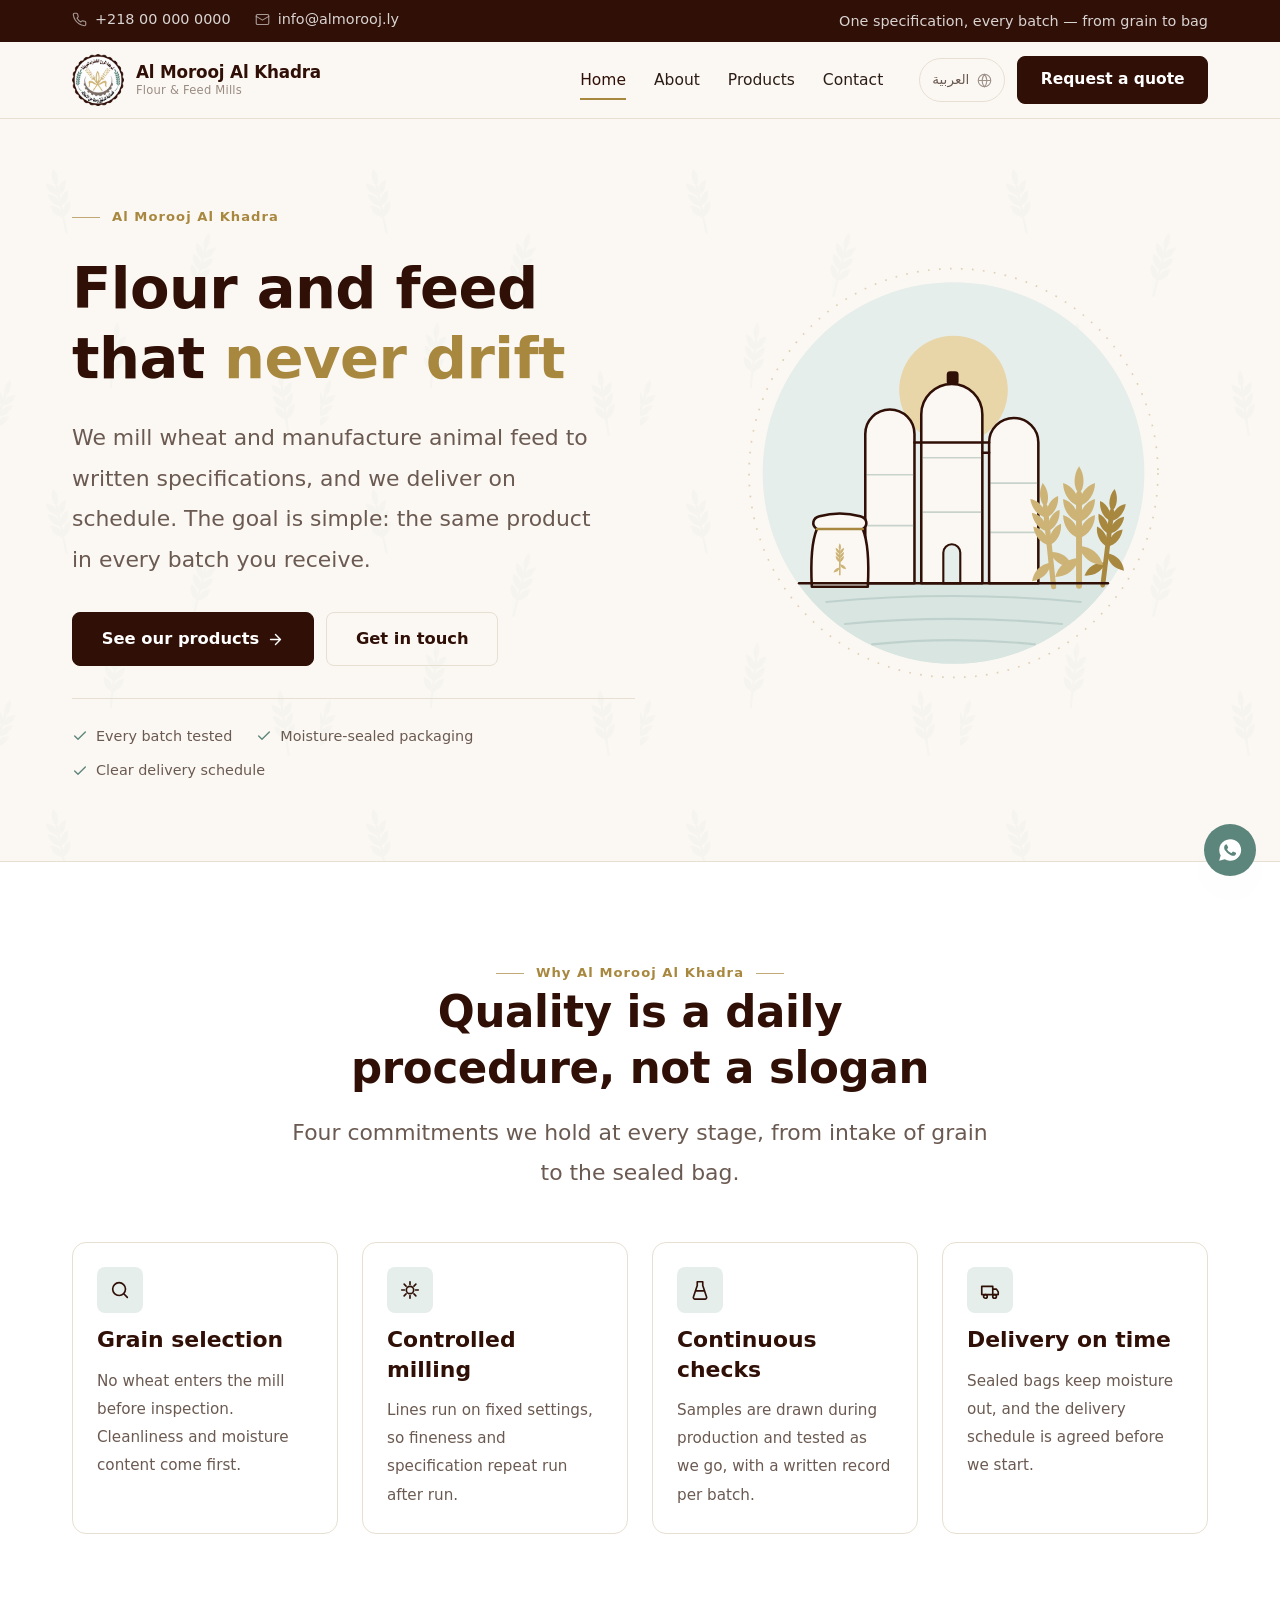
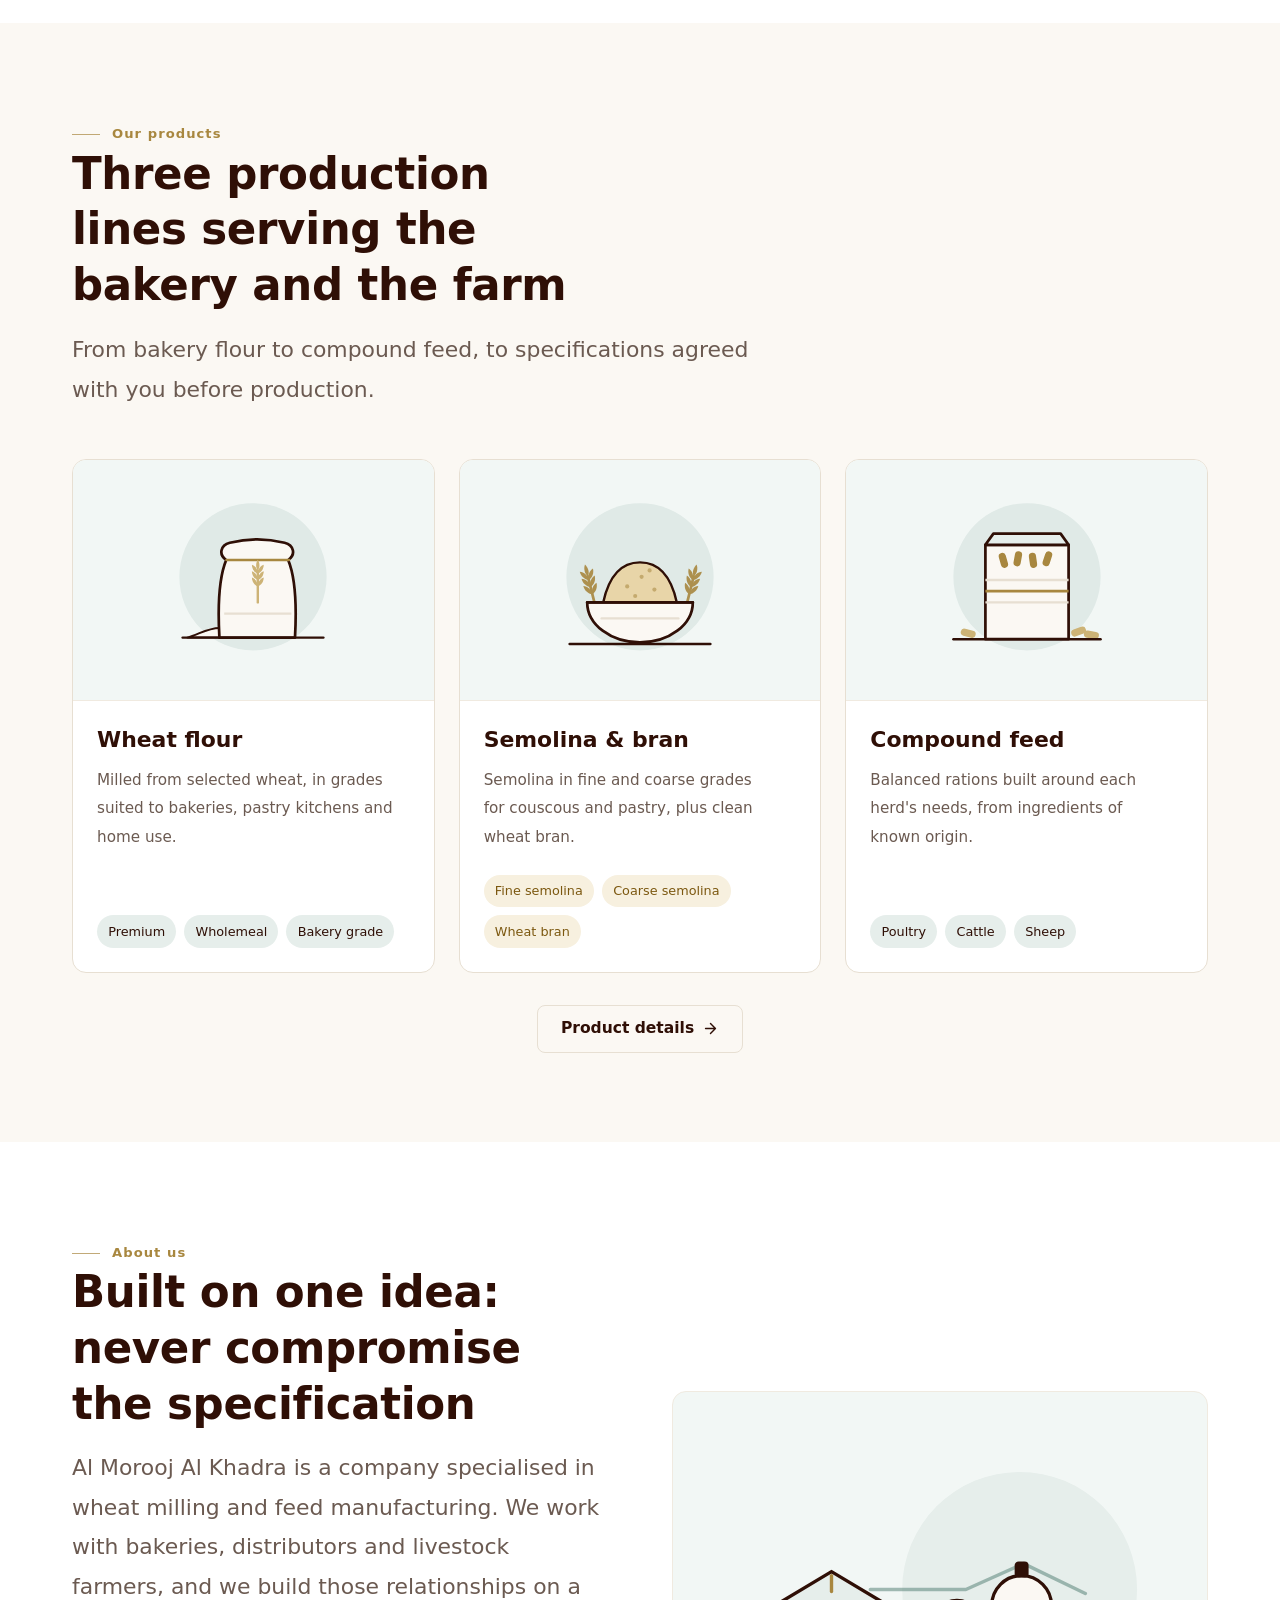
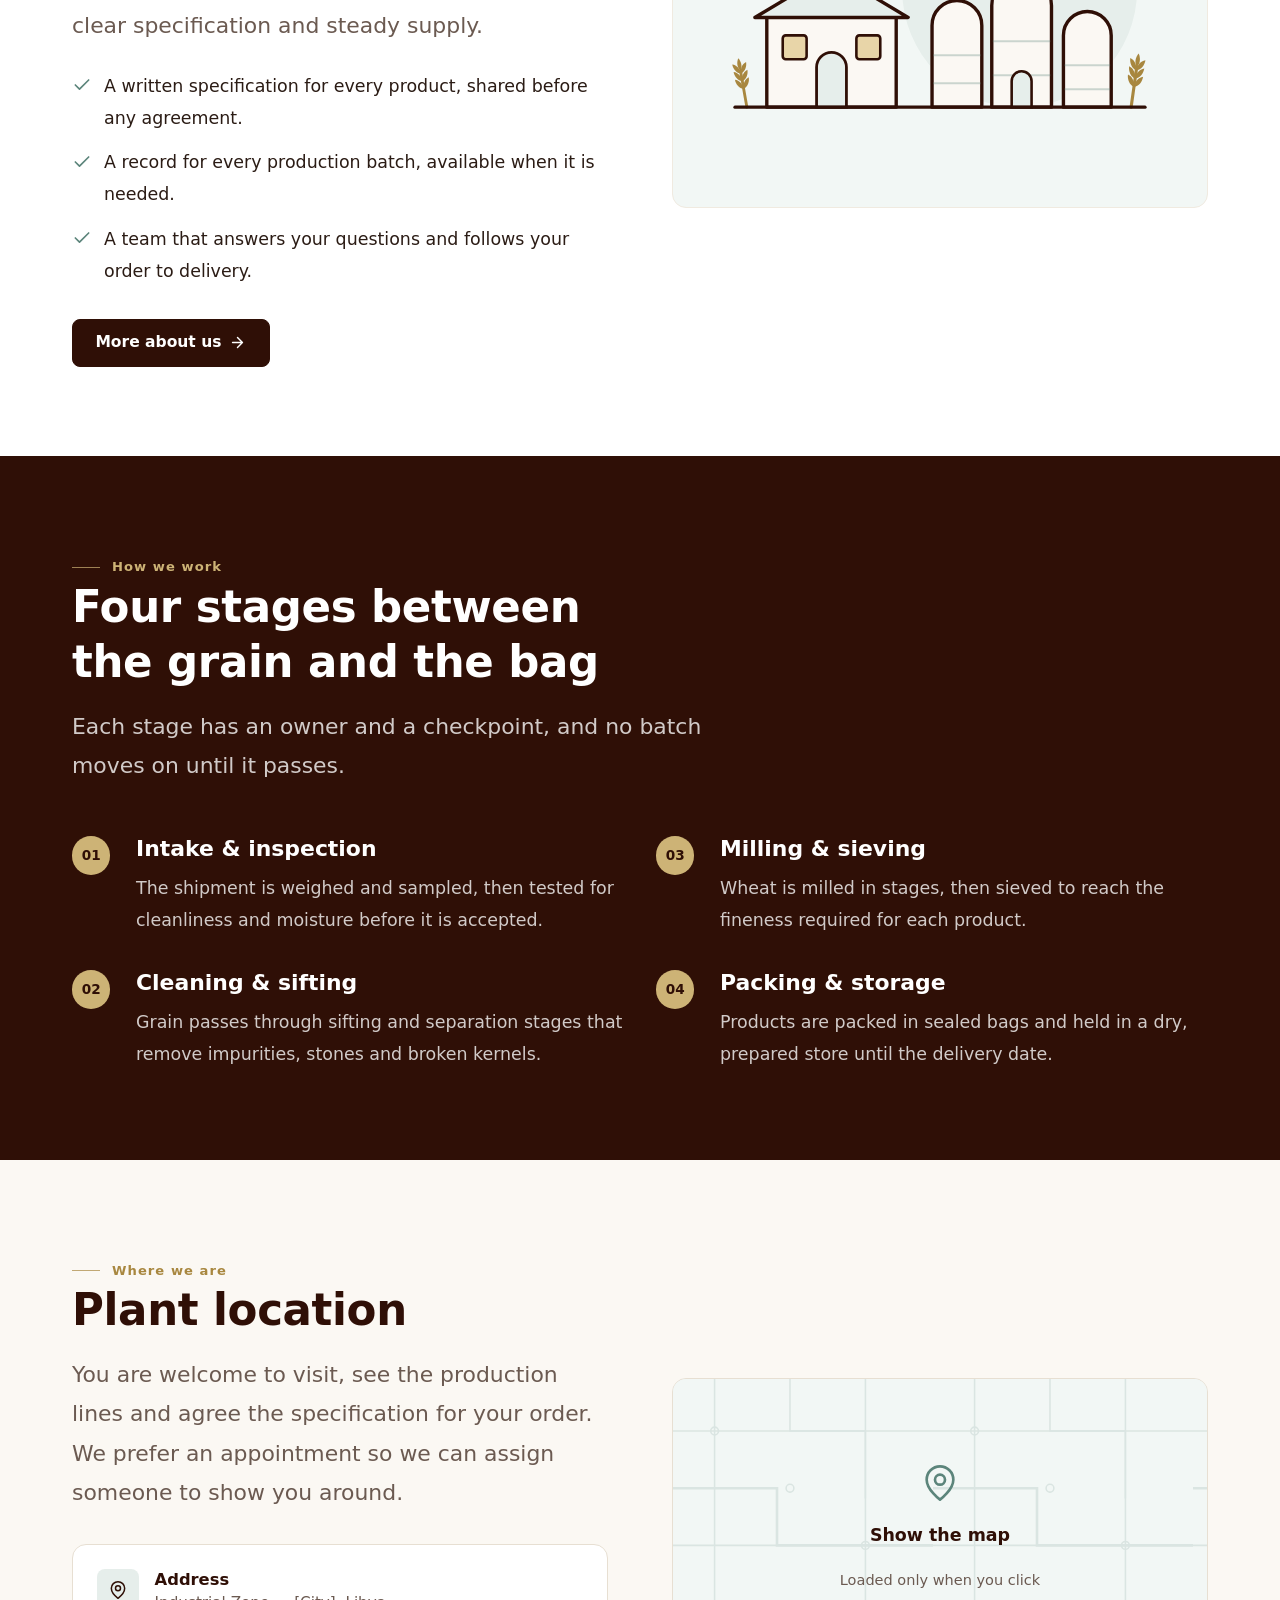
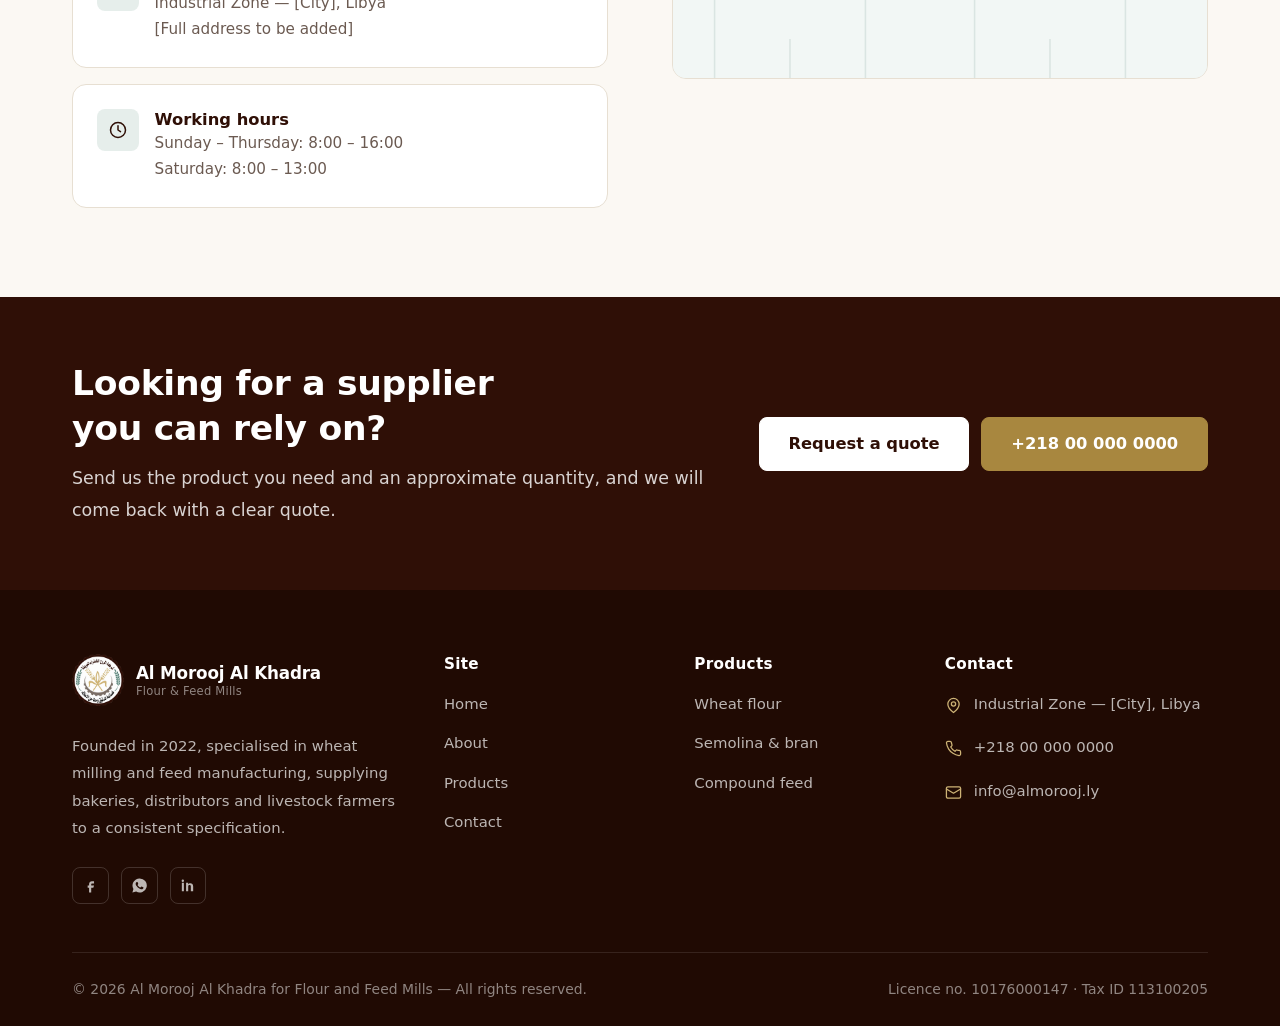
==== en/index.html @ e7879046 "بناء موقع شركة المروج الخضراء العريقة موقع تعريفي ثابت بالعربية والإنجليزية، بدون مكتبات خارجية أو م" ====
<!DOCTYPE html>
<html lang="en" dir="ltr">
<head>
<meta charset="utf-8">
<meta name="viewport" content="width=device-width, initial-scale=1">

<title>Al Morooj Al Khadra | Flour &amp; Feed Mills</title>
<meta name="description" content="Al Morooj Al Khadra for Flour and Feed Mills: wheat flour, semolina and bran, and compound feed for poultry and livestock — consistent specifications and reliable delivery.">
<meta name="author" content="Al Morooj Al Khadra for Flour and Feed Mills">
<meta name="theme-color" content="#2f0f06">
<link rel="canonical" href="https://almorooj.ly/en/">
<link rel="alternate" hreflang="ar" href="https://almorooj.ly/">
<link rel="alternate" hreflang="en" href="https://almorooj.ly/en/">
<link rel="alternate" hreflang="x-default" href="https://almorooj.ly/">

<meta property="og:type" content="website">
<meta property="og:locale" content="en_US">
<meta property="og:locale:alternate" content="ar_LY">
<meta property="og:site_name" content="Al Morooj Al Khadra">
<meta property="og:title" content="Al Morooj Al Khadra | Flour &amp; Feed Mills">
<meta property="og:description" content="Wheat flour, semolina and bran, and compound feed for poultry and livestock.">
<meta property="og:url" content="https://almorooj.ly/en/">
<meta property="og:image" content="https://almorooj.ly/assets/img/og-image.png">
<meta property="og:image:width" content="1200">
<meta property="og:image:height" content="630">
<meta name="twitter:card" content="summary_large_image">

<link rel="icon" href="../assets/img/favicon.svg" type="image/svg+xml">
<link rel="icon" href="../assets/img/favicon-32.png" sizes="32x32" type="image/png">
<link rel="icon" href="../assets/img/favicon-192.png" sizes="192x192" type="image/png">
<link rel="apple-touch-icon" href="../assets/img/apple-touch-icon.png">
<link rel="manifest" href="../site.webmanifest">

<link rel="preload" href="../assets/fonts/ibm-plex-sans-arabic-400-latin.woff2" as="font" type="font/woff2" crossorigin>
<link rel="preload" href="../assets/fonts/ibm-plex-sans-arabic-600-latin.woff2" as="font" type="font/woff2" crossorigin>
<link rel="stylesheet" href="../assets/css/fonts.css">
<link rel="stylesheet" href="../assets/css/base.css">
<link rel="stylesheet" href="../assets/css/components.css">
<script src="../assets/js/main.js" defer></script>
<noscript><style>.reveal { opacity: 1; transform: none; }</style></noscript>

<script type="application/ld+json">
{
  "@context": "https://schema.org",
  "@type": "Organization",
  "@id": "https://almorooj.ly/#organization",
  "name": "Al Morooj Al Khadra for Flour and Feed Mills",
  "alternateName": "شركة المروج الخضراء العريقة لصناعة الدقيق ومطاحن الأعلاف",
  "url": "https://almorooj.ly/en/",
  "logo": "https://almorooj.ly/assets/img/logo.png",
  "image": "https://almorooj.ly/assets/img/og-image.png",
  "description": "Milling of wheat flour, semolina and bran, and manufacturing of compound feed for poultry and livestock.",
  "foundingDate": "2022",
  "email": "info@almorooj.ly",
  "telephone": "+218-00-000-0000",
  "taxID": "113100205",
  "identifier": [
    {
      "@type": "PropertyValue",
      "name": "Commercial licence number",
      "value": "10176000147"
    }
  ],
  "address": {
    "@type": "PostalAddress",
    "streetAddress": "Industrial Zone",
    "addressLocality": "City",
    "addressCountry": "LY"
  },
  "sameAs": []
}
</script>
</head>

<body>
<a class="skip-link" href="#main">Skip to content</a>

<!-- ══════════ Top bar ══════════ -->
<div class="topbar">
  <div class="container topbar__inner">
    <ul class="topbar__list">
      <li>
        <a class="topbar__item" href="tel:+21800000000">
          <svg viewBox="0 0 24 24" fill="none" stroke="currentColor" stroke-width="1.8" stroke-linecap="round" stroke-linejoin="round" aria-hidden="true"><path d="M22 16.9v3a2 2 0 0 1-2.2 2 19.8 19.8 0 0 1-8.6-3.1 19.5 19.5 0 0 1-6-6A19.8 19.8 0 0 1 2.1 4.2 2 2 0 0 1 4.1 2h3a2 2 0 0 1 2 1.7c.1 1 .4 1.9.7 2.8a2 2 0 0 1-.5 2.1L8.1 9.9a16 16 0 0 0 6 6l1.3-1.3a2 2 0 0 1 2.1-.4c.9.3 1.8.5 2.8.6a2 2 0 0 1 1.7 2.1z"/></svg>
          <span>+218 00 000 0000</span>
        </a>
      </li>
      <li>
        <a class="topbar__item" href="mailto:info@almorooj.ly">
          <svg viewBox="0 0 24 24" fill="none" stroke="currentColor" stroke-width="1.8" stroke-linecap="round" stroke-linejoin="round" aria-hidden="true"><rect x="2" y="4" width="20" height="16" rx="2"/><path d="m2 7 10 6 10-6"/></svg>
          <span>info@almorooj.ly</span>
        </a>
      </li>
    </ul>
    <p class="topbar__tagline">One specification, every batch — from grain to bag</p>
  </div>
</div>

<!-- ══════════ Header ══════════ -->
<header class="site-header">
  <div class="container site-header__inner">
    <a class="brand" href="index.html" aria-label="Al Morooj Al Khadra — home">
      <img class="brand__mark" src="../assets/img/logo-small.png" alt="" width="160" height="160">
      <span class="brand__text">
        <span class="brand__name">Al Morooj Al Khadra</span>
        <span class="brand__sub">Flour &amp; Feed Mills</span>
      </span>
    </a>

    <button class="nav-toggle" type="button" aria-expanded="false" aria-controls="primary-nav" aria-label="Open menu">
      <span></span>
    </button>

    <nav class="nav" id="primary-nav" aria-label="Main navigation">
      <ul class="nav__list">
        <li><a class="nav__link" href="index.html" aria-current="page">Home</a></li>
        <li><a class="nav__link" href="about.html">About</a></li>
        <li><a class="nav__link" href="products.html">Products</a></li>
        <li><a class="nav__link" href="contact.html">Contact</a></li>
      </ul>
      <div class="nav__actions">
        <a class="lang-switch" href="../index.html" hreflang="ar" lang="ar" dir="rtl">
          <svg viewBox="0 0 24 24" fill="none" stroke="currentColor" stroke-width="1.8" aria-hidden="true"><circle cx="12" cy="12" r="10"/><path d="M2 12h20M12 2a15 15 0 0 1 0 20 15 15 0 0 1 0-20z"/></svg>
          العربية
        </a>
        <a class="btn" href="contact.html">Request a quote</a>
      </div>
    </nav>
  </div>
</header>

<main id="main">

  <!-- ══════════ Hero ══════════ -->
  <section class="hero">
    <div class="container hero__inner">
      <div>
        <span class="eyebrow">Al Morooj Al Khadra</span>
        <h1 class="hero__title">Flour and feed<br>that <em>never drift</em></h1>
        <p class="hero__text">
          We mill wheat and manufacture animal feed to written specifications, and we
          deliver on schedule. The goal is simple: the same product in every batch you receive.
        </p>

        <div class="hero__actions">
          <a class="btn btn--lg" href="products.html">
            See our products
            <svg class="btn__arrow" viewBox="0 0 24 24" fill="none" stroke="currentColor" stroke-width="2" stroke-linecap="round" stroke-linejoin="round" aria-hidden="true"><path d="M5 12h14m-7-7 7 7-7 7"/></svg>
          </a>
          <a class="btn btn--ghost btn--lg" href="contact.html">Get in touch</a>
        </div>

        <ul class="hero__badges">
          <li class="hero__badge">
            <svg viewBox="0 0 24 24" fill="none" stroke="currentColor" stroke-width="2" stroke-linecap="round" stroke-linejoin="round" aria-hidden="true"><path d="M20 6 9 17l-5-5"/></svg>
            Every batch tested
          </li>
          <li class="hero__badge">
            <svg viewBox="0 0 24 24" fill="none" stroke="currentColor" stroke-width="2" stroke-linecap="round" stroke-linejoin="round" aria-hidden="true"><path d="M20 6 9 17l-5-5"/></svg>
            Moisture-sealed packaging
          </li>
          <li class="hero__badge">
            <svg viewBox="0 0 24 24" fill="none" stroke="currentColor" stroke-width="2" stroke-linecap="round" stroke-linejoin="round" aria-hidden="true"><path d="M20 6 9 17l-5-5"/></svg>
            Clear delivery schedule
          </li>
        </ul>
      </div>

      <div class="hero__figure">
        <img src="../assets/img/illus-hero.svg" alt="Grain storage silos, wheat stalks and a flour sack" width="600" height="540" fetchpriority="high">
      </div>
    </div>
  </section>

  <!-- ══════════ Features ══════════ -->
  <section class="section section--paper">
    <div class="container">
      <div class="section-head section-head--center reveal">
        <span class="eyebrow">Why Al Morooj Al Khadra</span>
        <h2>Quality is a daily procedure, not a slogan</h2>
        <p>Four commitments we hold at every stage, from intake of grain to the sealed bag.</p>
      </div>

      <div class="grid grid--4">
        <article class="feature reveal">
          <span class="feature__icon" aria-hidden="true">
            <svg viewBox="0 0 24 24" fill="none" stroke="currentColor" stroke-width="1.8" stroke-linecap="round" stroke-linejoin="round"><circle cx="11" cy="11" r="7"/><path d="m20 20-3.6-3.6"/></svg>
          </span>
          <h3>Grain selection</h3>
          <p>No wheat enters the mill before inspection. Cleanliness and moisture content come first.</p>
        </article>

        <article class="feature reveal">
          <span class="feature__icon" aria-hidden="true">
            <svg viewBox="0 0 24 24" fill="none" stroke="currentColor" stroke-width="1.8" stroke-linecap="round" stroke-linejoin="round"><path d="M12 3v3M12 18v3M3 12h3M18 12h3M5.6 5.6l2.1 2.1M16.3 16.3l2.1 2.1M5.6 18.4l2.1-2.1M16.3 7.7l2.1-2.1"/><circle cx="12" cy="12" r="4"/></svg>
          </span>
          <h3>Controlled milling</h3>
          <p>Lines run on fixed settings, so fineness and specification repeat run after run.</p>
        </article>

        <article class="feature reveal">
          <span class="feature__icon" aria-hidden="true">
            <svg viewBox="0 0 24 24" fill="none" stroke="currentColor" stroke-width="1.8" stroke-linecap="round" stroke-linejoin="round"><path d="M9 3h6v4l4 12a2 2 0 0 1-2 3H7a2 2 0 0 1-2-3l4-12z"/><path d="M8 13h8"/></svg>
          </span>
          <h3>Continuous checks</h3>
          <p>Samples are drawn during production and tested as we go, with a written record per batch.</p>
        </article>

        <article class="feature reveal">
          <span class="feature__icon" aria-hidden="true">
            <svg viewBox="0 0 24 24" fill="none" stroke="currentColor" stroke-width="1.8" stroke-linecap="round" stroke-linejoin="round"><path d="M3 8h12v9H3zM15 11h4l2 3v3h-6z"/><circle cx="7" cy="19" r="2"/><circle cx="17" cy="19" r="2"/></svg>
          </span>
          <h3>Delivery on time</h3>
          <p>Sealed bags keep moisture out, and the delivery schedule is agreed before we start.</p>
        </article>
      </div>
    </div>
  </section>

  <!-- ══════════ Products ══════════ -->
  <section class="section">
    <div class="container">
      <div class="section-head reveal">
        <span class="eyebrow">Our products</span>
        <h2>Three production lines serving the bakery and the farm</h2>
        <p>From bakery flour to compound feed, to specifications agreed with you before production.</p>
      </div>

      <div class="grid grid--3">
        <article class="product-card reveal">
          <div class="product-card__figure">
            <img src="../assets/img/illus-flour.svg" alt="Sack of wheat flour" width="220" height="220" loading="lazy">
          </div>
          <div class="product-card__body">
            <h3>Wheat flour</h3>
            <p>Milled from selected wheat, in grades suited to bakeries, pastry kitchens and home use.</p>
            <div class="product-card__list">
              <span class="tag">Premium</span>
              <span class="tag">Wholemeal</span>
              <span class="tag">Bakery grade</span>
            </div>
          </div>
        </article>

        <article class="product-card reveal">
          <div class="product-card__figure">
            <img src="../assets/img/illus-semolina.svg" alt="Semolina and wheat bran" width="220" height="220" loading="lazy">
          </div>
          <div class="product-card__body">
            <h3>Semolina &amp; bran</h3>
            <p>Semolina in fine and coarse grades for couscous and pastry, plus clean wheat bran.</p>
            <div class="product-card__list">
              <span class="tag tag--wheat">Fine semolina</span>
              <span class="tag tag--wheat">Coarse semolina</span>
              <span class="tag tag--wheat">Wheat bran</span>
            </div>
          </div>
        </article>

        <article class="product-card reveal">
          <div class="product-card__figure">
            <img src="../assets/img/illus-feed.svg" alt="Bags of compound animal feed" width="220" height="220" loading="lazy">
          </div>
          <div class="product-card__body">
            <h3>Compound feed</h3>
            <p>Balanced rations built around each herd's needs, from ingredients of known origin.</p>
            <div class="product-card__list">
              <span class="tag">Poultry</span>
              <span class="tag">Cattle</span>
              <span class="tag">Sheep</span>
            </div>
          </div>
        </article>
      </div>

      <p class="text-center" style="margin-block-start: var(--sp-6)">
        <a class="btn btn--ghost" href="products.html">
          Product details
          <svg class="btn__arrow" viewBox="0 0 24 24" fill="none" stroke="currentColor" stroke-width="2" stroke-linecap="round" stroke-linejoin="round" aria-hidden="true"><path d="M5 12h14m-7-7 7 7-7 7"/></svg>
        </a>
      </p>
    </div>
  </section>

  <!-- ══════════ About ══════════ -->
  <section class="section section--paper">
    <div class="container split">
      <div class="reveal">
        <span class="eyebrow">About us</span>
        <h2>Built on one idea: never compromise the specification</h2>
        <p class="lead" style="margin-block-start: var(--sp-4)">
          Al Morooj Al Khadra is a company specialised in wheat milling and feed manufacturing.
          We work with bakeries, distributors and livestock farmers, and we build those
          relationships on a clear specification and steady supply.
        </p>
        <ul class="check-list">
          <li>
            <svg viewBox="0 0 24 24" fill="none" stroke="currentColor" stroke-width="2" stroke-linecap="round" stroke-linejoin="round" aria-hidden="true"><path d="M20 6 9 17l-5-5"/></svg>
            <span>A written specification for every product, shared before any agreement.</span>
          </li>
          <li>
            <svg viewBox="0 0 24 24" fill="none" stroke="currentColor" stroke-width="2" stroke-linecap="round" stroke-linejoin="round" aria-hidden="true"><path d="M20 6 9 17l-5-5"/></svg>
            <span>A record for every production batch, available when it is needed.</span>
          </li>
          <li>
            <svg viewBox="0 0 24 24" fill="none" stroke="currentColor" stroke-width="2" stroke-linecap="round" stroke-linejoin="round" aria-hidden="true"><path d="M20 6 9 17l-5-5"/></svg>
            <span>A team that answers your questions and follows your order to delivery.</span>
          </li>
        </ul>
        <p style="margin-block-start: var(--sp-6)">
          <a class="btn" href="about.html">
            More about us
            <svg class="btn__arrow" viewBox="0 0 24 24" fill="none" stroke="currentColor" stroke-width="2" stroke-linecap="round" stroke-linejoin="round" aria-hidden="true"><path d="M5 12h14m-7-7 7 7-7 7"/></svg>
          </a>
        </p>
      </div>

      <div class="split__figure reveal">
        <img src="../assets/img/illus-mill.svg" alt="Mill building and grain storage silos" width="440" height="320" loading="lazy">
      </div>
    </div>
  </section>

  <!-- ══════════ Process ══════════ -->
  <section class="section section--dark">
    <div class="container">
      <div class="section-head reveal">
        <span class="eyebrow">How we work</span>
        <h2>Four stages between the grain and the bag</h2>
        <p class="lead">Each stage has an owner and a checkpoint, and no batch moves on until it passes.</p>
      </div>

      <div class="grid grid--2" style="--sp-5: var(--sp-6)">
        <ol class="steps reveal">
          <li class="step">
            <h3>Intake &amp; inspection</h3>
            <p>The shipment is weighed and sampled, then tested for cleanliness and moisture before it is accepted.</p>
          </li>
          <li class="step">
            <h3>Cleaning &amp; sifting</h3>
            <p>Grain passes through sifting and separation stages that remove impurities, stones and broken kernels.</p>
          </li>
        </ol>
        <ol class="steps reveal" start="3">
          <li class="step" style="counter-increment: step 3">
            <h3>Milling &amp; sieving</h3>
            <p>Wheat is milled in stages, then sieved to reach the fineness required for each product.</p>
          </li>
          <li class="step">
            <h3>Packing &amp; storage</h3>
            <p>Products are packed in sealed bags and held in a dry, prepared store until the delivery date.</p>
          </li>
        </ol>
      </div>
    </div>
  </section>

  <!-- ══════════ Location ══════════ -->
  <section class="section">
    <div class="container split">
      <div class="reveal">
        <span class="eyebrow">Where we are</span>
        <h2>Plant location</h2>
        <p class="lead" style="margin-block-start: var(--sp-4)">
          You are welcome to visit, see the production lines and agree the specification for your order.
          We prefer an appointment so we can assign someone to show you around.
        </p>

        <div class="grid" style="margin-block-start: var(--sp-6); gap: var(--sp-4)">
          <div class="contact-card">
            <span class="contact-card__icon" aria-hidden="true">
              <svg viewBox="0 0 24 24" fill="none" stroke="currentColor" stroke-width="1.8" stroke-linecap="round" stroke-linejoin="round"><path d="M20 10c0 6-8 12-8 12s-8-6-8-12a8 8 0 0 1 16 0z"/><circle cx="12" cy="10" r="3"/></svg>
            </span>
            <div>
              <h3>Address</h3>
              <p>Industrial Zone — [City], Libya<br><span class="muted">[Full address to be added]</span></p>
            </div>
          </div>

          <div class="contact-card">
            <span class="contact-card__icon" aria-hidden="true">
              <svg viewBox="0 0 24 24" fill="none" stroke="currentColor" stroke-width="1.8" stroke-linecap="round" stroke-linejoin="round"><circle cx="12" cy="12" r="9"/><path d="M12 7v5l3 2"/></svg>
            </span>
            <div>
              <h3>Working hours</h3>
              <p>Sunday – Thursday: 8:00 – 16:00<br>Saturday: 8:00 – 13:00</p>
            </div>
          </div>
        </div>
      </div>

      <div class="map reveal"
           data-map-src="https://www.openstreetmap.org/export/embed.html?bbox=13.0%2C32.7%2C13.4%2C32.98&amp;layer=mapnik"
           data-map-title="Plant location map">
        <button class="map__placeholder" type="button">
          <svg viewBox="0 0 24 24" fill="none" stroke="currentColor" stroke-width="1.6" stroke-linecap="round" stroke-linejoin="round" aria-hidden="true"><path d="M20 10c0 6-8 12-8 12s-8-6-8-12a8 8 0 0 1 16 0z"/><circle cx="12" cy="10" r="3"/></svg>
          <span>Show the map</span>
          <small>Loaded only when you click</small>
        </button>
      </div>
    </div>
  </section>

  <!-- ══════════ CTA ══════════ -->
  <section class="cta-band">
    <div class="container cta-band__inner">
      <div>
        <h2>Looking for a supplier you can rely on?</h2>
        <p>Send us the product you need and an approximate quantity, and we will come back with a clear quote.</p>
      </div>
      <div class="cta-band__actions">
        <a class="btn btn--light btn--lg" href="contact.html">Request a quote</a>
        <a class="btn btn--wheat btn--lg" href="tel:+21800000000">+218 00 000 0000</a>
      </div>
    </div>
  </section>

</main>

<!-- ══════════ Footer ══════════ -->
<footer class="site-footer">
  <div class="container">
    <div class="site-footer__grid">
      <div>
        <div class="brand">
          <img class="brand__mark" src="../assets/img/logo-small.png" alt="" width="160" height="160" loading="lazy">
          <span class="brand__text">
            <span class="brand__name">Al Morooj Al Khadra</span>
            <span class="brand__sub">Flour &amp; Feed Mills</span>
          </span>
        </div>
        <p class="site-footer__about">
          Founded in 2022, specialised in wheat milling and feed manufacturing, supplying
          bakeries, distributors and livestock farmers to a consistent specification.
        </p>
        <div class="socials">
          <a href="#" aria-label="Facebook">
            <svg viewBox="0 0 24 24" fill="currentColor" aria-hidden="true"><path d="M14 9h3V6h-3c-2.2 0-4 1.8-4 4v2H8v3h2v7h3v-7h3l1-3h-4v-2c0-.6.4-1 1-1z"/></svg>
          </a>
          <a href="#" aria-label="WhatsApp">
            <svg viewBox="0 0 24 24" fill="currentColor" aria-hidden="true"><path d="M12 2a10 10 0 0 0-8.6 15L2 22l5.2-1.4A10 10 0 1 0 12 2zm5.2 14.1c-.2.6-1.2 1.2-1.7 1.2-.5.1-1 .2-3.2-.7a11.4 11.4 0 0 1-4.7-4.1c-.3-.5-1-1.5-1-2.9 0-1.3.7-2 1-2.3.2-.3.5-.3.7-.3h.5c.2 0 .4 0 .6.5l.8 2c.1.2.1.4 0 .5l-.4.5-.3.4c-.1.1-.3.3-.1.6.2.3.7 1.2 1.5 1.9 1 .9 1.9 1.2 2.2 1.3.3.1.4.1.6-.1l.8-1c.2-.2.4-.2.6-.1l2 .9c.2.1.4.2.4.3.1.1.1.6-.1 1.2z"/></svg>
          </a>
          <a href="#" aria-label="LinkedIn">
            <svg viewBox="0 0 24 24" fill="currentColor" aria-hidden="true"><path d="M6.9 8H4v12h2.9zM5.4 3.5a1.7 1.7 0 1 0 0 3.4 1.7 1.7 0 0 0 0-3.4zM20 13.4c0-3.2-1.7-4.7-4-4.7-1.8 0-2.6 1-3 1.7V8H10v12h3v-6.6c0-1.4.9-2.1 1.9-2.1s1.8.7 1.8 2.1V20H20z"/></svg>
          </a>
        </div>
      </div>

      <nav aria-label="Site links">
        <h4>Site</h4>
        <ul class="footer-links">
          <li><a href="index.html">Home</a></li>
          <li><a href="about.html">About</a></li>
          <li><a href="products.html">Products</a></li>
          <li><a href="contact.html">Contact</a></li>
        </ul>
      </nav>

      <nav aria-label="Product links">
        <h4>Products</h4>
        <ul class="footer-links">
          <li><a href="products.html#flour">Wheat flour</a></li>
          <li><a href="products.html#semolina">Semolina &amp; bran</a></li>
          <li><a href="products.html#feed">Compound feed</a></li>
        </ul>
      </nav>

      <div>
        <h4>Contact</h4>
        <ul class="footer-contact">
          <li>
            <svg viewBox="0 0 24 24" fill="none" stroke="currentColor" stroke-width="1.8" stroke-linecap="round" stroke-linejoin="round" aria-hidden="true"><path d="M20 10c0 6-8 12-8 12s-8-6-8-12a8 8 0 0 1 16 0z"/><circle cx="12" cy="10" r="3"/></svg>
            <span>Industrial Zone — [City], Libya</span>
          </li>
          <li>
            <svg viewBox="0 0 24 24" fill="none" stroke="currentColor" stroke-width="1.8" stroke-linecap="round" stroke-linejoin="round" aria-hidden="true"><path d="M22 16.9v3a2 2 0 0 1-2.2 2 19.8 19.8 0 0 1-8.6-3.1 19.5 19.5 0 0 1-6-6A19.8 19.8 0 0 1 2.1 4.2 2 2 0 0 1 4.1 2h3a2 2 0 0 1 2 1.7c.1 1 .4 1.9.7 2.8a2 2 0 0 1-.5 2.1L8.1 9.9a16 16 0 0 0 6 6l1.3-1.3a2 2 0 0 1 2.1-.4c.9.3 1.8.5 2.8.6a2 2 0 0 1 1.7 2.1z"/></svg>
            <a href="tel:+21800000000">+218 00 000 0000</a>
          </li>
          <li>
            <svg viewBox="0 0 24 24" fill="none" stroke="currentColor" stroke-width="1.8" stroke-linecap="round" stroke-linejoin="round" aria-hidden="true"><rect x="2" y="4" width="20" height="16" rx="2"/><path d="m2 7 10 6 10-6"/></svg>
            <a href="mailto:info@almorooj.ly">info@almorooj.ly</a>
          </li>
        </ul>
      </div>
    </div>

    <div class="site-footer__bottom">
      <p>© <span data-year>2026</span> Al Morooj Al Khadra for Flour and Feed Mills — All rights reserved.</p>
      <p>Licence no. 10176000147 · Tax ID 113100205</p>
    </div>
  </div>
</footer>

<a class="whatsapp-fab" href="https://wa.me/21800000000" target="_blank" rel="noopener" aria-label="Chat on WhatsApp">
  <svg viewBox="0 0 24 24" fill="currentColor" aria-hidden="true"><path d="M12 2a10 10 0 0 0-8.6 15L2 22l5.2-1.4A10 10 0 1 0 12 2zm5.2 14.1c-.2.6-1.2 1.2-1.7 1.2-.5.1-1 .2-3.2-.7a11.4 11.4 0 0 1-4.7-4.1c-.3-.5-1-1.5-1-2.9 0-1.3.7-2 1-2.3.2-.3.5-.3.7-.3h.5c.2 0 .4 0 .6.5l.8 2c.1.2.1.4 0 .5l-.4.5-.3.4c-.1.1-.3.3-.1.6.2.3.7 1.2 1.5 1.9 1 .9 1.9 1.2 2.2 1.3.3.1.4.1.6-.1l.8-1c.2-.2.4-.2.6-.1l2 .9c.2.1.4.2.4.3.1.1.1.6-.1 1.2z"/></svg>
</a>

</body>
</html>
---- assets/css/fonts.css ----
/* IBM Plex Sans Arabic — SIL Open Font License 1.1
   Self-hosted for speed and privacy (no third-party requests).
   Source: https://fonts.google.com/specimen/IBM+Plex+Sans+Arabic */

/* arabic */
@font-face {
  font-family: 'IBM Plex Sans Arabic';
  font-style: normal;
  font-weight: 400;
  font-display: swap;
  src: url('../fonts/ibm-plex-sans-arabic-400-arabic.woff2') format('woff2');
  unicode-range: U+0600-06FF, U+0750-077F, U+0870-088E, U+0890-0891, U+0897-08E1, U+08E3-08FF, U+200C-200E, U+2010-2011, U+204F, U+2E41, U+FB50-FDFF, U+FE70-FE74, U+FE76-FEFC, U+102E0-102FB, U+10E60-10E7E, U+10EC2-10EC4, U+10EFC-10EFF, U+1EE00-1EE03, U+1EE05-1EE1F, U+1EE21-1EE22, U+1EE24, U+1EE27, U+1EE29-1EE32, U+1EE34-1EE37, U+1EE39, U+1EE3B, U+1EE42, U+1EE47, U+1EE49, U+1EE4B, U+1EE4D-1EE4F, U+1EE51-1EE52, U+1EE54, U+1EE57, U+1EE59, U+1EE5B, U+1EE5D, U+1EE5F, U+1EE61-1EE62, U+1EE64, U+1EE67-1EE6A, U+1EE6C-1EE72, U+1EE74-1EE77, U+1EE79-1EE7C, U+1EE7E, U+1EE80-1EE89, U+1EE8B-1EE9B, U+1EEA1-1EEA3, U+1EEA5-1EEA9, U+1EEAB-1EEBB, U+1EEF0-1EEF1;
}

/* latin */
@font-face {
  font-family: 'IBM Plex Sans Arabic';
  font-style: normal;
  font-weight: 400;
  font-display: swap;
  src: url('../fonts/ibm-plex-sans-arabic-400-latin.woff2') format('woff2');
  unicode-range: U+0000-00FF, U+0131, U+0152-0153, U+02BB-02BC, U+02C6, U+02DA, U+02DC, U+0304, U+0308, U+0329, U+2000-206F, U+20AC, U+2122, U+2191, U+2193, U+2212, U+2215, U+FEFF, U+FFFD;
}

/* arabic */
@font-face {
  font-family: 'IBM Plex Sans Arabic';
  font-style: normal;
  font-weight: 500;
  font-display: swap;
  src: url('../fonts/ibm-plex-sans-arabic-500-arabic.woff2') format('woff2');
  unicode-range: U+0600-06FF, U+0750-077F, U+0870-088E, U+0890-0891, U+0897-08E1, U+08E3-08FF, U+200C-200E, U+2010-2011, U+204F, U+2E41, U+FB50-FDFF, U+FE70-FE74, U+FE76-FEFC, U+102E0-102FB, U+10E60-10E7E, U+10EC2-10EC4, U+10EFC-10EFF, U+1EE00-1EE03, U+1EE05-1EE1F, U+1EE21-1EE22, U+1EE24, U+1EE27, U+1EE29-1EE32, U+1EE34-1EE37, U+1EE39, U+1EE3B, U+1EE42, U+1EE47, U+1EE49, U+1EE4B, U+1EE4D-1EE4F, U+1EE51-1EE52, U+1EE54, U+1EE57, U+1EE59, U+1EE5B, U+1EE5D, U+1EE5F, U+1EE61-1EE62, U+1EE64, U+1EE67-1EE6A, U+1EE6C-1EE72, U+1EE74-1EE77, U+1EE79-1EE7C, U+1EE7E, U+1EE80-1EE89, U+1EE8B-1EE9B, U+1EEA1-1EEA3, U+1EEA5-1EEA9, U+1EEAB-1EEBB, U+1EEF0-1EEF1;
}

/* latin */
@font-face {
  font-family: 'IBM Plex Sans Arabic';
  font-style: normal;
  font-weight: 500;
  font-display: swap;
  src: url('../fonts/ibm-plex-sans-arabic-500-latin.woff2') format('woff2');
  unicode-range: U+0000-00FF, U+0131, U+0152-0153, U+02BB-02BC, U+02C6, U+02DA, U+02DC, U+0304, U+0308, U+0329, U+2000-206F, U+20AC, U+2122, U+2191, U+2193, U+2212, U+2215, U+FEFF, U+FFFD;
}

/* arabic */
@font-face {
  font-family: 'IBM Plex Sans Arabic';
  font-style: normal;
  font-weight: 600;
  font-display: swap;
  src: url('../fonts/ibm-plex-sans-arabic-600-arabic.woff2') format('woff2');
  unicode-range: U+0600-06FF, U+0750-077F, U+0870-088E, U+0890-0891, U+0897-08E1, U+08E3-08FF, U+200C-200E, U+2010-2011, U+204F, U+2E41, U+FB50-FDFF, U+FE70-FE74, U+FE76-FEFC, U+102E0-102FB, U+10E60-10E7E, U+10EC2-10EC4, U+10EFC-10EFF, U+1EE00-1EE03, U+1EE05-1EE1F, U+1EE21-1EE22, U+1EE24, U+1EE27, U+1EE29-1EE32, U+1EE34-1EE37, U+1EE39, U+1EE3B, U+1EE42, U+1EE47, U+1EE49, U+1EE4B, U+1EE4D-1EE4F, U+1EE51-1EE52, U+1EE54, U+1EE57, U+1EE59, U+1EE5B, U+1EE5D, U+1EE5F, U+1EE61-1EE62, U+1EE64, U+1EE67-1EE6A, U+1EE6C-1EE72, U+1EE74-1EE77, U+1EE79-1EE7C, U+1EE7E, U+1EE80-1EE89, U+1EE8B-1EE9B, U+1EEA1-1EEA3, U+1EEA5-1EEA9, U+1EEAB-1EEBB, U+1EEF0-1EEF1;
}

/* latin */
@font-face {
  font-family: 'IBM Plex Sans Arabic';
  font-style: normal;
  font-weight: 600;
  font-display: swap;
  src: url('../fonts/ibm-plex-sans-arabic-600-latin.woff2') format('woff2');
  unicode-range: U+0000-00FF, U+0131, U+0152-0153, U+02BB-02BC, U+02C6, U+02DA, U+02DC, U+0304, U+0308, U+0329, U+2000-206F, U+20AC, U+2122, U+2191, U+2193, U+2212, U+2215, U+FEFF, U+FFFD;
}

/* arabic */
@font-face {
  font-family: 'IBM Plex Sans Arabic';
  font-style: normal;
  font-weight: 700;
  font-display: swap;
  src: url('../fonts/ibm-plex-sans-arabic-700-arabic.woff2') format('woff2');
  unicode-range: U+0600-06FF, U+0750-077F, U+0870-088E, U+0890-0891, U+0897-08E1, U+08E3-08FF, U+200C-200E, U+2010-2011, U+204F, U+2E41, U+FB50-FDFF, U+FE70-FE74, U+FE76-FEFC, U+102E0-102FB, U+10E60-10E7E, U+10EC2-10EC4, U+10EFC-10EFF, U+1EE00-1EE03, U+1EE05-1EE1F, U+1EE21-1EE22, U+1EE24, U+1EE27, U+1EE29-1EE32, U+1EE34-1EE37, U+1EE39, U+1EE3B, U+1EE42, U+1EE47, U+1EE49, U+1EE4B, U+1EE4D-1EE4F, U+1EE51-1EE52, U+1EE54, U+1EE57, U+1EE59, U+1EE5B, U+1EE5D, U+1EE5F, U+1EE61-1EE62, U+1EE64, U+1EE67-1EE6A, U+1EE6C-1EE72, U+1EE74-1EE77, U+1EE79-1EE7C, U+1EE7E, U+1EE80-1EE89, U+1EE8B-1EE9B, U+1EEA1-1EEA3, U+1EEA5-1EEA9, U+1EEAB-1EEBB, U+1EEF0-1EEF1;
}

/* latin */
@font-face {
  font-family: 'IBM Plex Sans Arabic';
  font-style: normal;
  font-weight: 700;
  font-display: swap;
  src: url('../fonts/ibm-plex-sans-arabic-700-latin.woff2') format('woff2');
  unicode-range: U+0000-00FF, U+0131, U+0152-0153, U+02BB-02BC, U+02C6, U+02DA, U+02DC, U+0304, U+0308, U+0329, U+2000-206F, U+20AC, U+2122, U+2191, U+2193, U+2212, U+2215, U+FEFF, U+FFFD;
}
---- assets/css/base.css ----
/* =========================================================
   base.css — المتغيرات، إعادة الضبط، التيبوغرافيا، الشبكة
   شركة المروج الخضراء لصناعة الدقيق والأعلاف
   ========================================================= */

/* ---------- 1. المتغيرات (Design Tokens) ---------- */
:root {
  /* ---------------------------------------------------------
     الألوان — مأخوذة مباشرة من شعار الشركة:
     البنّي الداكن للإطار والخط، الأخضر المريمي للسنابل الجانبية،
     القمحي للسنابل الوسطى، والبيج الرمادي للترس.
     --------------------------------------------------------- */
  --c-brown: #2f0f06; /* لون الإطار في الشعار — اللون الأساسي */
  --c-brown-deep: #200a03; /* أغمق درجة — التذييل */
  --c-brown-soft: #57342a; /* درجة أفتح للتحويم */

  --c-sage: #5c857b; /* أخضر السنابل الجانبية */
  --c-sage-bright: #6e9b90;
  --c-sage-tint: #e6eeeb;
  --c-sage-wash: #f2f7f5;

  --c-gold: #a8873f; /* درجة أغمق من قمحي الشعار لتباين النص */
  --c-gold-bright: #cdb376; /* القمحي كما هو في الشعار */
  --c-gold-tint: #f7f0df;

  --c-taupe: #9c918a; /* بيج الترس */

  --c-ink: #2b1c15;
  --c-ink-soft: #6b5a51;
  --c-ink-faint: #9a8b82;

  --c-sand: #fbf8f3;
  --c-sand-deep: #f4efe5;
  --c-paper: #ffffff;
  --c-line: #e7dfd2;
  --c-line-soft: #f0eae0;

  /* أدوار الألوان */
  --bg: var(--c-sand);
  --surface: var(--c-paper);
  --text: var(--c-ink);
  --text-muted: var(--c-ink-soft);
  --brand: var(--c-brown);
  --accent: var(--c-gold);

  /* التيبوغرافيا */
  --font-ar: 'IBM Plex Sans Arabic', 'Segoe UI', system-ui, sans-serif;
  --font-num: 'IBM Plex Sans Arabic', ui-monospace, monospace;

  --step--1: clamp(0.82rem, 0.79rem + 0.14vw, 0.9rem);
  --step-0: clamp(1rem, 0.97rem + 0.16vw, 1.09rem);
  --step-1: clamp(1.19rem, 1.13rem + 0.31vw, 1.37rem);
  --step-2: clamp(1.42rem, 1.31rem + 0.53vw, 1.72rem);
  --step-3: clamp(1.69rem, 1.51rem + 0.87vw, 2.16rem);
  --step-4: clamp(2.01rem, 1.74rem + 1.36vw, 2.72rem);
  --step-5: clamp(2.4rem, 1.96rem + 2.2vw, 3.6rem);

  /* المسافات — سلّم متناسق */
  --sp-1: 0.25rem;
  --sp-2: 0.5rem;
  --sp-3: 0.75rem;
  --sp-4: 1rem;
  --sp-5: 1.5rem;
  --sp-6: 2rem;
  --sp-7: 3rem;
  --sp-8: 4rem;
  --sp-9: 6rem;
  --sp-10: 8rem;

  /* القياسات */
  --container: 74rem;
  --container-narrow: 52rem;
  --radius-sm: 4px;
  --radius: 8px;
  --radius-lg: 14px;

  /* الظلال — خفيفة جداً، تعتمد على الحدود لا على الضبابية */
  --shadow-sm: 0 1px 2px rgba(47, 15, 6, 0.05);
  --shadow: 0 4px 16px -6px rgba(47, 15, 6, 0.16);
  --shadow-lg: 0 18px 40px -22px rgba(47, 15, 6, 0.34);

  --ease: cubic-bezier(0.32, 0.72, 0.28, 1);
  --dur: 0.28s;

  --header-h: 4.75rem;
}

/* ---------- 2. إعادة الضبط ---------- */
*,
*::before,
*::after {
  box-sizing: border-box;
}

* {
  margin: 0;
}

html {
  -webkit-text-size-adjust: 100%;
  scroll-behavior: smooth;
  scroll-padding-top: calc(var(--header-h) + 1rem);
}

body {
  font-family: var(--font-ar);
  font-size: var(--step-0);
  font-weight: 400;
  line-height: 1.85;
  color: var(--text);
  background-color: var(--bg);
  -webkit-font-smoothing: antialiased;
  -moz-osx-font-smoothing: grayscale;
  text-rendering: optimizeLegibility;
  overflow-x: hidden;
}

img,
svg,
picture,
video,
iframe {
  display: block;
  max-width: 100%;
}

img,
svg {
  height: auto;
}

button,
input,
select,
textarea {
  font: inherit;
  color: inherit;
}

ul,
ol {
  padding: 0;
  list-style: none;
}

a {
  color: inherit;
  text-decoration: none;
}

/* ---------- 3. التيبوغرافيا ---------- */
h1,
h2,
h3,
h4 {
  font-weight: 600;
  line-height: 1.35;
  color: var(--c-brown);
  text-wrap: balance;
}

h1 {
  font-size: var(--step-5);
  font-weight: 700;
  line-height: 1.22;
  letter-spacing: -0.01em;
}

h2 {
  font-size: var(--step-4);
  line-height: 1.28;
  letter-spacing: -0.008em;
}

h3 {
  font-size: var(--step-2);
}

h4 {
  font-size: var(--step-1);
}

p {
  text-wrap: pretty;
}

strong {
  font-weight: 600;
  color: var(--c-brown);
}

/* الأرقام دائماً بالاتجاه اللاتيني حتى داخل نص عربي */
.num,
time,
[dir='ltr'] {
  font-variant-numeric: tabular-nums;
}

.lead {
  font-size: var(--step-1);
  line-height: 1.8;
  color: var(--text-muted);
}

::selection {
  background: var(--c-brown);
  color: var(--c-sand);
}

/* ---------- 4. الحاويات والشبكة ---------- */
.container {
  width: 100%;
  max-width: var(--container);
  margin-inline: auto;
  padding-inline: var(--sp-5);
}

.container--narrow {
  max-width: var(--container-narrow);
}

.section {
  padding-block: clamp(var(--sp-8), 7vw, var(--sp-10));
}

.section--tight {
  padding-block: clamp(var(--sp-7), 5vw, var(--sp-8));
}

.section--sand {
  background-color: var(--c-sand-deep);
}

.section--paper {
  background-color: var(--c-paper);
}

.section--dark {
  background-color: var(--c-brown);
  color: var(--c-sand);
}

/* قسم بالأخضر المريمي — يُستعمل للتنويع بين الأقسام الداكنة */
.section--sage {
  background-color: var(--c-sage);
  color: rgba(255, 255, 255, 0.9);
}

.section--dark h2,
.section--dark h3,
.section--sage h2,
.section--sage h3 {
  color: var(--c-paper);
}

.grid {
  display: grid;
  gap: var(--sp-5);
}

.grid--2 {
  grid-template-columns: repeat(auto-fit, minmax(min(20rem, 100%), 1fr));
}

.grid--3 {
  grid-template-columns: repeat(auto-fit, minmax(min(16.5rem, 100%), 1fr));
}

.grid--4 {
  grid-template-columns: repeat(auto-fit, minmax(min(13rem, 100%), 1fr));
}

/* ---------- 5. أدوات مساعدة ---------- */
.stack > * + * {
  margin-block-start: var(--flow, var(--sp-4));
}

.text-center {
  text-align: center;
}

.muted {
  color: var(--text-muted);
}

.visually-hidden {
  position: absolute;
  width: 1px;
  height: 1px;
  padding: 0;
  margin: -1px;
  overflow: hidden;
  clip-path: inset(50%);
  white-space: nowrap;
  border: 0;
}

.skip-link {
  position: absolute;
  inset-block-start: -100%;
  inset-inline-start: var(--sp-4);
  z-index: 999;
  padding: var(--sp-3) var(--sp-5);
  color: var(--c-paper);
  background: var(--c-brown);
  border-radius: 0 0 var(--radius) var(--radius);
}

.skip-link:focus-visible {
  inset-block-start: 0;
}

:where(a, button, input, textarea, select, [tabindex]):focus-visible {
  outline: 2px solid var(--c-sage-bright);
  outline-offset: 3px;
  border-radius: var(--radius-sm);
}

/* ---------- 6. الحركة ---------- */
.reveal {
  opacity: 0;
  transform: translateY(14px);
  transition: opacity 0.7s var(--ease), transform 0.7s var(--ease);
}

.reveal.is-visible {
  opacity: 1;
  transform: none;
}

@media (prefers-reduced-motion: reduce) {
  html {
    scroll-behavior: auto;
  }

  *,
  *::before,
  *::after {
    animation-duration: 0.01ms !important;
    animation-iteration-count: 1 !important;
    transition-duration: 0.01ms !important;
  }

  .reveal {
    opacity: 1;
    transform: none;
  }
}

/* ---------- 7. الطباعة على الورق ---------- */
@media print {
  .site-header,
  .site-footer,
  .cta-band,
  .nav-toggle {
    display: none !important;
  }

  body {
    background: #fff;
    color: #000;
  }
}
---- assets/css/components.css ----
/* =========================================================
   components.css — الترويسة، الأزرار، البطاقات، الأقسام، التذييل
   ========================================================= */

/* ---------- الشريط العلوي ---------- */
.topbar {
  background: var(--c-brown);
  color: rgba(255, 255, 255, 0.82);
  font-size: var(--step--1);
  line-height: 1.6;
}

.topbar__inner {
  display: flex;
  flex-wrap: wrap;
  gap: var(--sp-2) var(--sp-5);
  align-items: center;
  justify-content: space-between;
  min-height: 2.5rem;
  padding-block: var(--sp-2);
}

.topbar__list {
  display: flex;
  flex-wrap: wrap;
  gap: var(--sp-2) var(--sp-5);
  align-items: center;
}

.topbar__item {
  display: inline-flex;
  gap: var(--sp-2);
  align-items: center;
  transition: color var(--dur) var(--ease);
}

.topbar__item:hover {
  color: #fff;
}

.topbar__item svg {
  width: 15px;
  height: 15px;
  flex: none;
  opacity: 0.7;
}

.topbar__tagline {
  display: none;
}

@media (min-width: 56em) {
  .topbar__tagline {
    display: block;
  }
}

/* ---------- الترويسة ---------- */
.site-header {
  position: sticky;
  inset-block-start: 0;
  z-index: 100;
  background: rgba(251, 248, 243, 0.94);
  border-block-end: 1px solid var(--c-line);
  backdrop-filter: saturate(1.4) blur(8px);
  transition: box-shadow var(--dur) var(--ease);
}

.site-header.is-stuck {
  box-shadow: 0 1px 14px -6px rgba(47, 15, 6, 0.22);
}

.site-header__inner {
  display: flex;
  gap: var(--sp-5);
  align-items: center;
  justify-content: space-between;
  min-height: var(--header-h);
}

/* الشعار */
.brand {
  display: inline-flex;
  gap: var(--sp-3);
  align-items: center;
  flex: none;
}

/* الشعار ختم دائري مفصّل — يحتاج حجماً أكبر قليلاً حتى يُقرأ */
.brand__mark {
  width: 3.25rem;
  height: 3.25rem;
  flex: none;
}

.brand__text {
  display: flex;
  flex-direction: column;
  line-height: 1.25;
}

.brand__name {
  font-size: 1.05rem;
  font-weight: 700;
  color: var(--c-brown);
  letter-spacing: -0.01em;
}

.brand__sub {
  font-size: 0.72rem;
  font-weight: 500;
  color: var(--c-ink-faint);
  letter-spacing: 0.02em;
}

@media (max-width: 26em) {
  .brand__sub {
    display: none;
  }
}

/* التنقل */
.nav {
  display: flex;
  gap: var(--sp-5);
  align-items: center;
}

.nav__list {
  display: flex;
  gap: var(--sp-1);
  align-items: center;
}

.nav__link {
  position: relative;
  display: block;
  padding: var(--sp-2) var(--sp-3);
  font-size: 0.97rem;
  font-weight: 500;
  color: var(--c-ink);
  border-radius: var(--radius-sm);
  transition: color var(--dur) var(--ease);
}

.nav__link::after {
  content: '';
  position: absolute;
  inset-block-end: 0.15rem;
  inset-inline: var(--sp-3);
  height: 2px;
  background: var(--c-gold);
  transform: scaleX(0);
  transform-origin: var(--origin, right);
  transition: transform var(--dur) var(--ease);
}

.nav__link:hover,
.nav__link[aria-current='page'] {
  color: var(--c-brown);
}

.nav__link:hover::after,
.nav__link[aria-current='page']::after {
  transform: scaleX(1);
}

.nav__actions {
  display: flex;
  gap: var(--sp-3);
  align-items: center;
}

/* مبدّل اللغة */
.lang-switch {
  display: inline-flex;
  gap: var(--sp-2);
  align-items: center;
  padding: var(--sp-2) var(--sp-3);
  font-size: 0.85rem;
  font-weight: 500;
  color: var(--c-ink-soft);
  border: 1px solid var(--c-line);
  border-radius: 999px;
  transition: border-color var(--dur) var(--ease), color var(--dur) var(--ease);
}

.lang-switch:hover {
  color: var(--c-brown);
  border-color: var(--c-sage);
}

.lang-switch svg {
  width: 15px;
  height: 15px;
  opacity: 0.65;
}

/* زر القائمة للجوال */
.nav-toggle {
  display: grid;
  place-items: center;
  width: 2.75rem;
  height: 2.75rem;
  padding: 0;
  background: none;
  border: 1px solid var(--c-line);
  border-radius: var(--radius);
  cursor: pointer;
}

.nav-toggle span {
  position: relative;
  display: block;
  width: 18px;
  height: 1.5px;
  background: var(--c-brown);
  transition: transform var(--dur) var(--ease), opacity 0.15s linear;
}

.nav-toggle span::before,
.nav-toggle span::after {
  content: '';
  position: absolute;
  inset-inline-start: 0;
  width: 18px;
  height: 1.5px;
  background: inherit;
  transition: transform var(--dur) var(--ease);
}

.nav-toggle span::before {
  inset-block-start: -6px;
}

.nav-toggle span::after {
  inset-block-start: 6px;
}

.nav-toggle[aria-expanded='true'] span {
  background: transparent;
}

.nav-toggle[aria-expanded='true'] span::before {
  transform: translateY(6px) rotate(45deg);
  background: var(--c-brown);
}

.nav-toggle[aria-expanded='true'] span::after {
  transform: translateY(-6px) rotate(-45deg);
  background: var(--c-brown);
}

@media (min-width: 62em) {
  .nav-toggle {
    display: none;
  }
}

@media (max-width: 61.99em) {
  .nav {
    position: fixed;
    inset-block-start: var(--header-h);
    inset-inline: 0;
    z-index: 90;
    flex-direction: column;
    gap: var(--sp-4);
    align-items: stretch;
    max-height: calc(100dvh - var(--header-h));
    padding: var(--sp-5);
    overflow-y: auto;
    background: var(--c-sand);
    border-block-end: 1px solid var(--c-line);
    box-shadow: var(--shadow-lg);
    visibility: hidden;
    opacity: 0;
    transform: translateY(-8px);
    transition: opacity var(--dur) var(--ease), transform var(--dur) var(--ease),
      visibility var(--dur);
  }

  .nav.is-open {
    visibility: visible;
    opacity: 1;
    transform: none;
  }

  .nav__list {
    flex-direction: column;
    align-items: stretch;
    gap: 0;
  }

  .nav__link {
    padding: var(--sp-4) var(--sp-2);
    font-size: 1.05rem;
    border-block-end: 1px solid var(--c-line-soft);
    border-radius: 0;
  }

  .nav__link::after {
    display: none;
  }

  .nav__actions {
    flex-direction: column;
    align-items: stretch;
  }

  .nav__actions .btn,
  .nav__actions .lang-switch {
    justify-content: center;
  }
}

/* ---------- الأزرار ---------- */
.btn {
  display: inline-flex;
  gap: var(--sp-2);
  align-items: center;
  padding: 0.7rem 1.4rem;
  font-size: 0.97rem;
  font-weight: 600;
  line-height: 1.5;
  color: var(--c-paper);
  background: var(--c-brown);
  border: 1px solid var(--c-brown);
  border-radius: var(--radius);
  cursor: pointer;
  transition: background var(--dur) var(--ease), border-color var(--dur) var(--ease),
    transform var(--dur) var(--ease);
}

.btn:hover {
  background: var(--c-sage);
  border-color: var(--c-sage);
  transform: translateY(-1px);
}

.btn:active {
  transform: none;
}

.btn svg {
  width: 17px;
  height: 17px;
  flex: none;
}

.btn--ghost {
  color: var(--c-brown);
  background: transparent;
  border-color: var(--c-line);
}

.btn--ghost:hover {
  background: var(--c-sage-tint);
  border-color: var(--c-sage);
}

.btn--light {
  color: var(--c-brown);
  background: var(--c-paper);
  border-color: var(--c-paper);
}

.btn--light:hover {
  background: var(--c-gold-tint);
  border-color: var(--c-gold-tint);
}

.btn--wheat {
  background: var(--c-gold);
  border-color: var(--c-gold);
}

.btn--wheat:hover {
  background: var(--c-gold-bright);
  border-color: var(--c-gold-bright);
}

.btn--lg {
  padding: 0.85rem 1.8rem;
  font-size: 1.02rem;
}

.btn--block {
  width: 100%;
  justify-content: center;
}

/* السهم يتبع اتجاه اللغة */
.btn__arrow {
  transition: transform var(--dur) var(--ease);
}

.btn:hover .btn__arrow {
  transform: translateX(var(--arrow-dir, -3px));
}

/* ---------- ترويسة القسم ---------- */
.eyebrow {
  display: inline-flex;
  gap: var(--sp-3);
  align-items: center;
  font-size: 0.82rem;
  font-weight: 600;
  color: var(--c-gold);
  letter-spacing: 0.08em;
}

.eyebrow::before {
  content: '';
  width: 1.75rem;
  height: 1px;
  background: currentColor;
  opacity: 0.7;
}

.section--dark .eyebrow,
.section--sage .eyebrow {
  color: var(--c-gold-bright);
}

.section-head {
  max-width: 44rem;
  margin-block-end: var(--sp-7);
}

.section-head--center {
  margin-inline: auto;
  text-align: center;
}

.section-head--center .eyebrow::after {
  content: '';
  width: 1.75rem;
  height: 1px;
  background: currentColor;
  opacity: 0.7;
}

.section-head p {
  margin-block-start: var(--sp-4);
  font-size: var(--step-1);
  color: var(--text-muted);
}

/* ---------- الواجهة الرئيسية (Hero) ---------- */
.hero {
  position: relative;
  overflow: hidden;
  background: var(--c-sand);
  border-block-end: 1px solid var(--c-line);
}

.hero::before {
  content: '';
  position: absolute;
  inset: 0;
  background-image: url('../img/pattern-wheat.svg');
  background-size: 320px auto;
  opacity: 0.5;
  pointer-events: none;
}

.hero__inner {
  position: relative;
  display: grid;
  gap: var(--sp-7);
  align-items: center;
  padding-block: clamp(var(--sp-7), 6vw, var(--sp-9));
}

@media (min-width: 60em) {
  .hero__inner {
    grid-template-columns: 1.05fr 0.95fr;
    gap: var(--sp-8);
  }
}

.hero__title {
  margin-block-start: var(--sp-5);
}

.hero__title em {
  font-style: normal;
  color: var(--c-gold);
}

.hero__text {
  max-width: 34rem;
  margin-block-start: var(--sp-5);
  font-size: var(--step-1);
  color: var(--text-muted);
}

.hero__actions {
  display: flex;
  flex-wrap: wrap;
  gap: var(--sp-3);
  margin-block-start: var(--sp-6);
}

.hero__figure {
  position: relative;
}

.hero__figure img {
  width: 100%;
}

.hero__badges {
  display: flex;
  flex-wrap: wrap;
  gap: var(--sp-2) var(--sp-5);
  margin-block-start: var(--sp-6);
  padding-block-start: var(--sp-5);
  border-block-start: 1px solid var(--c-line);
}

.hero__badge {
  display: inline-flex;
  gap: var(--sp-2);
  align-items: center;
  font-size: var(--step--1);
  font-weight: 500;
  color: var(--c-ink-soft);
}

.hero__badge svg {
  width: 16px;
  height: 16px;
  color: var(--c-sage);
  flex: none;
}

/* ترويسة الصفحات الداخلية */
.page-head {
  position: relative;
  padding-block: clamp(var(--sp-7), 5vw, var(--sp-8));
  background: var(--c-brown);
  color: rgba(255, 255, 255, 0.78);
  overflow: hidden;
}

.page-head::before {
  content: '';
  position: absolute;
  inset: 0;
  background-image: url('../img/pattern-wheat-light.svg');
  background-size: 320px auto;
  opacity: 0.14;
}

.page-head__inner {
  position: relative;
  max-width: 46rem;
}

.page-head h1 {
  margin-block-start: var(--sp-4);
  font-size: var(--step-4);
  color: var(--c-paper);
}

.page-head p {
  margin-block-start: var(--sp-4);
  font-size: var(--step-1);
}

.breadcrumb {
  display: flex;
  flex-wrap: wrap;
  gap: var(--sp-2);
  align-items: center;
  font-size: var(--step--1);
  color: rgba(255, 255, 255, 0.6);
}

.breadcrumb li:not(:last-child)::after {
  content: '/';
  margin-inline-start: var(--sp-2);
  opacity: 0.5;
}

.breadcrumb a:hover {
  color: var(--c-gold-bright);
}

/* ---------- شريط المزايا ---------- */
.feature {
  display: flex;
  flex-direction: column;
  gap: var(--sp-3);
  padding: var(--sp-5);
  background: var(--c-paper);
  border: 1px solid var(--c-line);
  border-radius: var(--radius-lg);
  transition: border-color var(--dur) var(--ease), transform var(--dur) var(--ease);
}

.feature:hover {
  border-color: var(--c-sage);
  transform: translateY(-2px);
}

.feature__icon {
  display: grid;
  place-items: center;
  width: 2.9rem;
  height: 2.9rem;
  color: var(--c-brown);
  background: var(--c-sage-tint);
  border-radius: var(--radius);
}

.feature__icon svg {
  width: 22px;
  height: 22px;
}

.feature h3 {
  font-size: var(--step-1);
}

.feature p {
  font-size: 0.95rem;
  color: var(--text-muted);
}

/* ---------- بطاقات المنتجات ---------- */
.product-card {
  display: flex;
  flex-direction: column;
  overflow: hidden;
  background: var(--c-paper);
  border: 1px solid var(--c-line);
  border-radius: var(--radius-lg);
  transition: border-color var(--dur) var(--ease), box-shadow var(--dur) var(--ease),
    transform var(--dur) var(--ease);
}

.product-card:hover {
  border-color: var(--c-sage);
  box-shadow: var(--shadow);
  transform: translateY(-3px);
}

.product-card__figure {
  display: grid;
  place-items: center;
  padding: var(--sp-6) var(--sp-5);
  background: var(--c-sage-wash);
  border-block-end: 1px solid var(--c-line-soft);
}

.product-card__figure img {
  width: min(11rem, 70%);
}

.product-card__body {
  display: flex;
  flex-direction: column;
  flex: 1;
  gap: var(--sp-3);
  padding: var(--sp-5);
}

.product-card h3 {
  font-size: var(--step-1);
}

.product-card p {
  font-size: 0.95rem;
  color: var(--text-muted);
}

.product-card__list {
  display: flex;
  flex-wrap: wrap;
  gap: var(--sp-2);
  margin-block-start: auto;
  padding-block-start: var(--sp-3);
}

.tag {
  padding: 0.28rem 0.7rem;
  font-size: 0.8rem;
  font-weight: 500;
  color: var(--c-brown);
  background: var(--c-sage-tint);
  border-radius: 999px;
}

.tag--wheat {
  color: #7c5810;
  background: var(--c-gold-tint);
}

/* ---------- تفاصيل المنتج ---------- */
.product-detail {
  display: grid;
  gap: var(--sp-6);
  align-items: center;
  padding: clamp(var(--sp-5), 4vw, var(--sp-7));
  background: var(--c-paper);
  border: 1px solid var(--c-line);
  border-radius: var(--radius-lg);
}

@media (min-width: 52em) {
  .product-detail {
    grid-template-columns: 0.85fr 1.15fr;
    gap: var(--sp-8);
  }

  .product-detail--flip .product-detail__figure {
    order: 2;
  }
}

.product-detail__figure {
  display: grid;
  place-items: center;
  padding: var(--sp-6);
  background: var(--c-sage-wash);
  border-radius: var(--radius);
}

.product-detail__figure img {
  width: min(13rem, 60%);
}

.spec-list {
  display: grid;
  gap: var(--sp-3);
  margin-block-start: var(--sp-5);
  padding-block-start: var(--sp-5);
  border-block-start: 1px solid var(--c-line-soft);
}

.spec-list div {
  display: flex;
  flex-wrap: wrap;
  gap: var(--sp-2) var(--sp-4);
  justify-content: space-between;
  font-size: 0.95rem;
}

.spec-list dt {
  font-weight: 500;
  color: var(--c-ink-soft);
}

.spec-list dd {
  margin: 0;
  font-weight: 600;
  color: var(--c-brown);
}

/* ---------- قائمة مرقّمة (القيم / المراحل) ---------- */
.steps {
  counter-reset: step;
  display: grid;
  gap: var(--sp-5);
}

.step {
  position: relative;
  counter-increment: step;
  padding-inline-start: var(--sp-8);
}

.step::before {
  content: counter(step, decimal-leading-zero);
  position: absolute;
  inset-inline-start: 0;
  inset-block-start: 0.15rem;
  display: grid;
  place-items: center;
  width: 2.4rem;
  height: 2.4rem;
  font-size: 0.85rem;
  font-weight: 600;
  font-variant-numeric: tabular-nums;
  color: var(--c-gold);
  background: var(--c-gold-tint);
  border-radius: 50%;
}

.step h3 {
  font-size: var(--step-1);
}

.step p {
  margin-block-start: var(--sp-2);
  color: var(--text-muted);
}

.section--dark .step::before,
.section--sage .step::before {
  color: var(--c-brown);
  background: var(--c-gold-bright);
}

.section--dark .step p,
.section--sage .step p,
.section--dark .lead,
.section--sage .lead {
  color: rgba(255, 255, 255, 0.78);
}

/* ---------- قسم نصّي بعمودين ---------- */
.split {
  display: grid;
  gap: var(--sp-7);
  align-items: center;
}

@media (min-width: 58em) {
  .split {
    grid-template-columns: 1fr 1fr;
    gap: var(--sp-8);
  }

  .split--flip > :first-child {
    order: 2;
  }
}

.split__figure {
  display: grid;
  place-items: center;
  padding: clamp(var(--sp-5), 4vw, var(--sp-7));
  background: var(--c-sage-wash);
  border: 1px solid var(--c-line-soft);
  border-radius: var(--radius-lg);
}

/* ---------- قائمة تحقّق ---------- */
.check-list {
  display: grid;
  gap: var(--sp-3);
  margin-block-start: var(--sp-5);
}

.check-list li {
  display: flex;
  gap: var(--sp-3);
  align-items: flex-start;
}

.check-list svg {
  width: 20px;
  height: 20px;
  flex: none;
  margin-block-start: 0.35rem;
  color: var(--c-sage);
}

.section--dark .check-list svg,
.section--sage .check-list svg {
  color: var(--c-gold-bright);
}

/* ---------- الإحصاءات ---------- */
.stat {
  padding: var(--sp-5);
  border-inline-start: 2px solid var(--c-gold);
}

.stat__value {
  display: block;
  font-size: var(--step-3);
  font-weight: 700;
  line-height: 1.2;
  color: var(--c-brown);
  font-variant-numeric: tabular-nums;
}

.section--dark .stat__value,
.section--sage .stat__value {
  color: var(--c-paper);
}

.stat__label {
  display: block;
  margin-block-start: var(--sp-2);
  font-size: 0.92rem;
  color: var(--text-muted);
}

.section--dark .stat__label,
.section--sage .stat__label {
  color: rgba(255, 255, 255, 0.7);
}

/* ---------- شريط الدعوة للتواصل ---------- */
.cta-band {
  background: var(--c-brown);
  color: rgba(255, 255, 255, 0.82);
}

.cta-band__inner {
  display: grid;
  gap: var(--sp-5);
  align-items: center;
  padding-block: clamp(var(--sp-7), 5vw, var(--sp-8));
}

@media (min-width: 54em) {
  .cta-band__inner {
    grid-template-columns: 1.4fr auto;
    gap: var(--sp-7);
  }
}

.cta-band h2 {
  font-size: var(--step-3);
  color: var(--c-paper);
}

.cta-band p {
  margin-block-start: var(--sp-3);
}

.cta-band__actions {
  display: flex;
  flex-wrap: wrap;
  gap: var(--sp-3);
}

/* ---------- الخريطة ---------- */
.map {
  position: relative;
  overflow: hidden;
  aspect-ratio: 16 / 10;
  background: var(--c-sage-wash);
  border: 1px solid var(--c-line);
  border-radius: var(--radius-lg);
}

@media (min-width: 48em) {
  .map {
    aspect-ratio: 16 / 9;
  }
}

.map iframe {
  width: 100%;
  height: 100%;
  border: 0;
}

.map__placeholder {
  position: absolute;
  inset: 0;
  display: grid;
  place-content: center;
  justify-items: center;
  gap: var(--sp-4);
  padding: var(--sp-5);
  text-align: center;
  background: var(--c-sage-wash);
  background-image: url('../img/pattern-map.svg');
  background-size: 260px auto;
  border: 0;
  cursor: pointer;
  transition: background-color var(--dur) var(--ease);
}

.map__placeholder:hover {
  background-color: var(--c-sage-tint);
}

.map__placeholder svg {
  width: 40px;
  height: 40px;
  color: var(--c-sage);
}

.map__placeholder span {
  font-weight: 600;
  color: var(--c-brown);
}

.map__placeholder small {
  color: var(--text-muted);
}

/* ---------- بطاقات التواصل ---------- */
.contact-card {
  display: flex;
  gap: var(--sp-4);
  padding: var(--sp-5);
  background: var(--c-paper);
  border: 1px solid var(--c-line);
  border-radius: var(--radius-lg);
  transition: border-color var(--dur) var(--ease);
}

.contact-card:hover {
  border-color: var(--c-sage);
}

.contact-card__icon {
  display: grid;
  place-items: center;
  width: 2.6rem;
  height: 2.6rem;
  flex: none;
  color: var(--c-brown);
  background: var(--c-sage-tint);
  border-radius: var(--radius);
}

.contact-card__icon svg {
  width: 20px;
  height: 20px;
}

.contact-card h3 {
  font-size: 1.02rem;
}

.contact-card p,
.contact-card a {
  font-size: 0.95rem;
  color: var(--text-muted);
  line-height: 1.7;
}

.contact-card a:hover {
  color: var(--c-sage);
}

/* ---------- النموذج ---------- */
.form {
  display: grid;
  gap: var(--sp-5);
  padding: clamp(var(--sp-5), 4vw, var(--sp-7));
  background: var(--c-paper);
  border: 1px solid var(--c-line);
  border-radius: var(--radius-lg);
}

.form__row {
  display: grid;
  gap: var(--sp-5);
}

@media (min-width: 40em) {
  .form__row--2 {
    grid-template-columns: 1fr 1fr;
  }
}

.field {
  display: grid;
  gap: var(--sp-2);
}

.field label {
  font-size: 0.92rem;
  font-weight: 500;
  color: var(--c-brown);
}

.field label span {
  color: var(--c-gold);
}

.field input,
.field select,
.field textarea {
  width: 100%;
  padding: 0.7rem 0.9rem;
  font-size: 0.97rem;
  background: var(--c-sand);
  border: 1px solid var(--c-line);
  border-radius: var(--radius);
  transition: border-color var(--dur) var(--ease), background var(--dur) var(--ease);
}

.field textarea {
  min-height: 8rem;
  resize: vertical;
}

.field select {
  appearance: none;
  background-image: url("data:image/svg+xml,%3Csvg xmlns='http://www.w3.org/2000/svg' width='16' height='16' viewBox='0 0 24 24' fill='none' stroke='%2356635c' stroke-width='2' stroke-linecap='round'%3E%3Cpath d='m6 9 6 6 6-6'/%3E%3C/svg%3E");
  background-repeat: no-repeat;
  background-position: left 0.9rem center;
  padding-inline-start: 2.4rem;
}

[dir='ltr'] .field select {
  background-position: right 0.9rem center;
  padding-inline-start: 0.9rem;
  padding-inline-end: 2.4rem;
}

.field input:focus,
.field select:focus,
.field textarea:focus {
  background: var(--c-paper);
  border-color: var(--c-sage);
  outline: none;
  box-shadow: 0 0 0 3px var(--c-sage-tint);
}

.field__error {
  display: none;
  font-size: 0.85rem;
  color: #a8322b;
}

.field.has-error input,
.field.has-error select,
.field.has-error textarea {
  border-color: #c0554e;
}

.field.has-error .field__error {
  display: block;
}

.form__note {
  font-size: 0.87rem;
  color: var(--text-muted);
}

.form__status {
  display: none;
  padding: var(--sp-4);
  font-size: 0.95rem;
  border-radius: var(--radius);
}

.form__status.is-success {
  display: block;
  color: #1c4332;
  background: var(--c-sage-tint);
  border: 1px solid #b8d4bf;
}

.form__status.is-error {
  display: block;
  color: #8c2d26;
  background: #fbeceb;
  border: 1px solid #efc9c6;
}

/* ---------- الأسئلة الشائعة ---------- */
.faq {
  display: grid;
  gap: var(--sp-3);
}

.faq details {
  padding: var(--sp-4) var(--sp-5);
  background: var(--c-paper);
  border: 1px solid var(--c-line);
  border-radius: var(--radius);
  transition: border-color var(--dur) var(--ease);
}

.faq details[open] {
  border-color: var(--c-sage);
}

.faq summary {
  display: flex;
  gap: var(--sp-4);
  align-items: center;
  justify-content: space-between;
  font-weight: 600;
  color: var(--c-brown);
  cursor: pointer;
  list-style: none;
}

.faq summary::-webkit-details-marker {
  display: none;
}

.faq summary::after {
  content: '';
  width: 12px;
  height: 12px;
  flex: none;
  border-inline-end: 2px solid var(--c-gold);
  border-block-end: 2px solid var(--c-gold);
  transform: rotate(45deg) translate(-2px, -2px);
  transition: transform var(--dur) var(--ease);
}

.faq details[open] summary::after {
  transform: rotate(-135deg) translate(-2px, -2px);
}

.faq p {
  margin-block-start: var(--sp-3);
  padding-block-start: var(--sp-3);
  font-size: 0.95rem;
  color: var(--text-muted);
  border-block-start: 1px solid var(--c-line-soft);
}

/* ---------- التذييل ---------- */
.site-footer {
  padding-block: var(--sp-8) var(--sp-5);
  color: rgba(255, 255, 255, 0.7);
  background: var(--c-brown-deep);
}

.site-footer h4 {
  margin-block-end: var(--sp-4);
  font-size: 0.95rem;
  font-weight: 600;
  color: var(--c-paper);
  letter-spacing: 0.02em;
}

.site-footer__grid {
  display: grid;
  gap: var(--sp-6);
}

@media (min-width: 44em) {
  .site-footer__grid {
    grid-template-columns: repeat(2, 1fr);
  }
}

@media (min-width: 66em) {
  .site-footer__grid {
    grid-template-columns: 1.6fr 1fr 1fr 1.3fr;
    gap: var(--sp-7);
  }
}

.site-footer .brand__name {
  color: var(--c-paper);
}

.site-footer .brand__sub {
  color: rgba(255, 255, 255, 0.5);
}

.site-footer__about {
  margin-block-start: var(--sp-4);
  font-size: 0.93rem;
  line-height: 1.85;
}

.footer-links {
  display: grid;
  gap: var(--sp-3);
  font-size: 0.93rem;
}

.footer-links a {
  transition: color var(--dur) var(--ease);
}

.footer-links a:hover {
  color: var(--c-gold-bright);
}

.footer-contact {
  display: grid;
  gap: var(--sp-4);
  font-size: 0.93rem;
}

.footer-contact li {
  display: flex;
  gap: var(--sp-3);
  align-items: flex-start;
}

.footer-contact svg {
  width: 17px;
  height: 17px;
  flex: none;
  margin-block-start: 0.35rem;
  color: var(--c-gold-bright);
}

.footer-contact a:hover {
  color: var(--c-gold-bright);
}

.socials {
  display: flex;
  gap: var(--sp-3);
  margin-block-start: var(--sp-5);
}

.socials a {
  display: grid;
  place-items: center;
  width: 2.3rem;
  height: 2.3rem;
  border: 1px solid rgba(255, 255, 255, 0.16);
  border-radius: var(--radius);
  transition: border-color var(--dur) var(--ease), color var(--dur) var(--ease),
    background var(--dur) var(--ease);
}

.socials a:hover {
  color: var(--c-brown);
  background: var(--c-gold-bright);
  border-color: var(--c-gold-bright);
}

.socials svg {
  width: 17px;
  height: 17px;
}

.site-footer__bottom {
  display: flex;
  flex-wrap: wrap;
  gap: var(--sp-3) var(--sp-5);
  align-items: center;
  justify-content: space-between;
  margin-block-start: var(--sp-7);
  padding-block-start: var(--sp-5);
  font-size: 0.87rem;
  color: rgba(255, 255, 255, 0.5);
  border-block-start: 1px solid rgba(255, 255, 255, 0.1);
}

.site-footer__bottom a:hover {
  color: var(--c-gold-bright);
}

/* ---------- زر واتساب العائم ---------- */
.whatsapp-fab {
  position: fixed;
  inset-block-end: var(--sp-5);
  inset-inline-end: var(--sp-5);
  z-index: 80;
  display: grid;
  place-items: center;
  width: 3.25rem;
  height: 3.25rem;
  color: var(--c-paper);
  background: var(--c-sage);
  border-radius: 50%;
  box-shadow: var(--shadow-lg);
  transition: transform var(--dur) var(--ease);
}

.whatsapp-fab:hover {
  transform: scale(1.06);
}

.whatsapp-fab svg {
  width: 26px;
  height: 26px;
}

/* ---------- صفحة 404 ---------- */
.error-page {
  display: grid;
  place-items: center;
  min-height: 60vh;
  padding-block: var(--sp-8);
  text-align: center;
}

.error-page__code {
  font-size: clamp(4rem, 12vw, 7rem);
  font-weight: 700;
  line-height: 1;
  color: var(--c-gold);
  font-variant-numeric: tabular-nums;
}
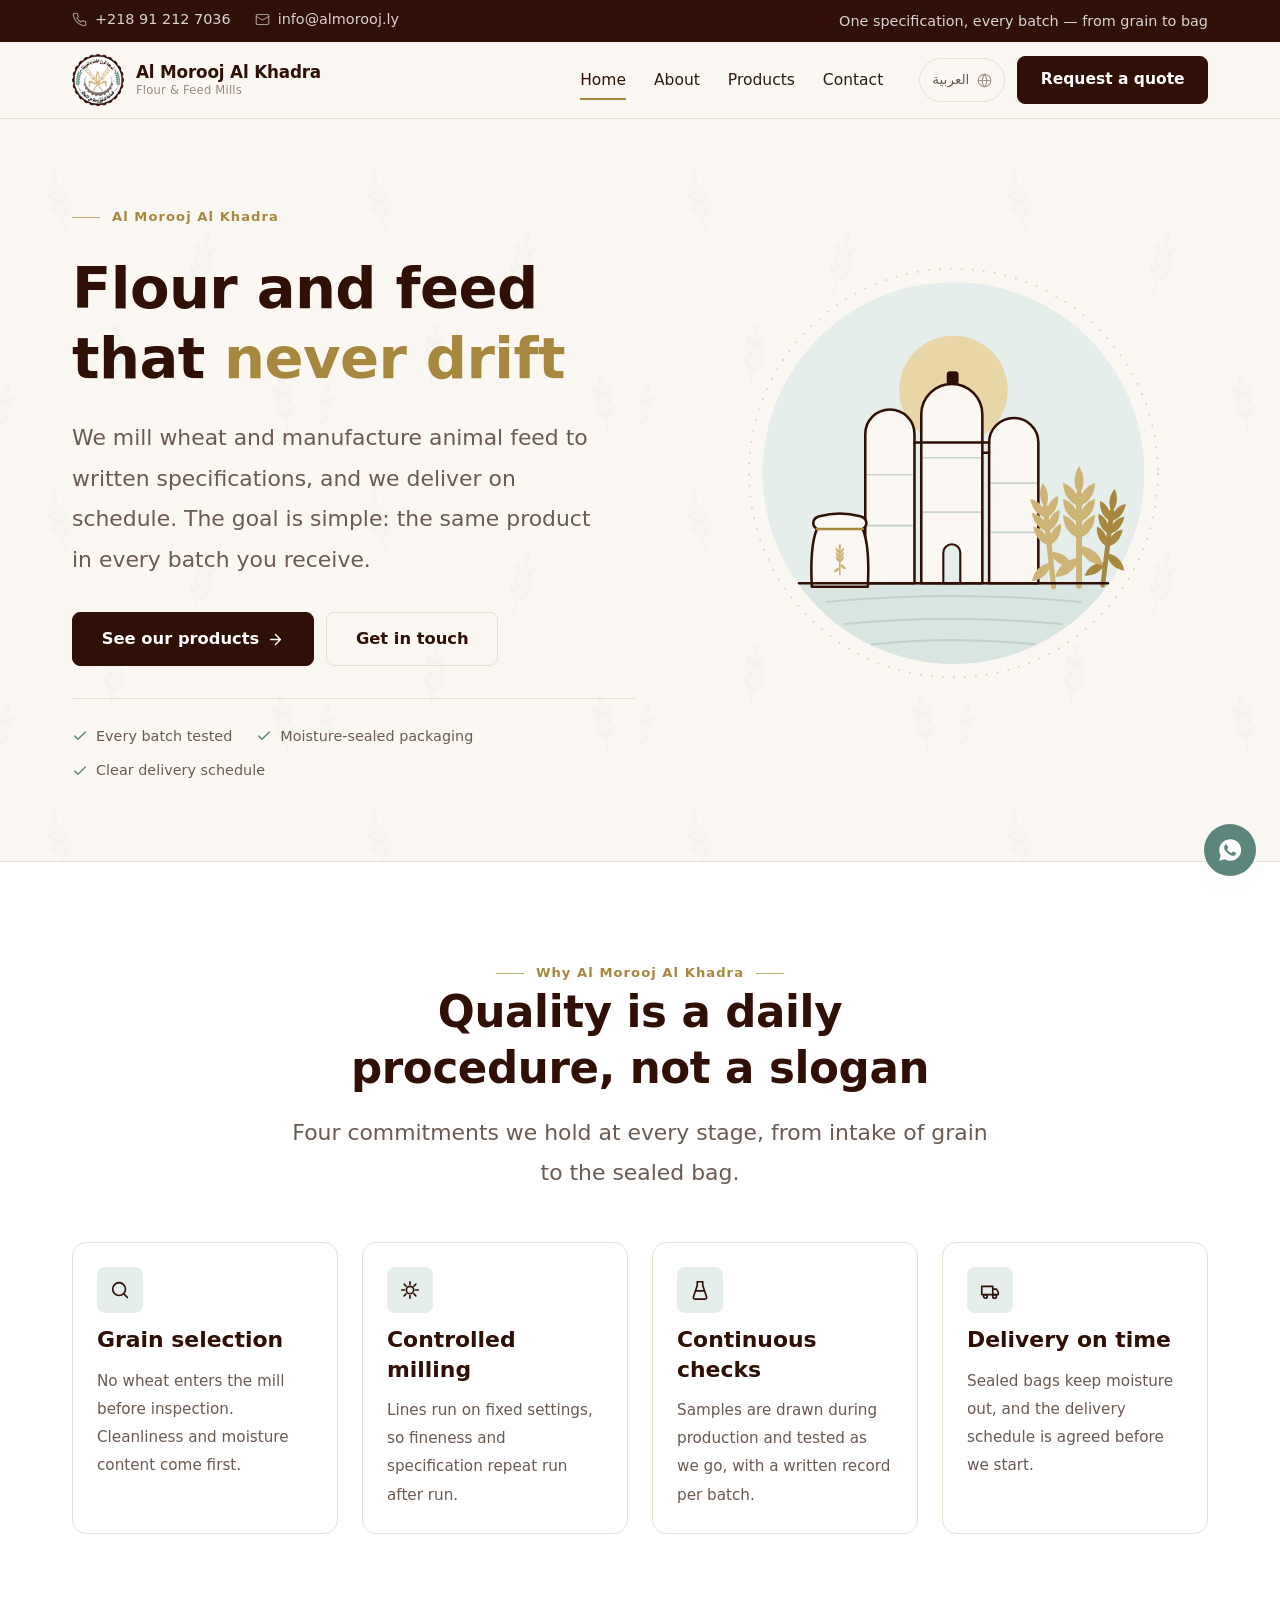
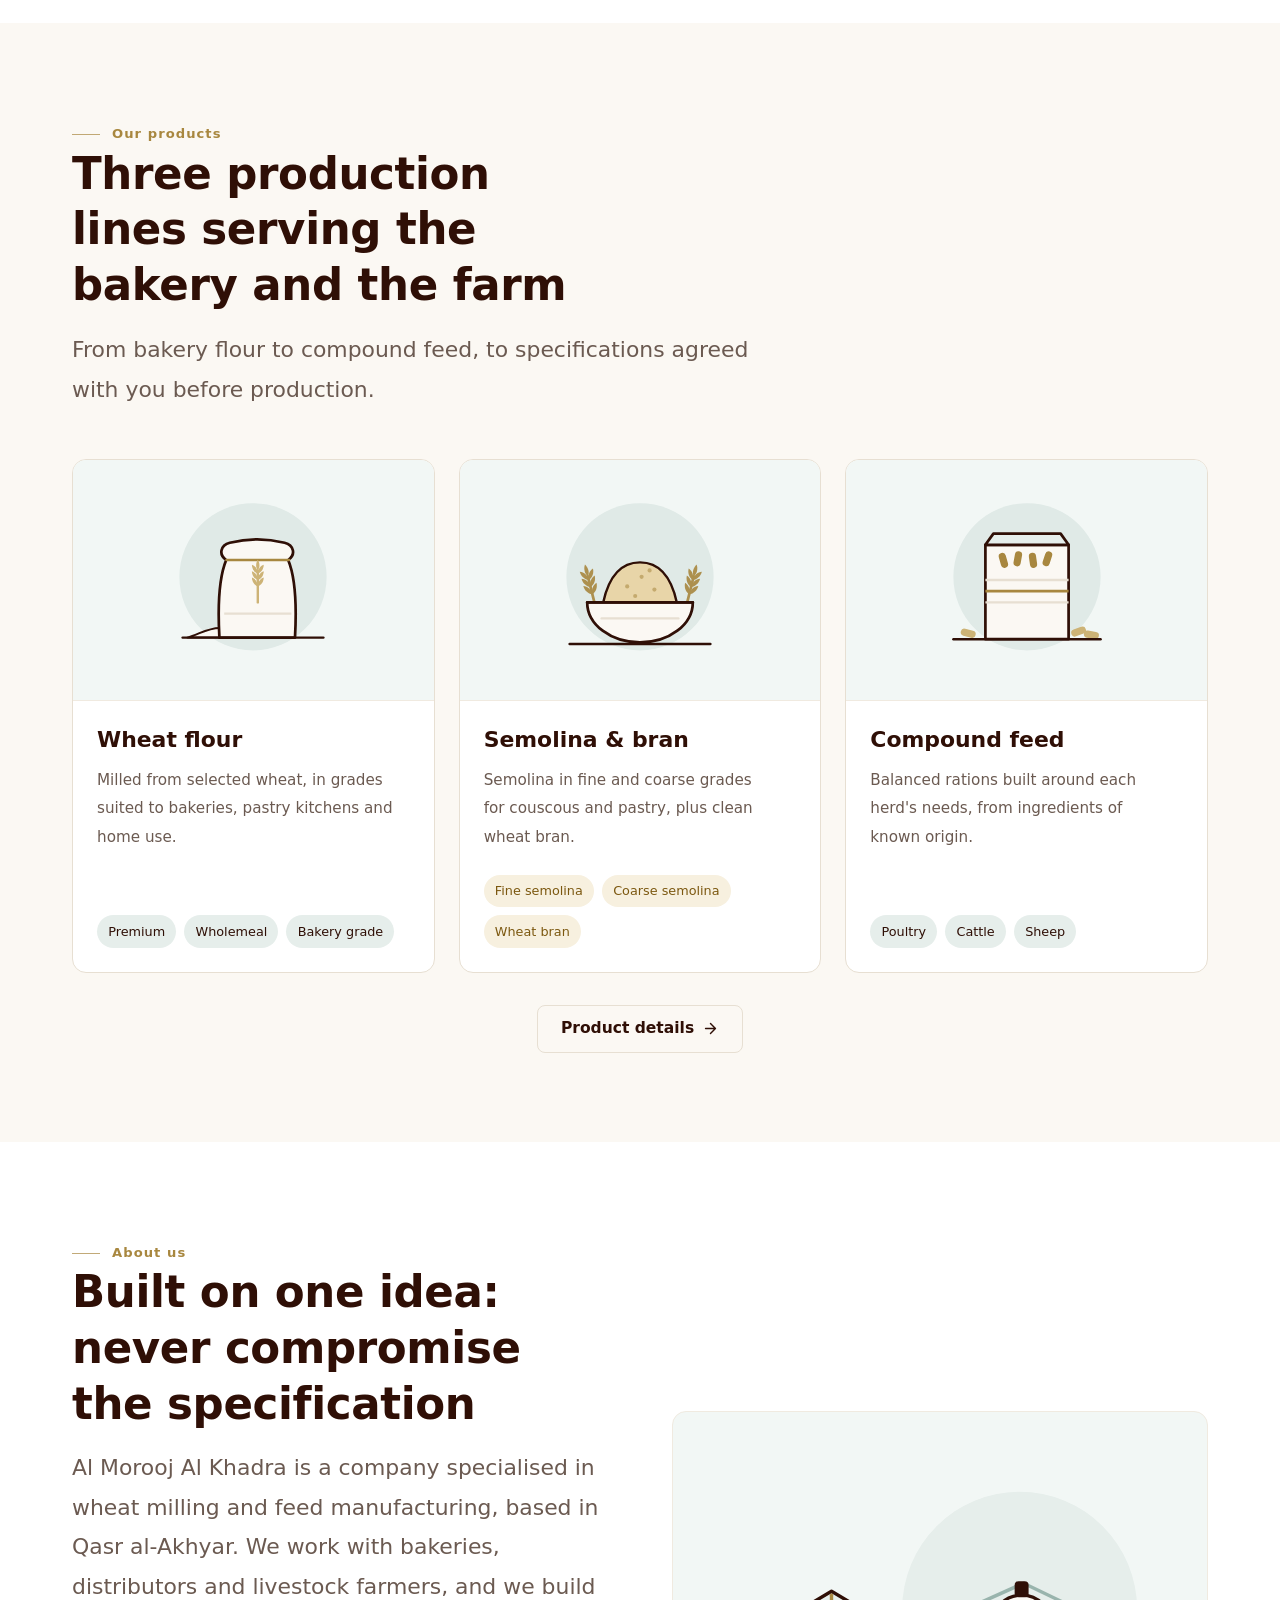
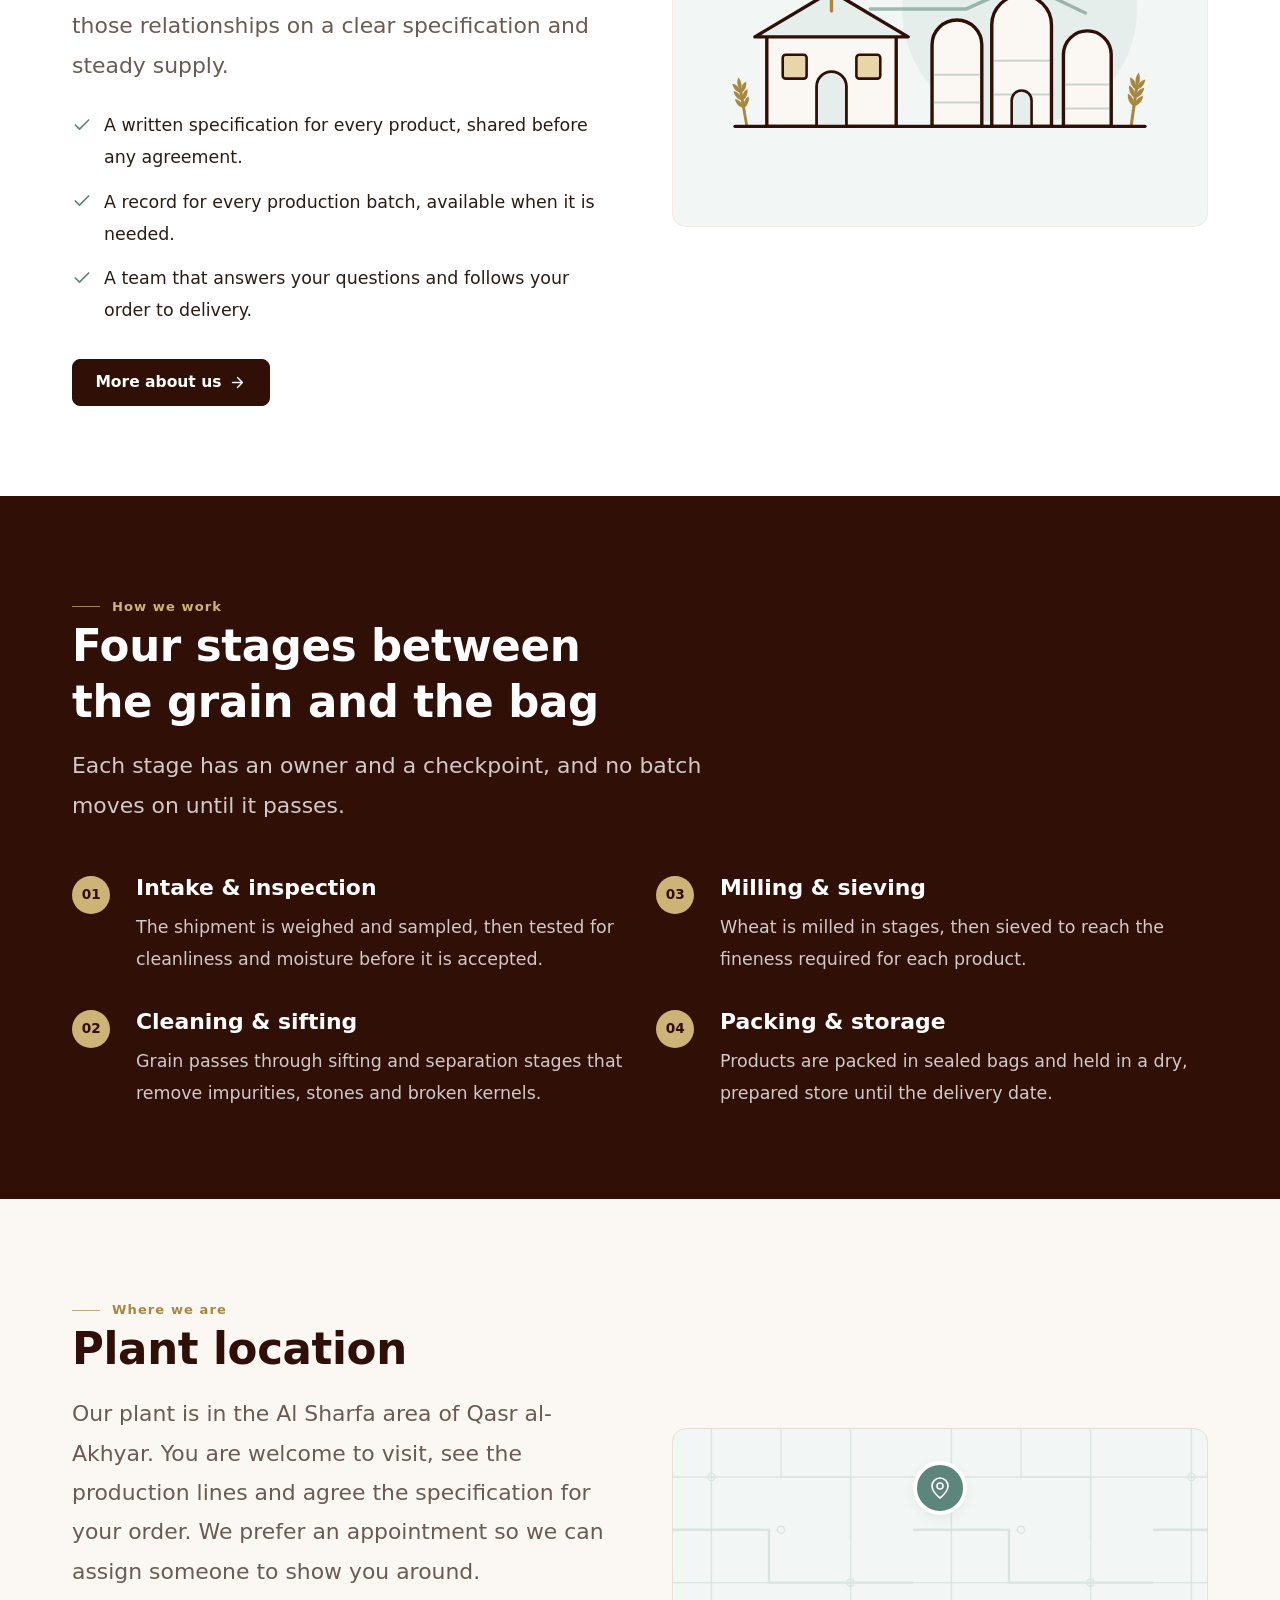
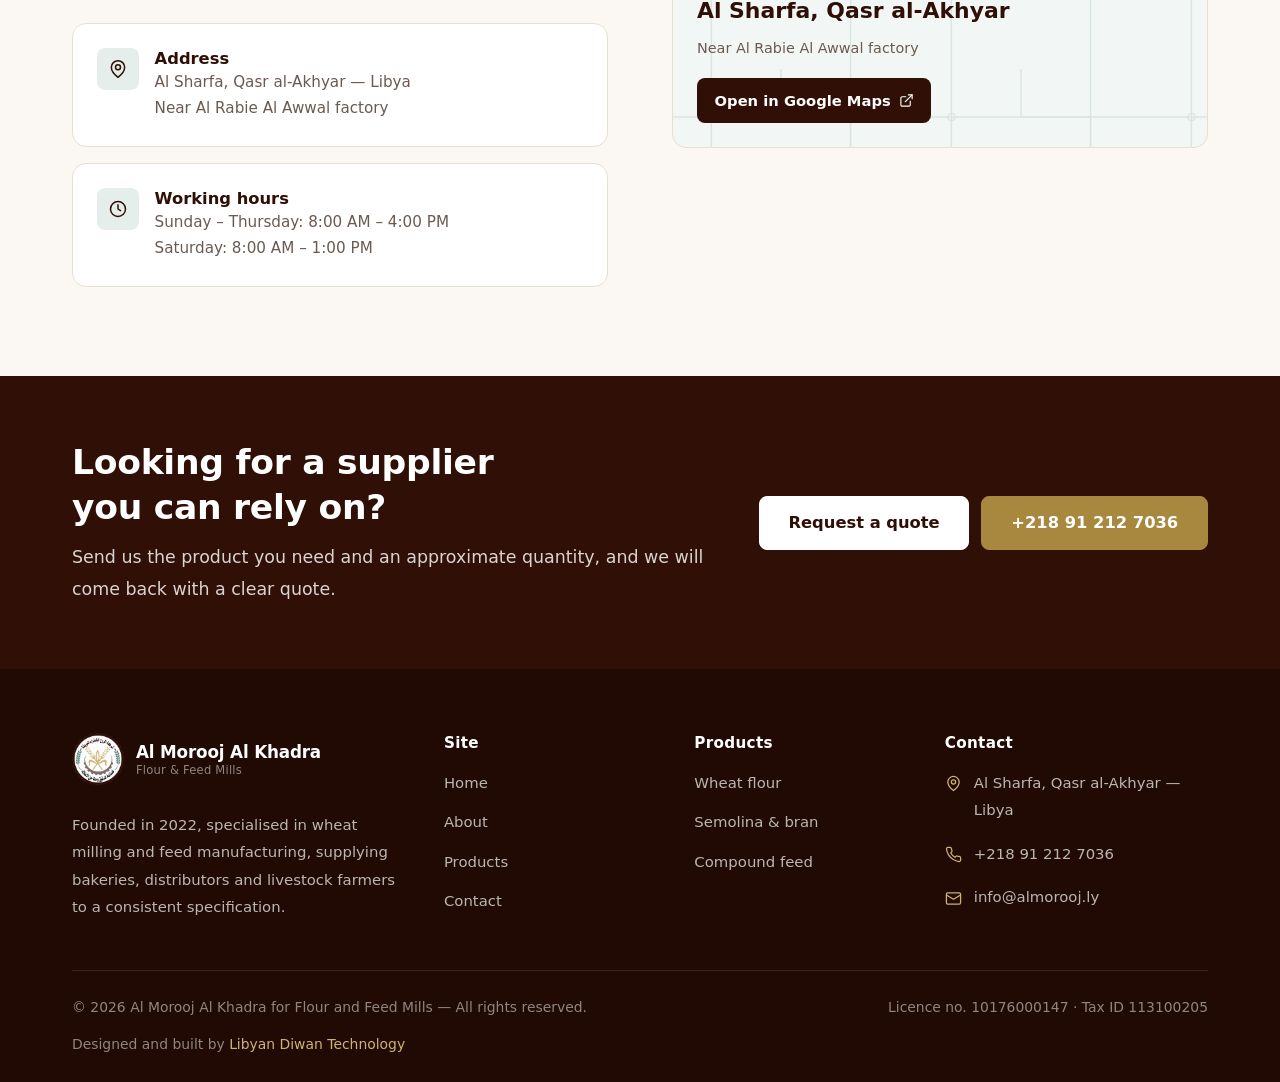
==== commit f6d1cf47: "إدخال بيانات الشركة الفعلية واستبدال الخريطة المضمّنة - الهاتف وواتساب: 0912127036 - العنوان: منطقة " ====
--- a/en/index.html
+++ b/en/index.html
@@ -5,7 +5,7 @@
 <meta name="viewport" content="width=device-width, initial-scale=1">
 
 <title>Al Morooj Al Khadra | Flour &amp; Feed Mills</title>
-<meta name="description" content="Al Morooj Al Khadra for Flour and Feed Mills: wheat flour, semolina and bran, and compound feed for poultry and livestock — consistent specifications and reliable delivery.">
+<meta name="description" content="A flour and feed mill in Qasr al-Akhyar, Libya. Wheat flour, semolina and bran, and compound feed for poultry and livestock — consistent specifications and reliable delivery.">
 <meta name="author" content="Al Morooj Al Khadra for Flour and Feed Mills">
 <meta name="theme-color" content="#2f0f06">
 <link rel="canonical" href="https://almorooj.ly/en/">
@@ -42,7 +42,7 @@
 <script type="application/ld+json">
 {
   "@context": "https://schema.org",
-  "@type": "Organization",
+  "@type": ["Organization", "LocalBusiness"],
   "@id": "https://almorooj.ly/#organization",
   "name": "Al Morooj Al Khadra for Flour and Feed Mills",
   "alternateName": "شركة المروج الخضراء العريقة لصناعة الدقيق ومطاحن الأعلاف",
@@ -52,7 +52,7 @@
   "description": "Milling of wheat flour, semolina and bran, and manufacturing of compound feed for poultry and livestock.",
   "foundingDate": "2022",
   "email": "info@almorooj.ly",
-  "telephone": "+218-00-000-0000",
+  "telephone": "+218-91-212-7036",
   "taxID": "113100205",
   "identifier": [
     {
@@ -63,11 +63,35 @@
   ],
   "address": {
     "@type": "PostalAddress",
-    "streetAddress": "Industrial Zone",
-    "addressLocality": "City",
+    "streetAddress": "Al Sharfa, near Al Rabie Al Awwal factory",
+    "addressLocality": "Qasr al-Akhyar",
     "addressCountry": "LY"
   },
-  "sameAs": []
+  "geo": {
+    "@type": "GeoCoordinates",
+    "latitude": 32.711168,
+    "longitude": 13.828488
+  },
+  "hasMap": "https://www.google.com/maps/search/?api=1&query=32.711167,13.8285",
+  "openingHoursSpecification": [
+    {
+      "@type": "OpeningHoursSpecification",
+      "dayOfWeek": ["Sunday", "Monday", "Tuesday", "Wednesday", "Thursday"],
+      "opens": "08:00",
+      "closes": "16:00"
+    },
+    {
+      "@type": "OpeningHoursSpecification",
+      "dayOfWeek": "Saturday",
+      "opens": "08:00",
+      "closes": "13:00"
+    }
+  ],
+  "makesOffer": [
+    { "@type": "Offer", "itemOffered": { "@type": "Product", "name": "Wheat flour" } },
+    { "@type": "Offer", "itemOffered": { "@type": "Product", "name": "Semolina and bran" } },
+    { "@type": "Offer", "itemOffered": { "@type": "Product", "name": "Compound feed" } }
+  ]
 }
 </script>
 </head>
@@ -80,9 +104,9 @@
   <div class="container topbar__inner">
     <ul class="topbar__list">
       <li>
-        <a class="topbar__item" href="tel:+21800000000">
+        <a class="topbar__item" href="tel:+218912127036">
           <svg viewBox="0 0 24 24" fill="none" stroke="currentColor" stroke-width="1.8" stroke-linecap="round" stroke-linejoin="round" aria-hidden="true"><path d="M22 16.9v3a2 2 0 0 1-2.2 2 19.8 19.8 0 0 1-8.6-3.1 19.5 19.5 0 0 1-6-6A19.8 19.8 0 0 1 2.1 4.2 2 2 0 0 1 4.1 2h3a2 2 0 0 1 2 1.7c.1 1 .4 1.9.7 2.8a2 2 0 0 1-.5 2.1L8.1 9.9a16 16 0 0 0 6 6l1.3-1.3a2 2 0 0 1 2.1-.4c.9.3 1.8.5 2.8.6a2 2 0 0 1 1.7 2.1z"/></svg>
-          <span>+218 00 000 0000</span>
+          <span>+218 91 212 7036</span>
         </a>
       </li>
       <li>
@@ -289,7 +313,7 @@
         <span class="eyebrow">About us</span>
         <h2>Built on one idea: never compromise the specification</h2>
         <p class="lead" style="margin-block-start: var(--sp-4)">
-          Al Morooj Al Khadra is a company specialised in wheat milling and feed manufacturing.
+          Al Morooj Al Khadra is a company specialised in wheat milling and feed manufacturing, based in Qasr al-Akhyar.
           We work with bakeries, distributors and livestock farmers, and we build those
           relationships on a clear specification and steady supply.
         </p>
@@ -362,7 +386,7 @@
         <span class="eyebrow">Where we are</span>
         <h2>Plant location</h2>
         <p class="lead" style="margin-block-start: var(--sp-4)">
-          You are welcome to visit, see the production lines and agree the specification for your order.
+          Our plant is in the Al Sharfa area of Qasr al-Akhyar. You are welcome to visit, see the production lines and agree the specification for your order.
           We prefer an appointment so we can assign someone to show you around.
         </p>
 
@@ -373,7 +397,7 @@
             </span>
             <div>
               <h3>Address</h3>
-              <p>Industrial Zone — [City], Libya<br><span class="muted">[Full address to be added]</span></p>
+              <p>Al Sharfa, Qasr al-Akhyar — Libya<br><span class="muted">Near Al Rabie Al Awwal factory</span></p>
             </div>
           </div>
 
@@ -383,21 +407,26 @@
             </span>
             <div>
               <h3>Working hours</h3>
-              <p>Sunday – Thursday: 8:00 – 16:00<br>Saturday: 8:00 – 13:00</p>
+              <p>Sunday – Thursday: 8:00 AM – 4:00 PM<br>Saturday: 8:00 AM – 1:00 PM</p>
             </div>
           </div>
         </div>
       </div>
 
-      <div class="map reveal"
-           data-map-src="https://www.openstreetmap.org/export/embed.html?bbox=13.0%2C32.7%2C13.4%2C32.98&amp;layer=mapnik"
-           data-map-title="Plant location map">
-        <button class="map__placeholder" type="button">
-          <svg viewBox="0 0 24 24" fill="none" stroke="currentColor" stroke-width="1.6" stroke-linecap="round" stroke-linejoin="round" aria-hidden="true"><path d="M20 10c0 6-8 12-8 12s-8-6-8-12a8 8 0 0 1 16 0z"/><circle cx="12" cy="10" r="3"/></svg>
-          <span>Show the map</span>
-          <small>Loaded only when you click</small>
-        </button>
-      </div>
+      <!-- One tap opens the Google Maps app on mobile, or a new tab on desktop -->
+      <a class="map-card reveal" href="https://www.google.com/maps/search/?api=1&amp;query=32.711167%2C13.8285" target="_blank" rel="noopener">
+        <span class="map-card__pin" aria-hidden="true">
+          <svg viewBox="0 0 24 24" fill="none" stroke="currentColor" stroke-width="1.6" stroke-linecap="round" stroke-linejoin="round"><path d="M20 10c0 6-8 12-8 12s-8-6-8-12a8 8 0 0 1 16 0z"/><circle cx="12" cy="10" r="3"/></svg>
+        </span>
+        <span class="map-card__body">
+          <strong>Al Sharfa, Qasr al-Akhyar</strong>
+          <small>Near Al Rabie Al Awwal factory</small>
+        </span>
+        <span class="map-card__cta">
+          Open in Google Maps
+          <svg viewBox="0 0 24 24" fill="none" stroke="currentColor" stroke-width="1.8" stroke-linecap="round" stroke-linejoin="round" aria-hidden="true"><path d="M15 3h6v6"/><path d="M10 14 21 3"/><path d="M18 13v6a2 2 0 0 1-2 2H5a2 2 0 0 1-2-2V8a2 2 0 0 1 2-2h6"/></svg>
+        </span>
+      </a>
     </div>
   </section>
 
@@ -410,7 +439,7 @@
       </div>
       <div class="cta-band__actions">
         <a class="btn btn--light btn--lg" href="contact.html">Request a quote</a>
-        <a class="btn btn--wheat btn--lg" href="tel:+21800000000">+218 00 000 0000</a>
+        <a class="btn btn--wheat btn--lg" href="tel:+218912127036">+218 91 212 7036</a>
       </div>
     </div>
   </section>
@@ -433,17 +462,6 @@
           Founded in 2022, specialised in wheat milling and feed manufacturing, supplying
           bakeries, distributors and livestock farmers to a consistent specification.
         </p>
-        <div class="socials">
-          <a href="#" aria-label="Facebook">
-            <svg viewBox="0 0 24 24" fill="currentColor" aria-hidden="true"><path d="M14 9h3V6h-3c-2.2 0-4 1.8-4 4v2H8v3h2v7h3v-7h3l1-3h-4v-2c0-.6.4-1 1-1z"/></svg>
-          </a>
-          <a href="#" aria-label="WhatsApp">
-            <svg viewBox="0 0 24 24" fill="currentColor" aria-hidden="true"><path d="M12 2a10 10 0 0 0-8.6 15L2 22l5.2-1.4A10 10 0 1 0 12 2zm5.2 14.1c-.2.6-1.2 1.2-1.7 1.2-.5.1-1 .2-3.2-.7a11.4 11.4 0 0 1-4.7-4.1c-.3-.5-1-1.5-1-2.9 0-1.3.7-2 1-2.3.2-.3.5-.3.7-.3h.5c.2 0 .4 0 .6.5l.8 2c.1.2.1.4 0 .5l-.4.5-.3.4c-.1.1-.3.3-.1.6.2.3.7 1.2 1.5 1.9 1 .9 1.9 1.2 2.2 1.3.3.1.4.1.6-.1l.8-1c.2-.2.4-.2.6-.1l2 .9c.2.1.4.2.4.3.1.1.1.6-.1 1.2z"/></svg>
-          </a>
-          <a href="#" aria-label="LinkedIn">
-            <svg viewBox="0 0 24 24" fill="currentColor" aria-hidden="true"><path d="M6.9 8H4v12h2.9zM5.4 3.5a1.7 1.7 0 1 0 0 3.4 1.7 1.7 0 0 0 0-3.4zM20 13.4c0-3.2-1.7-4.7-4-4.7-1.8 0-2.6 1-3 1.7V8H10v12h3v-6.6c0-1.4.9-2.1 1.9-2.1s1.8.7 1.8 2.1V20H20z"/></svg>
-          </a>
-        </div>
       </div>
 
       <nav aria-label="Site links">
@@ -470,11 +488,11 @@
         <ul class="footer-contact">
           <li>
             <svg viewBox="0 0 24 24" fill="none" stroke="currentColor" stroke-width="1.8" stroke-linecap="round" stroke-linejoin="round" aria-hidden="true"><path d="M20 10c0 6-8 12-8 12s-8-6-8-12a8 8 0 0 1 16 0z"/><circle cx="12" cy="10" r="3"/></svg>
-            <span>Industrial Zone — [City], Libya</span>
+            <span>Al Sharfa, Qasr al-Akhyar — Libya</span>
           </li>
           <li>
             <svg viewBox="0 0 24 24" fill="none" stroke="currentColor" stroke-width="1.8" stroke-linecap="round" stroke-linejoin="round" aria-hidden="true"><path d="M22 16.9v3a2 2 0 0 1-2.2 2 19.8 19.8 0 0 1-8.6-3.1 19.5 19.5 0 0 1-6-6A19.8 19.8 0 0 1 2.1 4.2 2 2 0 0 1 4.1 2h3a2 2 0 0 1 2 1.7c.1 1 .4 1.9.7 2.8a2 2 0 0 1-.5 2.1L8.1 9.9a16 16 0 0 0 6 6l1.3-1.3a2 2 0 0 1 2.1-.4c.9.3 1.8.5 2.8.6a2 2 0 0 1 1.7 2.1z"/></svg>
-            <a href="tel:+21800000000">+218 00 000 0000</a>
+            <a href="tel:+218912127036">+218 91 212 7036</a>
           </li>
           <li>
             <svg viewBox="0 0 24 24" fill="none" stroke="currentColor" stroke-width="1.8" stroke-linecap="round" stroke-linejoin="round" aria-hidden="true"><rect x="2" y="4" width="20" height="16" rx="2"/><path d="m2 7 10 6 10-6"/></svg>
@@ -487,11 +505,12 @@
     <div class="site-footer__bottom">
       <p>© <span data-year>2026</span> Al Morooj Al Khadra for Flour and Feed Mills — All rights reserved.</p>
       <p>Licence no. 10176000147 · Tax ID 113100205</p>
+      <p class="site-footer__credit">Designed and built by <a href="https://yosef.ly" target="_blank" rel="noopener">Libyan Diwan Technology</a></p>
     </div>
   </div>
 </footer>
 
-<a class="whatsapp-fab" href="https://wa.me/21800000000" target="_blank" rel="noopener" aria-label="Chat on WhatsApp">
+<a class="whatsapp-fab" href="https://wa.me/218912127036" target="_blank" rel="noopener" aria-label="Chat on WhatsApp">
   <svg viewBox="0 0 24 24" fill="currentColor" aria-hidden="true"><path d="M12 2a10 10 0 0 0-8.6 15L2 22l5.2-1.4A10 10 0 1 0 12 2zm5.2 14.1c-.2.6-1.2 1.2-1.7 1.2-.5.1-1 .2-3.2-.7a11.4 11.4 0 0 1-4.7-4.1c-.3-.5-1-1.5-1-2.9 0-1.3.7-2 1-2.3.2-.3.5-.3.7-.3h.5c.2 0 .4 0 .6.5l.8 2c.1.2.1.4 0 .5l-.4.5-.3.4c-.1.1-.3.3-.1.6.2.3.7 1.2 1.5 1.9 1 .9 1.9 1.2 2.2 1.3.3.1.4.1.6-.1l.8-1c.2-.2.4-.2.6-.1l2 .9c.2.1.4.2.4.3.1.1.1.6-.1 1.2z"/></svg>
 </a>
 
--- a/assets/css/base.css
+++ b/assets/css/base.css
@@ -1,6 +1,6 @@
 /* =========================================================
    base.css — المتغيرات، إعادة الضبط، التيبوغرافيا، الشبكة
-   شركة المروج الخضراء لصناعة الدقيق والأعلاف
+   شركة المروج الخضراء العريقة لصناعة الدقيق ومطاحن الأعلاف
    ========================================================= */
 
 /* ---------- 1. المتغيرات (Design Tokens) ---------- */
@@ -271,10 +271,6 @@
 }
 
 /* ---------- 5. أدوات مساعدة ---------- */
-.stack > * + * {
-  margin-block-start: var(--flow, var(--sp-4));
-}
-
 .text-center {
   text-align: center;
 }
--- a/assets/css/components.css
+++ b/assets/css/components.css
@@ -384,11 +384,6 @@
   font-size: 1.02rem;
 }
 
-.btn--block {
-  width: 100%;
-  justify-content: center;
-}
-
 /* السهم يتبع اتجاه اللغة */
 .btn__arrow {
   transition: transform var(--dur) var(--ease);
@@ -864,38 +859,6 @@
   color: var(--c-gold-bright);
 }
 
-/* ---------- الإحصاءات ---------- */
-.stat {
-  padding: var(--sp-5);
-  border-inline-start: 2px solid var(--c-gold);
-}
-
-.stat__value {
-  display: block;
-  font-size: var(--step-3);
-  font-weight: 700;
-  line-height: 1.2;
-  color: var(--c-brown);
-  font-variant-numeric: tabular-nums;
-}
-
-.section--dark .stat__value,
-.section--sage .stat__value {
-  color: var(--c-paper);
-}
-
-.stat__label {
-  display: block;
-  margin-block-start: var(--sp-2);
-  font-size: 0.92rem;
-  color: var(--text-muted);
-}
-
-.section--dark .stat__label,
-.section--sage .stat__label {
-  color: rgba(255, 255, 255, 0.7);
-}
-
 /* ---------- شريط الدعوة للتواصل ---------- */
 .cta-band {
   background: var(--c-brown);
@@ -931,62 +894,96 @@
   gap: var(--sp-3);
 }
 
-/* ---------- الخريطة ---------- */
-.map {
+/* ---------- بطاقة الموقع ---------- */
+/* بديل الخريطة المضمّنة: ضغطة واحدة تفتح خرائط جوجل — بلا أي طلب لطرف ثالث */
+.map-card {
   position: relative;
+  display: flex;
+  flex-direction: column;
+  gap: var(--sp-4);
+  justify-content: flex-end;
+  min-height: 17rem;
+  padding: var(--sp-6) var(--sp-5) var(--sp-5);
   overflow: hidden;
-  aspect-ratio: 16 / 10;
-  background: var(--c-sage-wash);
+  background-color: var(--c-sage-wash);
+  background-image: url('../img/pattern-map.svg');
+  background-size: 240px auto;
   border: 1px solid var(--c-line);
   border-radius: var(--radius-lg);
+  transition: border-color var(--dur) var(--ease), box-shadow var(--dur) var(--ease),
+    transform var(--dur) var(--ease);
 }
 
 @media (min-width: 48em) {
-  .map {
-    aspect-ratio: 16 / 9;
-  }
-}
-
-.map iframe {
-  width: 100%;
-  height: 100%;
-  border: 0;
-}
-
-.map__placeholder {
-  position: absolute;
-  inset: 0;
-  display: grid;
-  place-content: center;
-  justify-items: center;
-  gap: var(--sp-4);
-  padding: var(--sp-5);
-  text-align: center;
-  background: var(--c-sage-wash);
-  background-image: url('../img/pattern-map.svg');
-  background-size: 260px auto;
-  border: 0;
-  cursor: pointer;
-  transition: background-color var(--dur) var(--ease);
-}
-
-.map__placeholder:hover {
-  background-color: var(--c-sage-tint);
-}
-
-.map__placeholder svg {
-  width: 40px;
-  height: 40px;
-  color: var(--c-sage);
-}
-
-.map__placeholder span {
+  .map-card {
+    min-height: 20rem;
+  }
+}
+
+.map-card:hover {
+  border-color: var(--c-sage);
+  box-shadow: var(--shadow);
+  transform: translateY(-2px);
+}
+
+.map-card__pin {
+  display: grid;
+  place-items: center;
+  width: 3.4rem;
+  height: 3.4rem;
+  margin-inline: auto;
+  margin-block-end: auto;
+  color: var(--c-paper);
+  background: var(--c-sage);
+  border: 4px solid var(--c-paper);
+  border-radius: 50%;
+  box-shadow: var(--shadow);
+}
+
+.map-card__pin svg {
+  width: 24px;
+  height: 24px;
+}
+
+.map-card__body {
+  display: flex;
+  flex-direction: column;
+  gap: var(--sp-1);
+}
+
+.map-card__body strong {
+  font-size: var(--step-1);
   font-weight: 600;
   color: var(--c-brown);
 }
 
-.map__placeholder small {
+.map-card__body small {
+  font-size: 0.9rem;
   color: var(--text-muted);
+}
+
+.map-card__cta {
+  display: inline-flex;
+  gap: var(--sp-2);
+  align-items: center;
+  align-self: flex-start;
+  padding: 0.55rem 1.1rem;
+  font-size: 0.92rem;
+  font-weight: 600;
+  color: var(--c-paper);
+  background: var(--c-brown);
+  border-radius: var(--radius);
+  transition: background var(--dur) var(--ease);
+}
+
+.map-card:hover .map-card__cta {
+  background: var(--c-sage);
+}
+
+.map-card__cta svg {
+  width: 15px;
+  height: 15px;
+  flex: none;
 }
 
 /* ---------- بطاقات التواصل ---------- */
@@ -1294,34 +1291,6 @@
   color: var(--c-gold-bright);
 }
 
-.socials {
-  display: flex;
-  gap: var(--sp-3);
-  margin-block-start: var(--sp-5);
-}
-
-.socials a {
-  display: grid;
-  place-items: center;
-  width: 2.3rem;
-  height: 2.3rem;
-  border: 1px solid rgba(255, 255, 255, 0.16);
-  border-radius: var(--radius);
-  transition: border-color var(--dur) var(--ease), color var(--dur) var(--ease),
-    background var(--dur) var(--ease);
-}
-
-.socials a:hover {
-  color: var(--c-brown);
-  background: var(--c-gold-bright);
-  border-color: var(--c-gold-bright);
-}
-
-.socials svg {
-  width: 17px;
-  height: 17px;
-}
-
 .site-footer__bottom {
   display: flex;
   flex-wrap: wrap;
@@ -1337,6 +1306,17 @@
 
 .site-footer__bottom a:hover {
   color: var(--c-gold-bright);
+}
+
+.site-footer__credit a {
+  font-weight: 500;
+  color: var(--c-gold-bright);
+  border-block-end: 1px solid transparent;
+  transition: border-color var(--dur) var(--ease);
+}
+
+.site-footer__credit a:hover {
+  border-block-end-color: currentColor;
 }
 
 /* ---------- زر واتساب العائم ---------- */
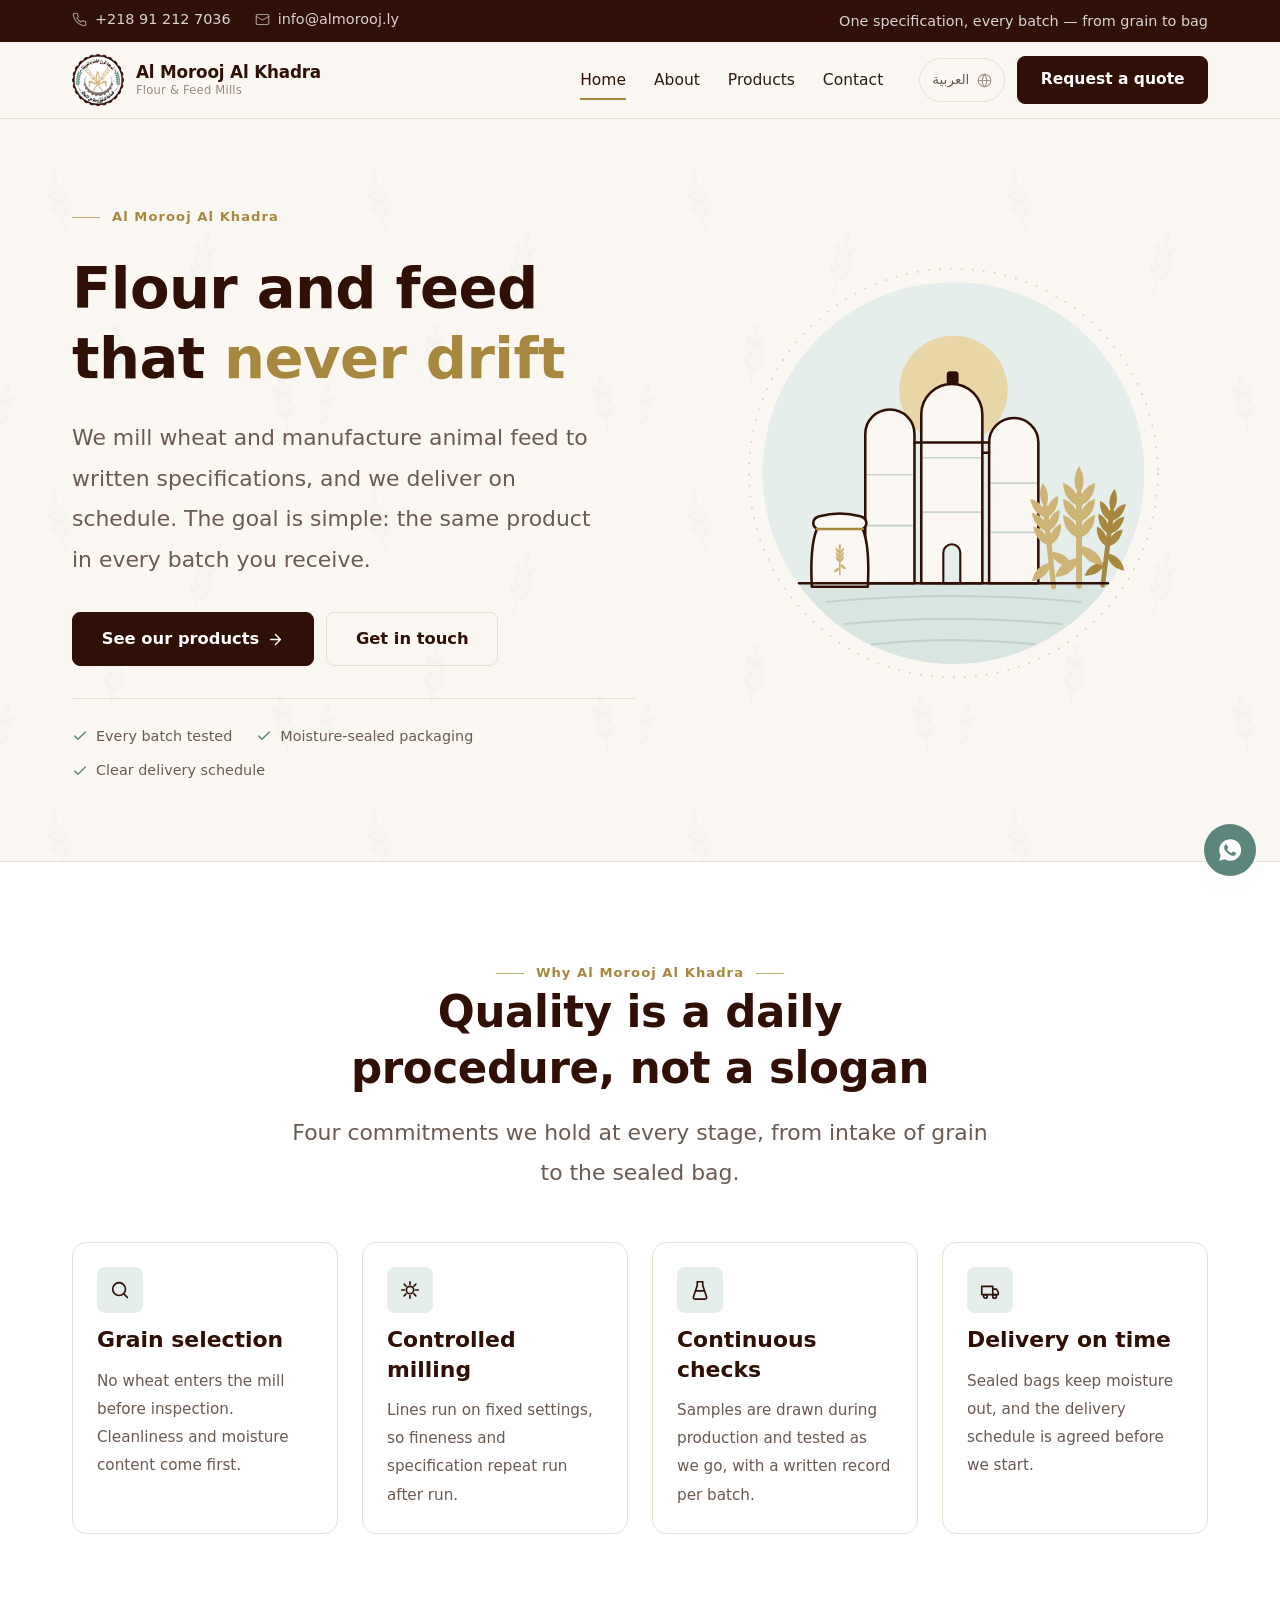
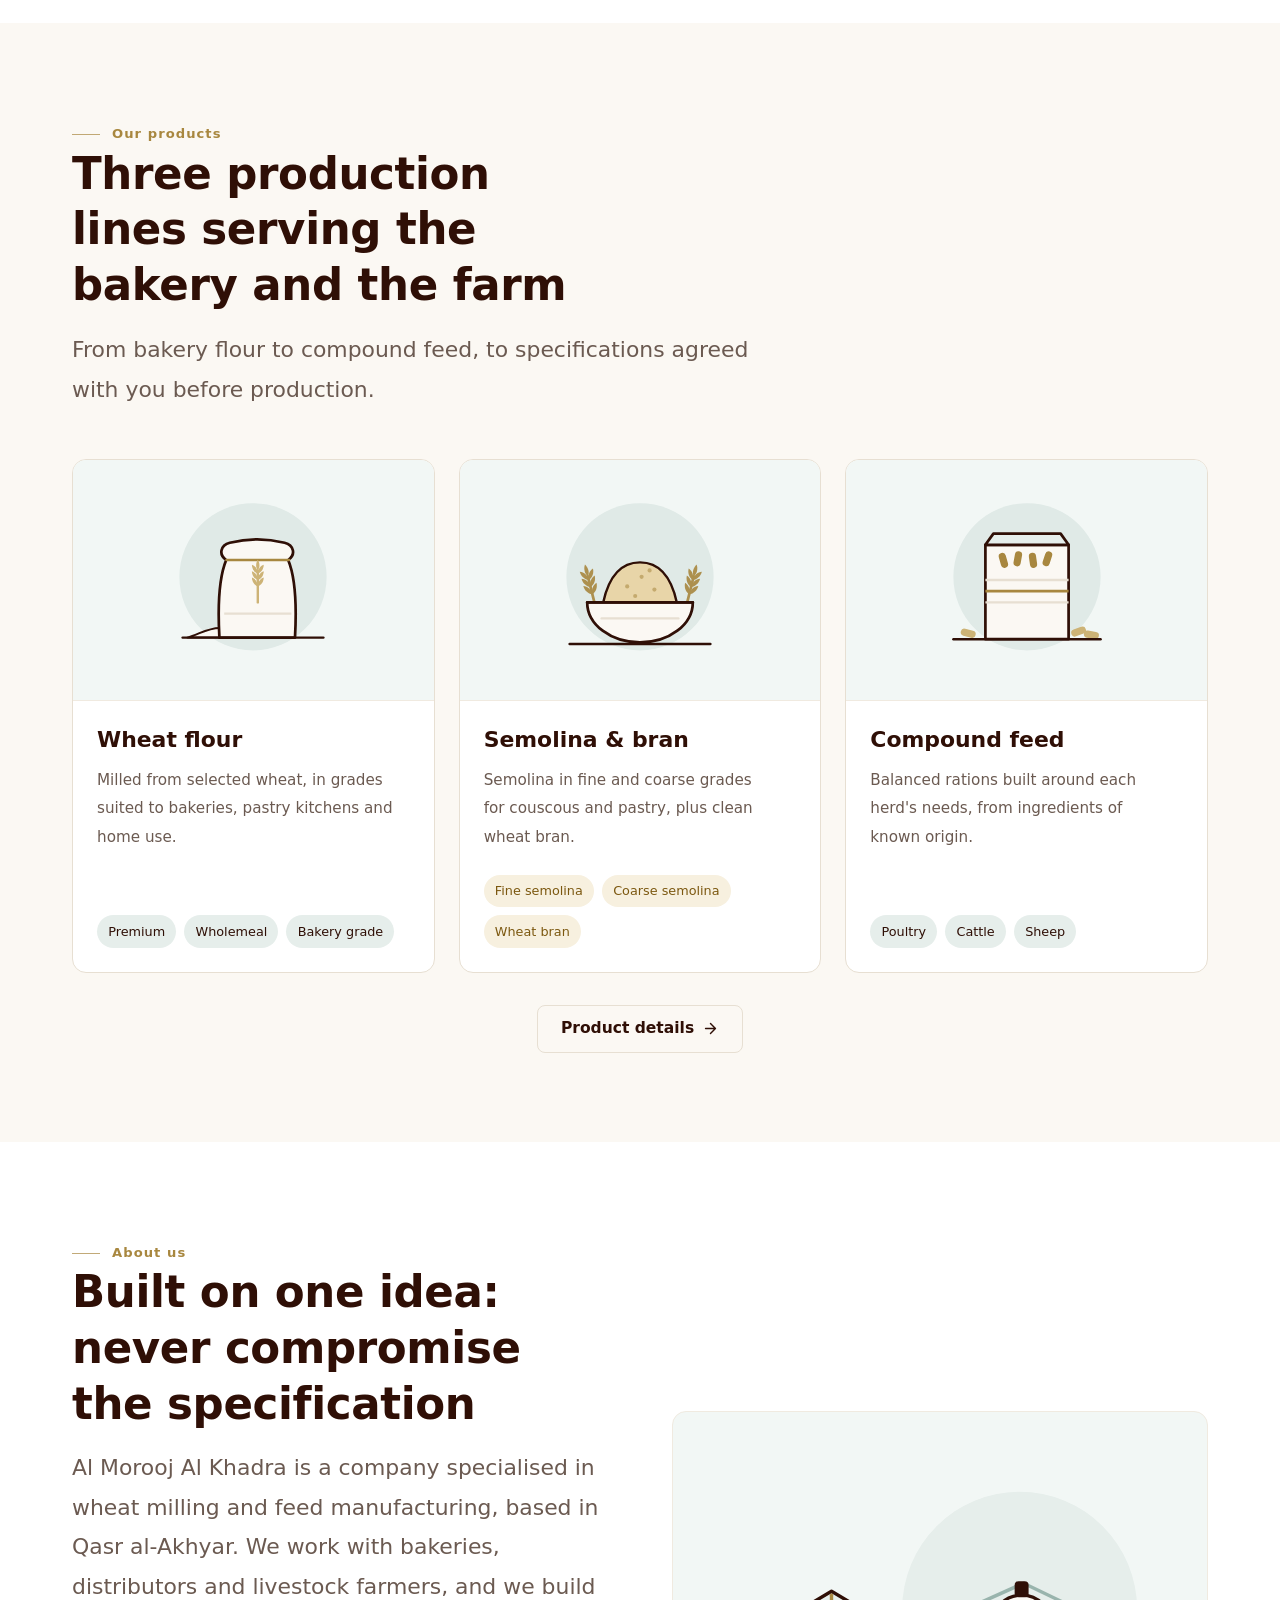
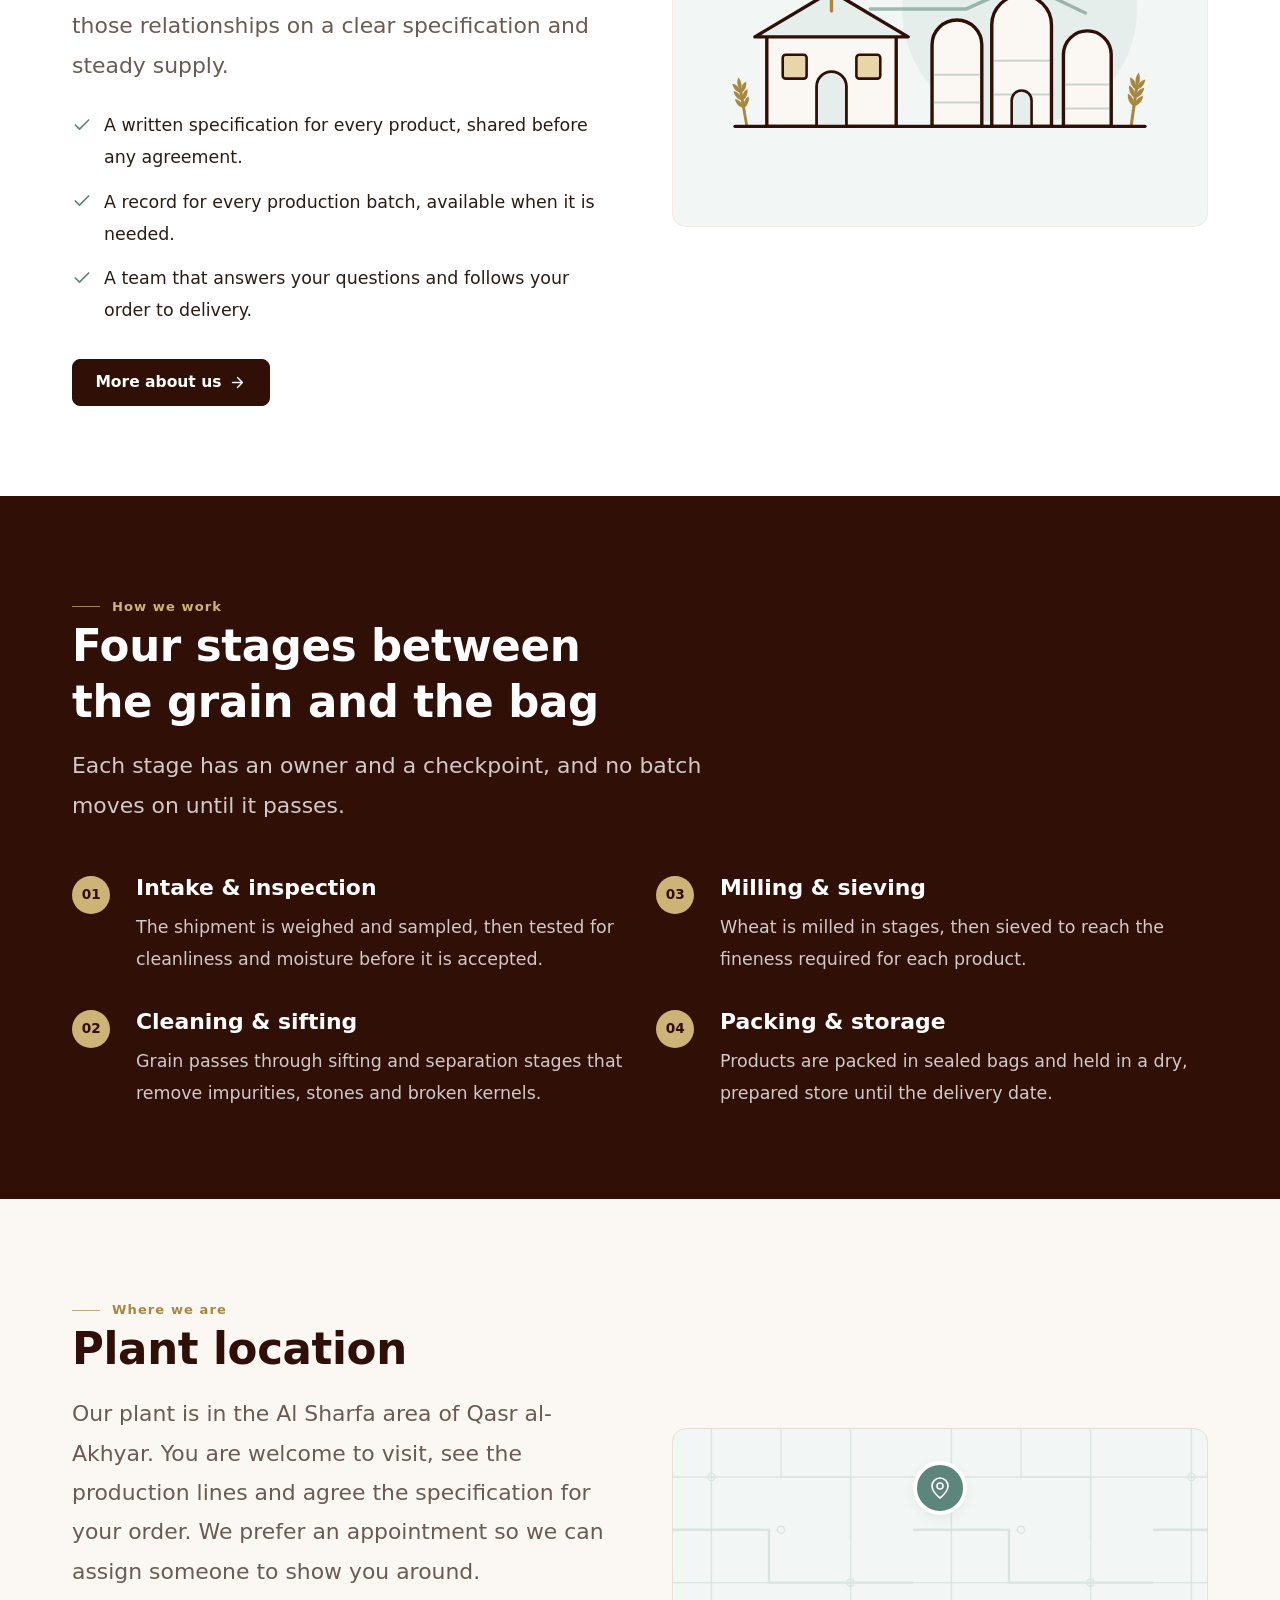
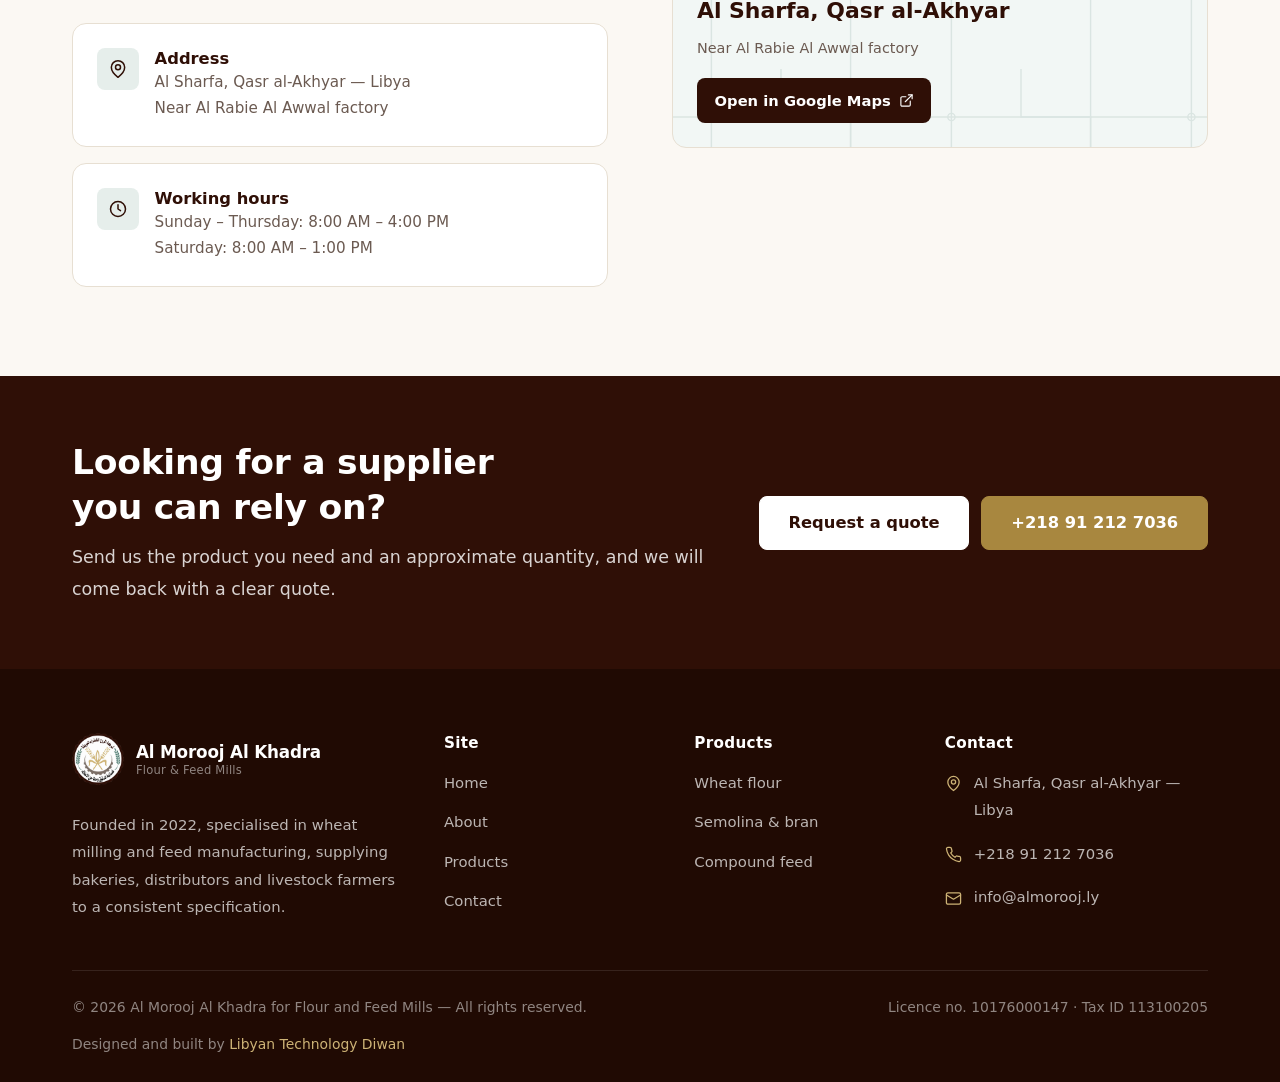
==== commit 708db266: "refactor: update developer credit branding to Libyan Technology Diwan across all site pages" ====
--- a/en/index.html
+++ b/en/index.html
@@ -505,7 +505,7 @@
     <div class="site-footer__bottom">
       <p>© <span data-year>2026</span> Al Morooj Al Khadra for Flour and Feed Mills — All rights reserved.</p>
       <p>Licence no. 10176000147 · Tax ID 113100205</p>
-      <p class="site-footer__credit">Designed and built by <a href="https://yosef.ly" target="_blank" rel="noopener">Libyan Diwan Technology</a></p>
+      <p class="site-footer__credit">Designed and built by <a href="https://yosef.ly" target="_blank" rel="noopener">Libyan Technology Diwan</a></p>
     </div>
   </div>
 </footer>
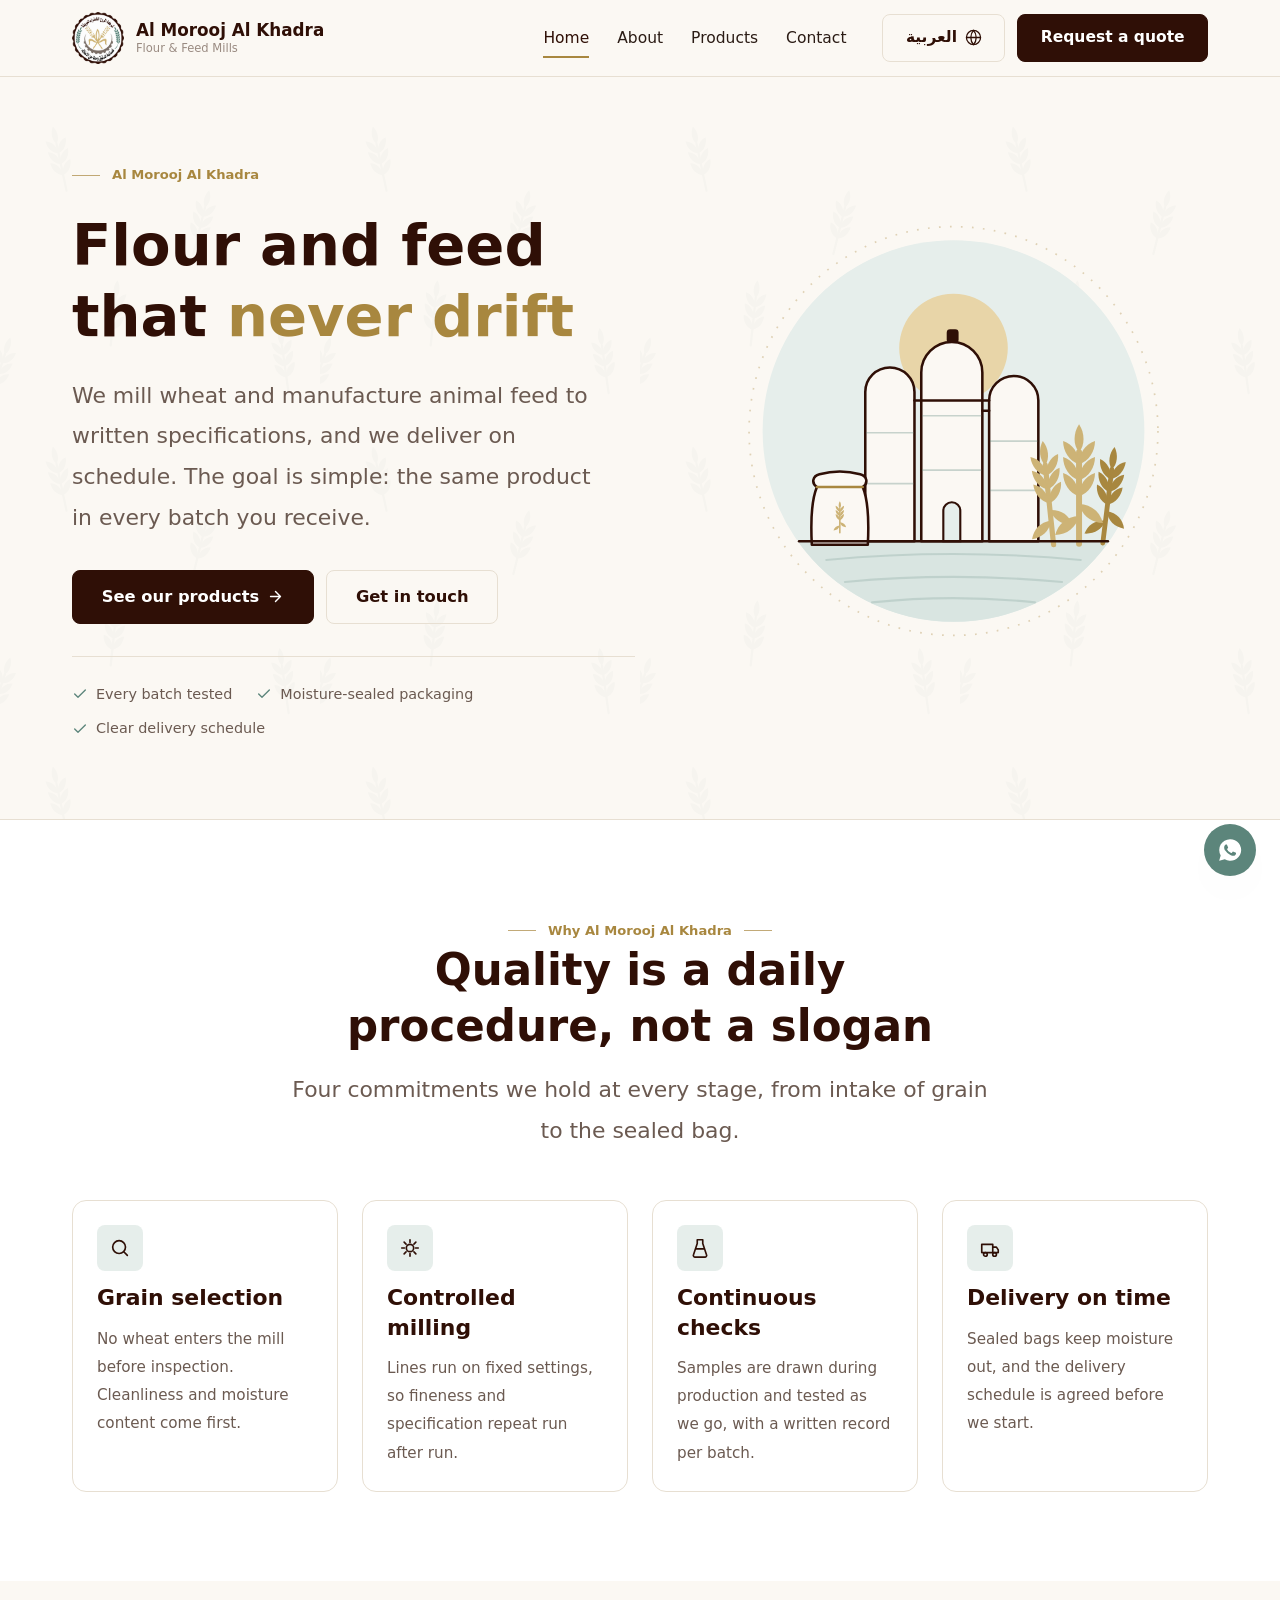
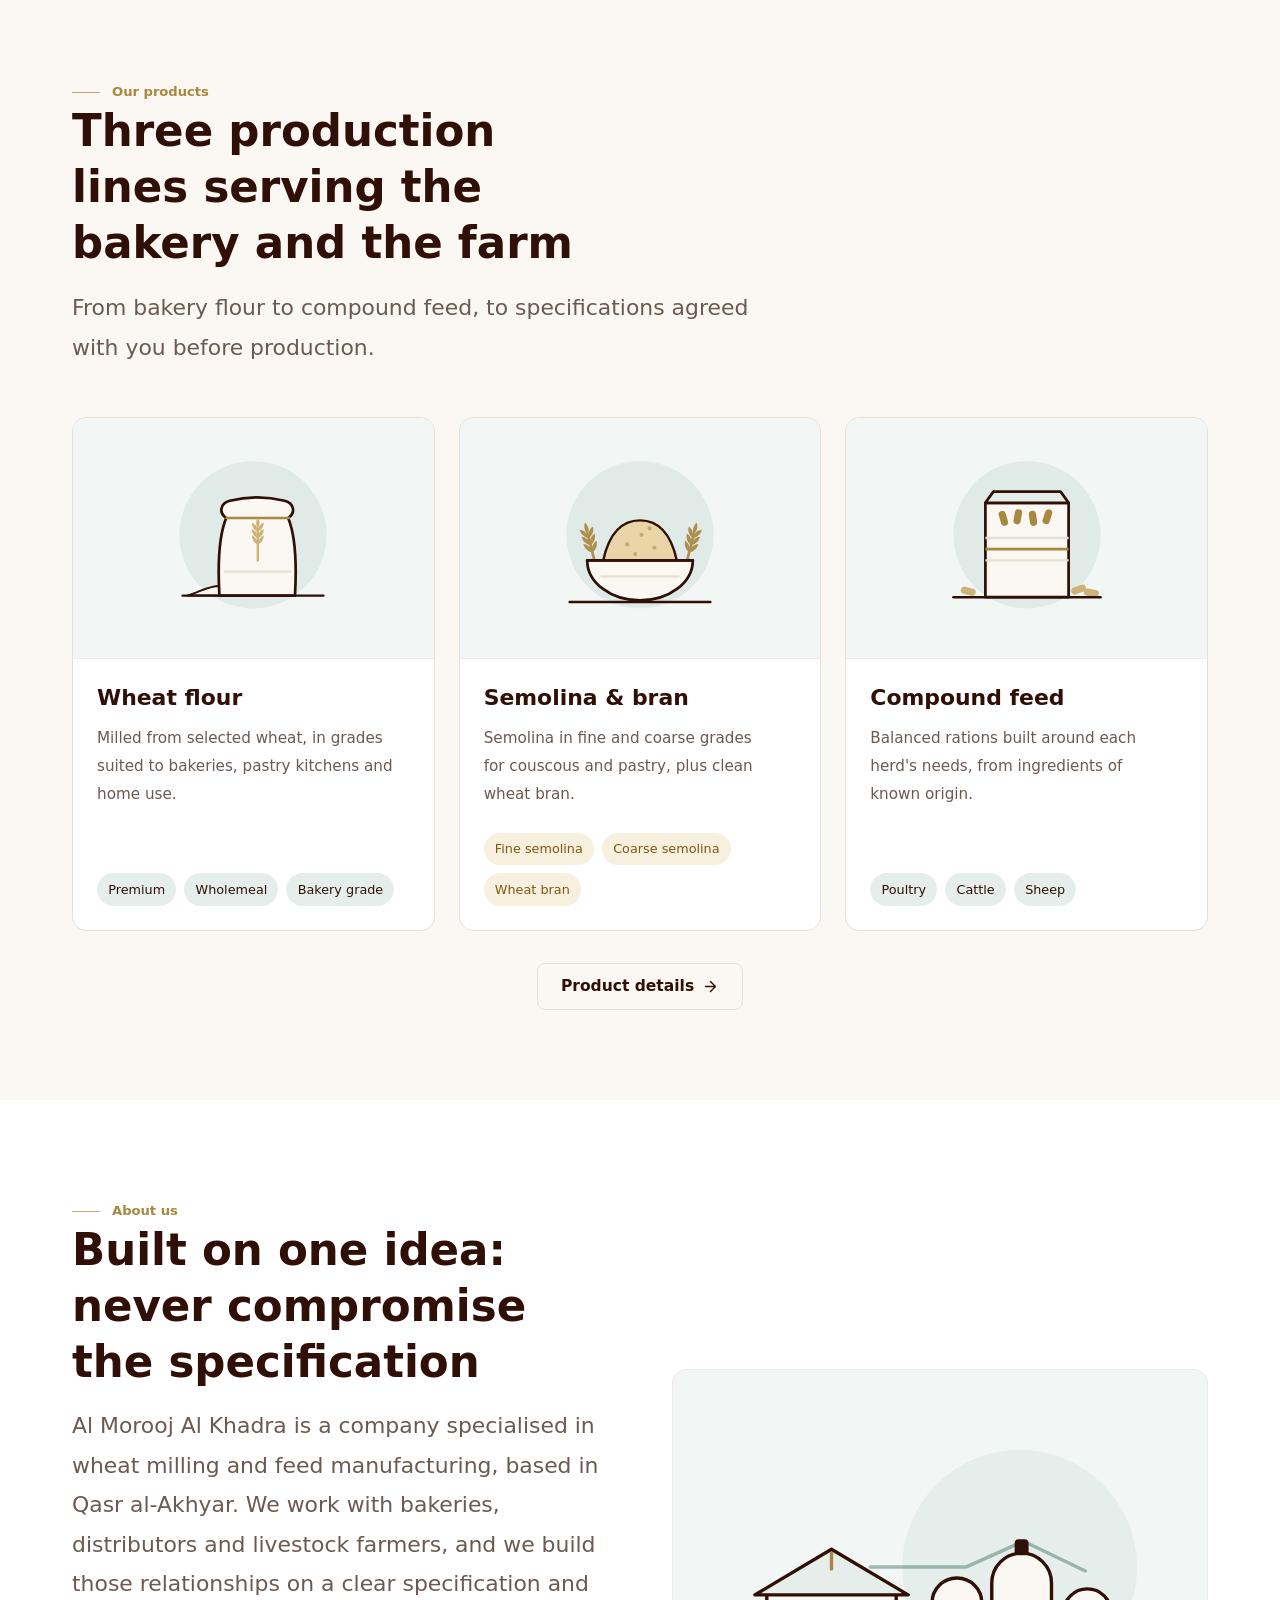
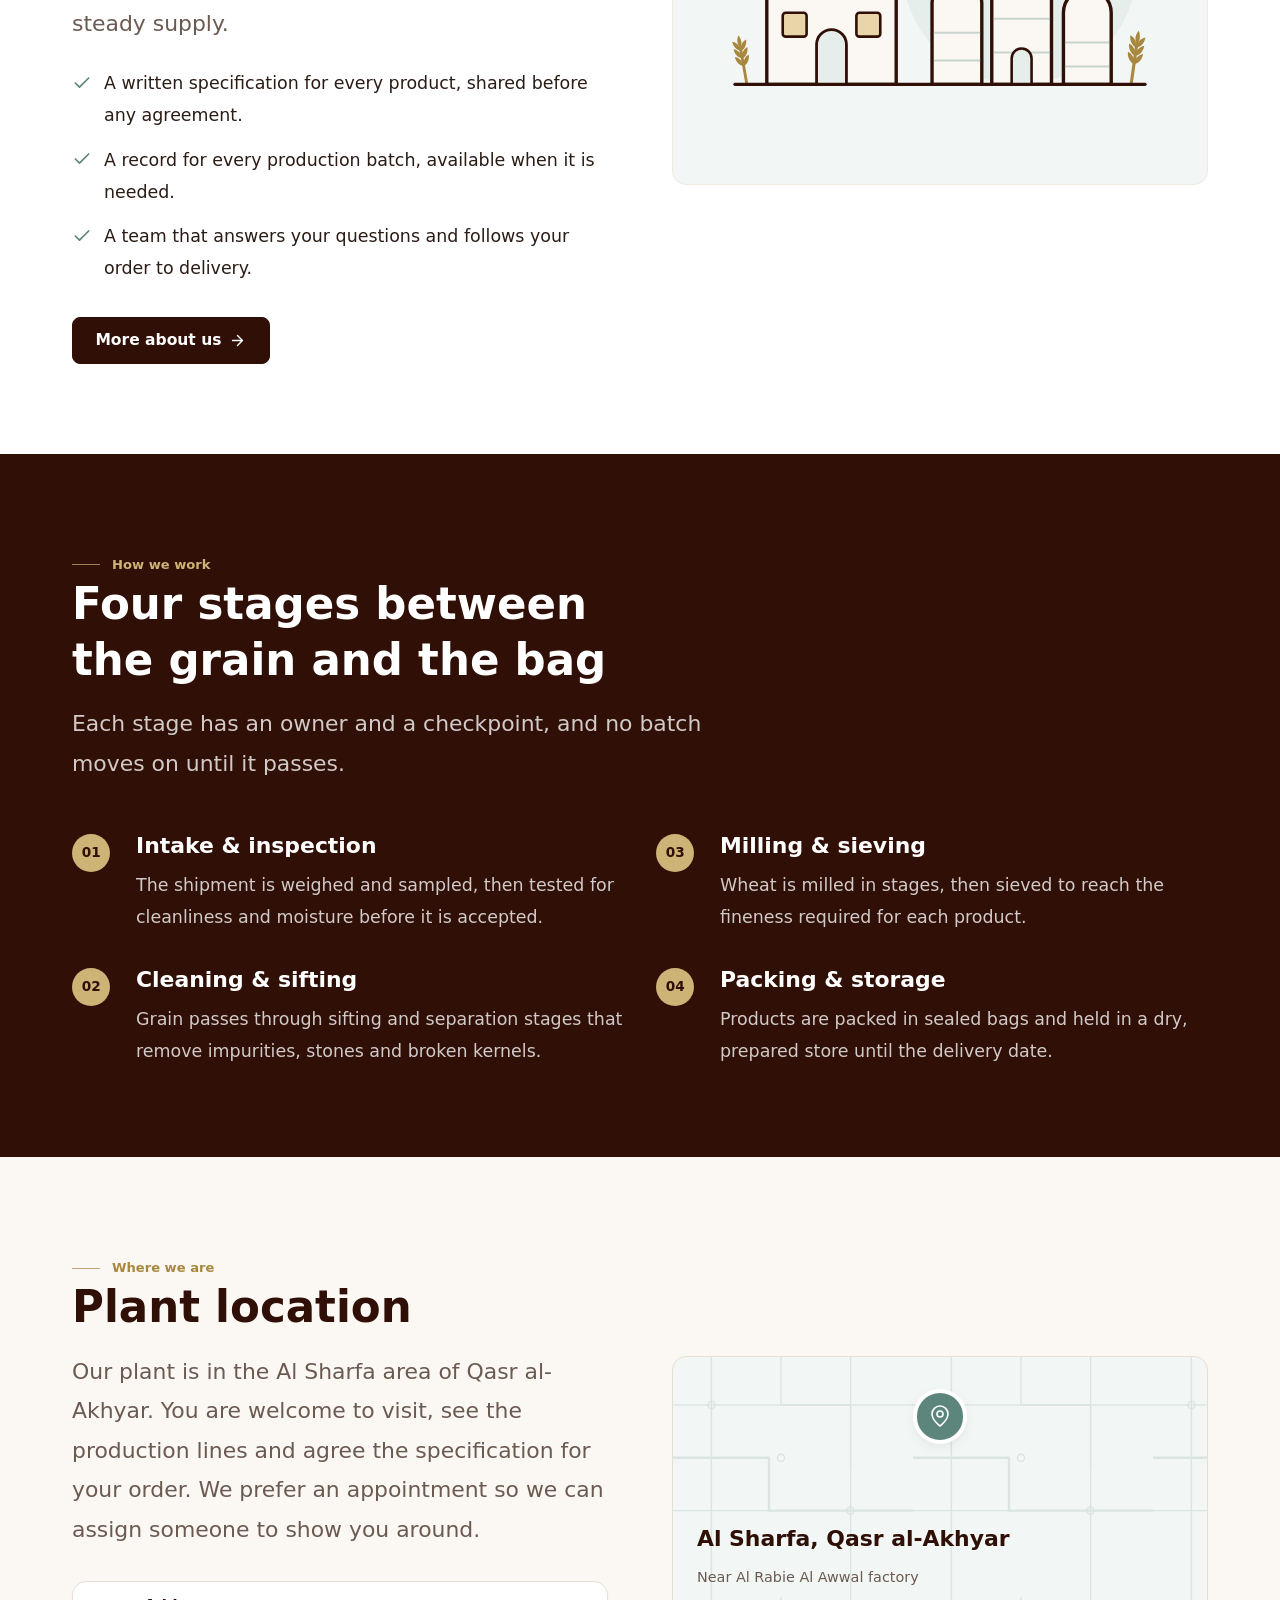
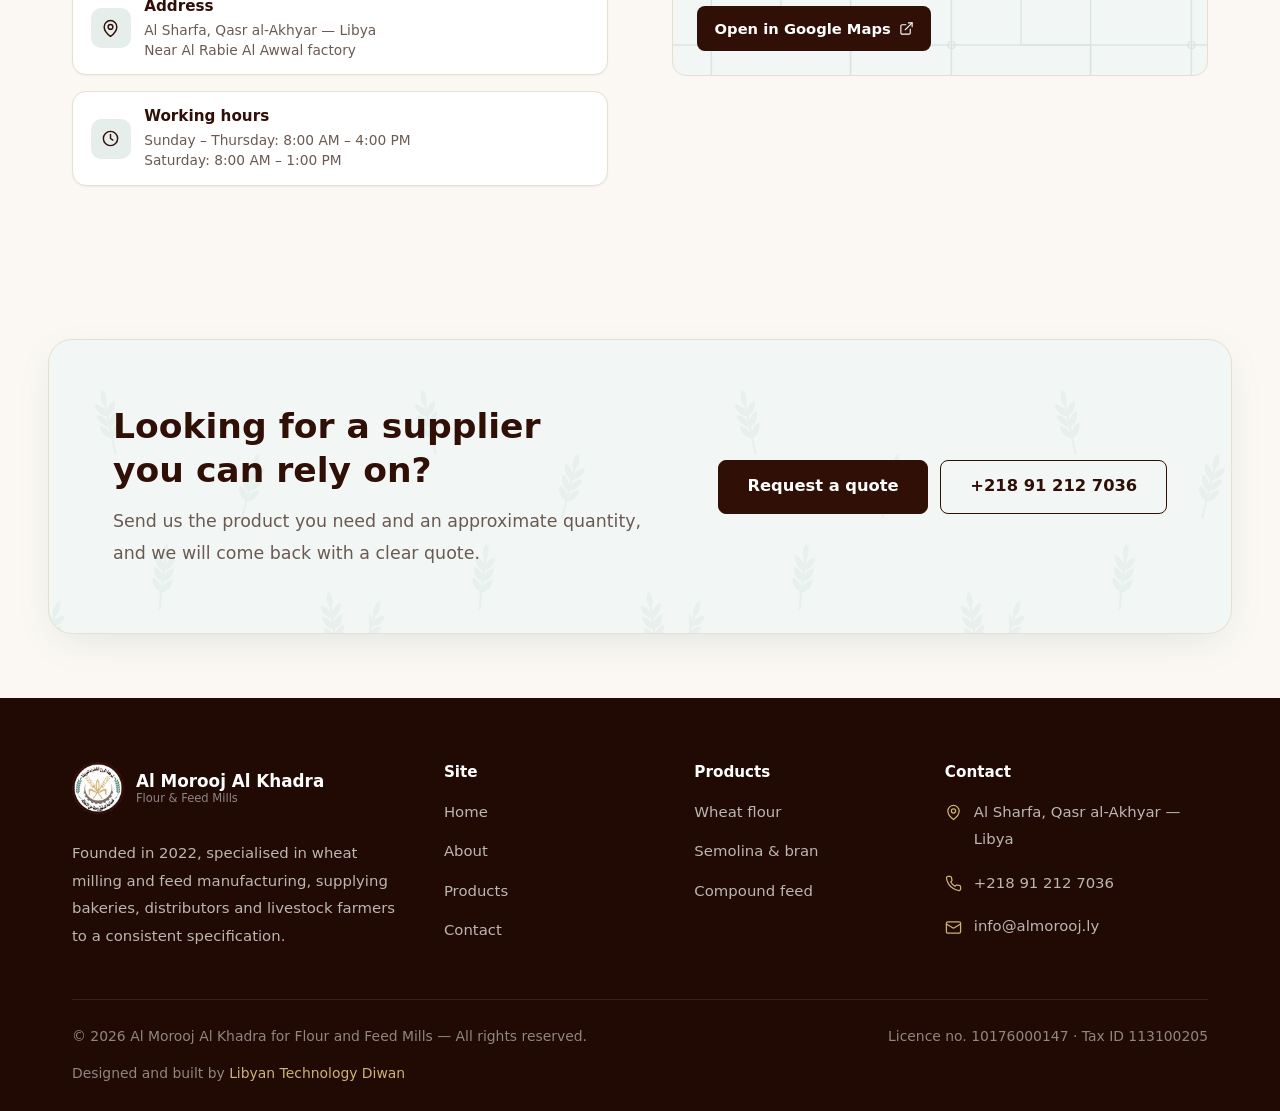
==== commit 37edc7e5: "refactor: remove top bars from all pages and update CTA and language switcher component styles" ====
--- a/en/index.html
+++ b/en/index.html
@@ -99,27 +99,6 @@
 <body>
 <a class="skip-link" href="#main">Skip to content</a>
 
-<!-- ══════════ Top bar ══════════ -->
-<div class="topbar">
-  <div class="container topbar__inner">
-    <ul class="topbar__list">
-      <li>
-        <a class="topbar__item" href="tel:+218912127036">
-          <svg viewBox="0 0 24 24" fill="none" stroke="currentColor" stroke-width="1.8" stroke-linecap="round" stroke-linejoin="round" aria-hidden="true"><path d="M22 16.9v3a2 2 0 0 1-2.2 2 19.8 19.8 0 0 1-8.6-3.1 19.5 19.5 0 0 1-6-6A19.8 19.8 0 0 1 2.1 4.2 2 2 0 0 1 4.1 2h3a2 2 0 0 1 2 1.7c.1 1 .4 1.9.7 2.8a2 2 0 0 1-.5 2.1L8.1 9.9a16 16 0 0 0 6 6l1.3-1.3a2 2 0 0 1 2.1-.4c.9.3 1.8.5 2.8.6a2 2 0 0 1 1.7 2.1z"/></svg>
-          <span>+218 91 212 7036</span>
-        </a>
-      </li>
-      <li>
-        <a class="topbar__item" href="mailto:info@almorooj.ly">
-          <svg viewBox="0 0 24 24" fill="none" stroke="currentColor" stroke-width="1.8" stroke-linecap="round" stroke-linejoin="round" aria-hidden="true"><rect x="2" y="4" width="20" height="16" rx="2"/><path d="m2 7 10 6 10-6"/></svg>
-          <span>info@almorooj.ly</span>
-        </a>
-      </li>
-    </ul>
-    <p class="topbar__tagline">One specification, every batch — from grain to bag</p>
-  </div>
-</div>
-
 <!-- ══════════ Header ══════════ -->
 <header class="site-header">
   <div class="container site-header__inner">
--- a/assets/css/base.css
+++ b/assets/css/base.css
@@ -103,6 +103,9 @@
 }
 
 body {
+  display: flex;
+  flex-direction: column;
+  min-height: 100vh;
   font-family: var(--font-ar);
   font-size: var(--step-0);
   font-weight: 400;
@@ -115,6 +118,10 @@
   overflow-x: hidden;
 }
 
+main {
+  flex: 1 0 auto;
+}
+
 img,
 svg,
 picture,
@@ -163,13 +170,23 @@
   font-size: var(--step-5);
   font-weight: 700;
   line-height: 1.22;
-  letter-spacing: -0.01em;
 }
 
 h2 {
   font-size: var(--step-4);
   line-height: 1.28;
-  letter-spacing: -0.008em;
+}
+
+/* إلغاء تباعد الحروف (letter-spacing) في النصوص العربية على متصفحات أبل (Safari / WebKit) لمنع تفكك الحروف */
+html[lang="ar"],
+[dir="rtl"],
+:lang(ar) {
+  letter-spacing: normal;
+}
+
+[dir="rtl"] *,
+:lang(ar) * {
+  letter-spacing: normal !important;
 }
 
 h3 {
--- a/assets/css/components.css
+++ b/assets/css/components.css
@@ -103,21 +103,14 @@
   font-size: 1.05rem;
   font-weight: 700;
   color: var(--c-brown);
-  letter-spacing: -0.01em;
 }
 
 .brand__sub {
   font-size: 0.72rem;
   font-weight: 500;
   color: var(--c-ink-faint);
-  letter-spacing: 0.02em;
-}
-
-@media (max-width: 26em) {
-  .brand__sub {
-    display: none;
-  }
-}
+}
+
 
 /* التنقل */
 .nav {
@@ -176,24 +169,31 @@
   display: inline-flex;
   gap: var(--sp-2);
   align-items: center;
-  padding: var(--sp-2) var(--sp-3);
-  font-size: 0.85rem;
-  font-weight: 500;
-  color: var(--c-ink-soft);
+  padding: 0.7rem 1.4rem;
+  font-size: 0.97rem;
+  font-weight: 600;
+  line-height: 1.5;
+  color: var(--c-brown);
+  background: transparent;
   border: 1px solid var(--c-line);
-  border-radius: 999px;
-  transition: border-color var(--dur) var(--ease), color var(--dur) var(--ease);
+  border-radius: var(--radius);
+  transition: background var(--dur) var(--ease), border-color var(--dur) var(--ease), transform var(--dur) var(--ease);
 }
 
 .lang-switch:hover {
-  color: var(--c-brown);
+  background: var(--c-sage-tint);
   border-color: var(--c-sage);
+  transform: translateY(-1px);
+}
+
+.lang-switch:active {
+  transform: none;
 }
 
 .lang-switch svg {
-  width: 15px;
-  height: 15px;
-  opacity: 0.65;
+  width: 17px;
+  height: 17px;
+  flex: none;
 }
 
 /* زر القائمة للجوال */
@@ -401,7 +401,6 @@
   font-size: 0.82rem;
   font-weight: 600;
   color: var(--c-gold);
-  letter-spacing: 0.08em;
 }
 
 .eyebrow::before {
@@ -861,15 +860,21 @@
 
 /* ---------- شريط الدعوة للتواصل ---------- */
 .cta-band {
-  background: var(--c-brown);
-  color: rgba(255, 255, 255, 0.82);
+  padding-block: clamp(var(--sp-6), 6vw, var(--sp-8));
+  background: var(--bg);
 }
 
 .cta-band__inner {
   display: grid;
   gap: var(--sp-5);
   align-items: center;
-  padding-block: clamp(var(--sp-7), 5vw, var(--sp-8));
+  padding: clamp(var(--sp-6), 6vw, var(--sp-8));
+  background-color: var(--c-sage-wash);
+  background-image: url('../img/pattern-wheat.svg');
+  background-size: 320px auto;
+  border: 1px solid var(--c-line);
+  border-radius: 1.5rem;
+  box-shadow: 0 12px 40px -12px rgba(92, 133, 123, 0.2);
 }
 
 @media (min-width: 54em) {
@@ -881,17 +886,40 @@
 
 .cta-band h2 {
   font-size: var(--step-3);
-  color: var(--c-paper);
+  color: var(--c-brown);
 }
 
 .cta-band p {
   margin-block-start: var(--sp-3);
+  color: var(--text-muted);
+  font-size: var(--step-0);
 }
 
 .cta-band__actions {
   display: flex;
   flex-wrap: wrap;
   gap: var(--sp-3);
+}
+
+/* Overriding the buttons for the new light CTA background */
+.cta-band .btn--light {
+  color: var(--c-paper);
+  background: var(--c-brown);
+  border-color: var(--c-brown);
+}
+.cta-band .btn--light:hover {
+  background: var(--c-sage);
+  border-color: var(--c-sage);
+}
+
+.cta-band .btn--wheat {
+  color: var(--c-brown);
+  background: transparent;
+  border-color: var(--c-brown);
+}
+.cta-band .btn--wheat:hover {
+  background: var(--c-sage-tint);
+  border-color: var(--c-sage);
 }
 
 /* ---------- بطاقة الموقع ---------- */
@@ -987,49 +1015,91 @@
 }
 
 /* ---------- بطاقات التواصل ---------- */
+.contact-grid {
+  display: grid;
+  gap: var(--sp-4);
+  grid-template-columns: 1fr;
+}
+
+@media (min-width: 32em) {
+  .contact-grid {
+    grid-template-columns: repeat(2, 1fr);
+  }
+}
+
+@media (min-width: 58em) {
+  .contact-grid {
+    grid-template-columns: repeat(4, 1fr);
+  }
+}
+
 .contact-card {
   display: flex;
-  gap: var(--sp-4);
-  padding: var(--sp-5);
+  align-items: center;
+  gap: 0.85rem;
+  padding: 0.85rem 1.1rem;
+  height: 100%;
   background: var(--c-paper);
   border: 1px solid var(--c-line);
   border-radius: var(--radius-lg);
-  transition: border-color var(--dur) var(--ease);
+  box-shadow: var(--shadow-sm);
+  transition: border-color var(--dur) var(--ease), box-shadow var(--dur) var(--ease),
+    transform var(--dur) var(--ease);
 }
 
 .contact-card:hover {
   border-color: var(--c-sage);
 }
 
+/* بطاقة رابط كاملة (هاتف / واتساب / بريد) — كل مساحتها قابلة للضغط */
+.contact-card--link {
+  cursor: pointer;
+}
+
+.contact-card--link:hover {
+  box-shadow: var(--shadow);
+  transform: translateY(-2px);
+  border-color: var(--c-sage);
+}
+
+.contact-card--link:hover .contact-card__icon {
+  color: var(--c-paper);
+  background: var(--c-sage);
+}
+
+.contact-card--link:hover h3 {
+  color: var(--c-sage);
+}
+
 .contact-card__icon {
   display: grid;
   place-items: center;
-  width: 2.6rem;
-  height: 2.6rem;
+  width: 2.5rem;
+  height: 2.5rem;
   flex: none;
   color: var(--c-brown);
   background: var(--c-sage-tint);
-  border-radius: var(--radius);
+  border-radius: 10px;
+  transition: color var(--dur) var(--ease), background var(--dur) var(--ease);
 }
 
 .contact-card__icon svg {
-  width: 20px;
-  height: 20px;
+  width: 19px;
+  height: 19px;
 }
 
 .contact-card h3 {
-  font-size: 1.02rem;
-}
-
-.contact-card p,
-.contact-card a {
   font-size: 0.95rem;
+  font-weight: 700;
+  margin-block-end: 0.2rem;
+  transition: color var(--dur) var(--ease);
+}
+
+.contact-card p {
+  font-size: 0.86rem;
   color: var(--text-muted);
-  line-height: 1.7;
-}
-
-.contact-card a:hover {
-  color: var(--c-sage);
+  line-height: 1.5;
+  margin: 0;
 }
 
 /* ---------- النموذج ---------- */
@@ -1208,6 +1278,7 @@
 
 /* ---------- التذييل ---------- */
 .site-footer {
+  margin-top: auto;
   padding-block: var(--sp-8) var(--sp-5);
   color: rgba(255, 255, 255, 0.7);
   background: var(--c-brown-deep);
@@ -1218,13 +1289,14 @@
   font-size: 0.95rem;
   font-weight: 600;
   color: var(--c-paper);
-  letter-spacing: 0.02em;
 }
 
 .site-footer__grid {
   display: grid;
   gap: var(--sp-6);
 }
+
+
 
 @media (min-width: 44em) {
   .site-footer__grid {
@@ -1349,7 +1421,7 @@
 .error-page {
   display: grid;
   place-items: center;
-  min-height: 60vh;
+  flex: 1;
   padding-block: var(--sp-8);
   text-align: center;
 }
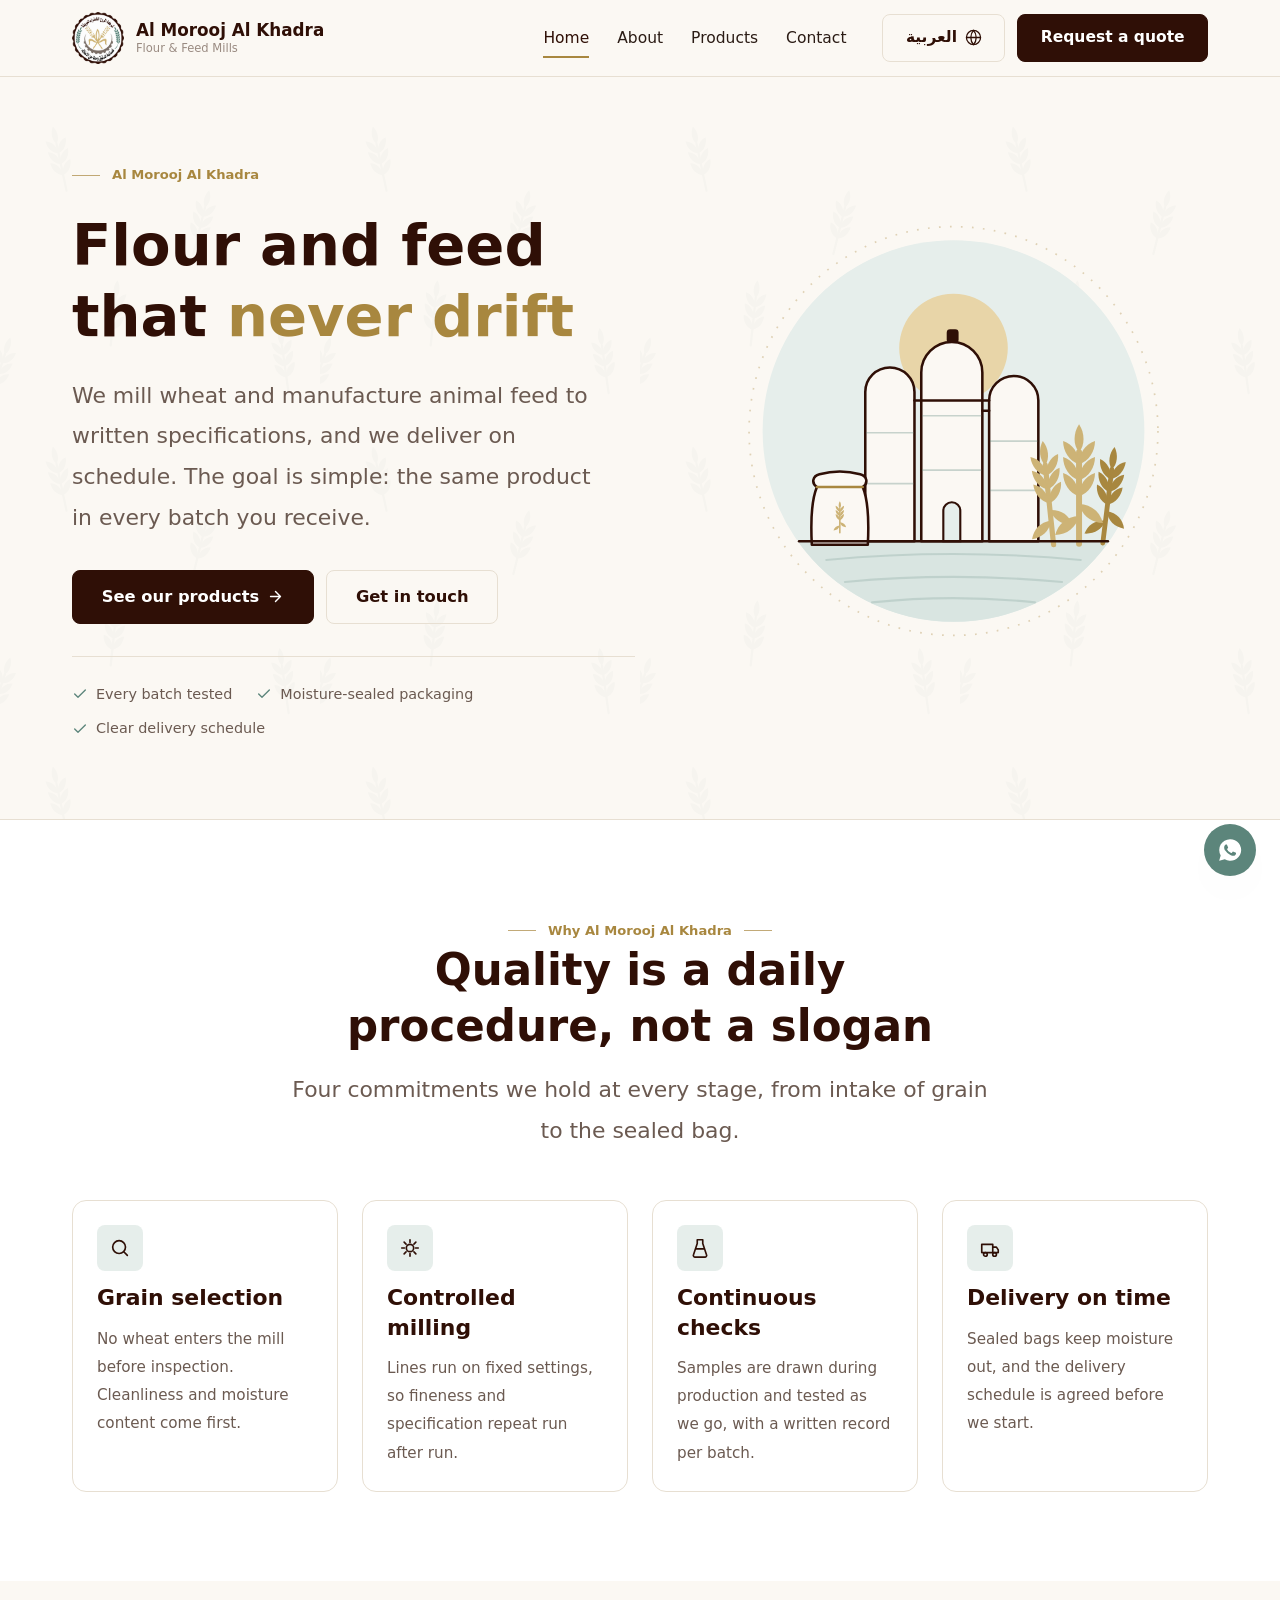
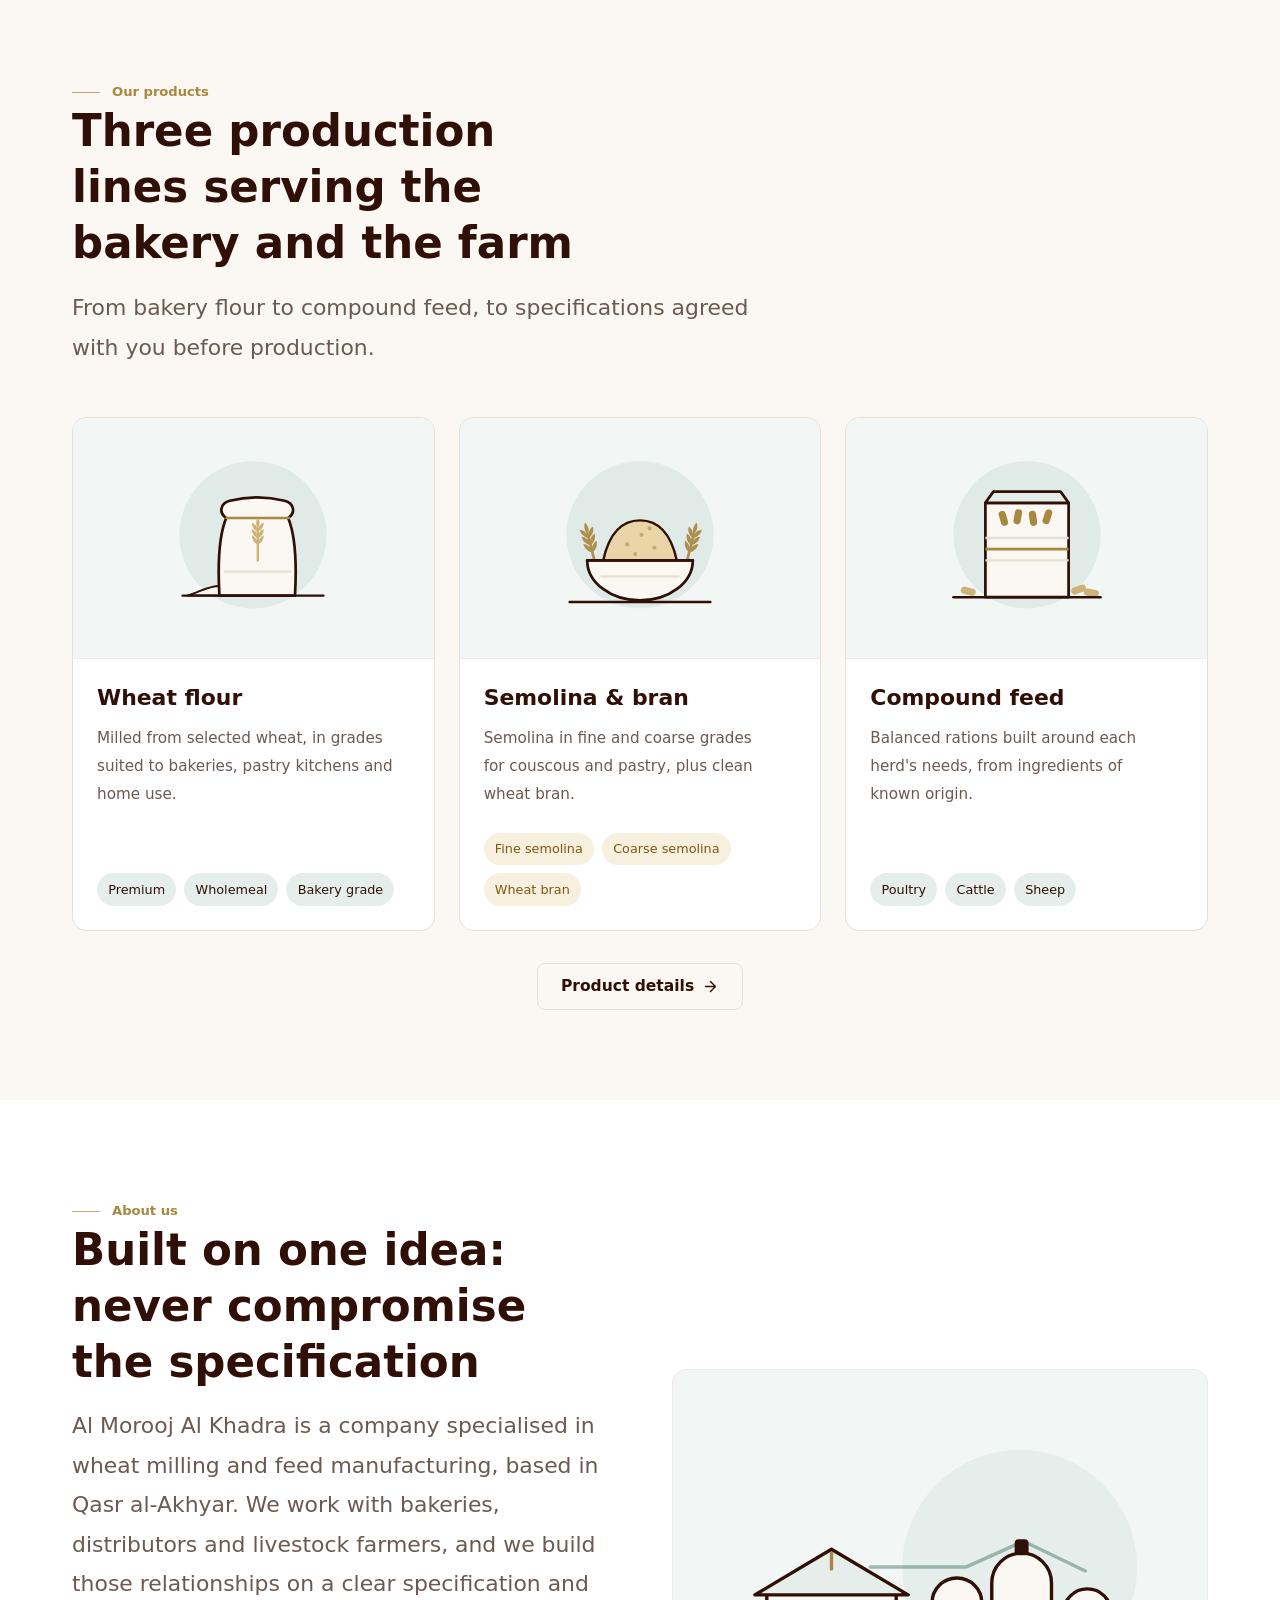
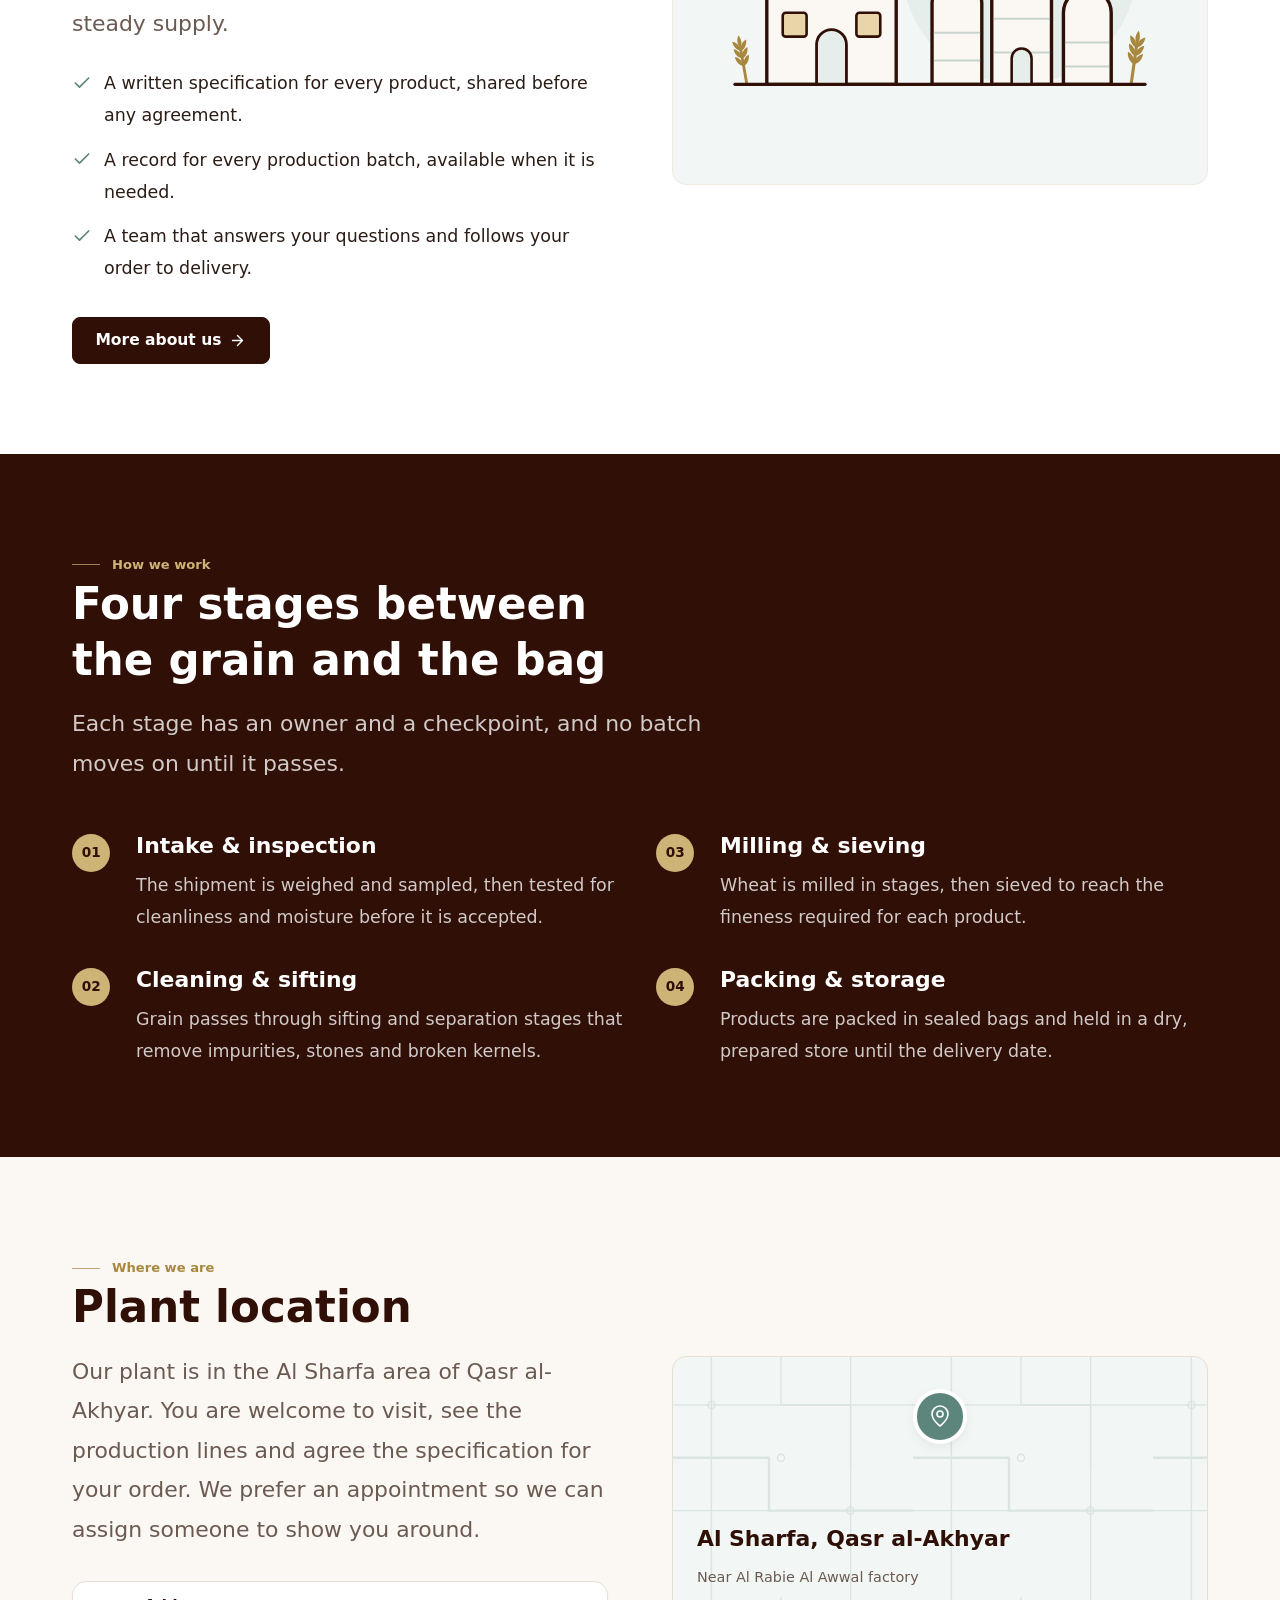
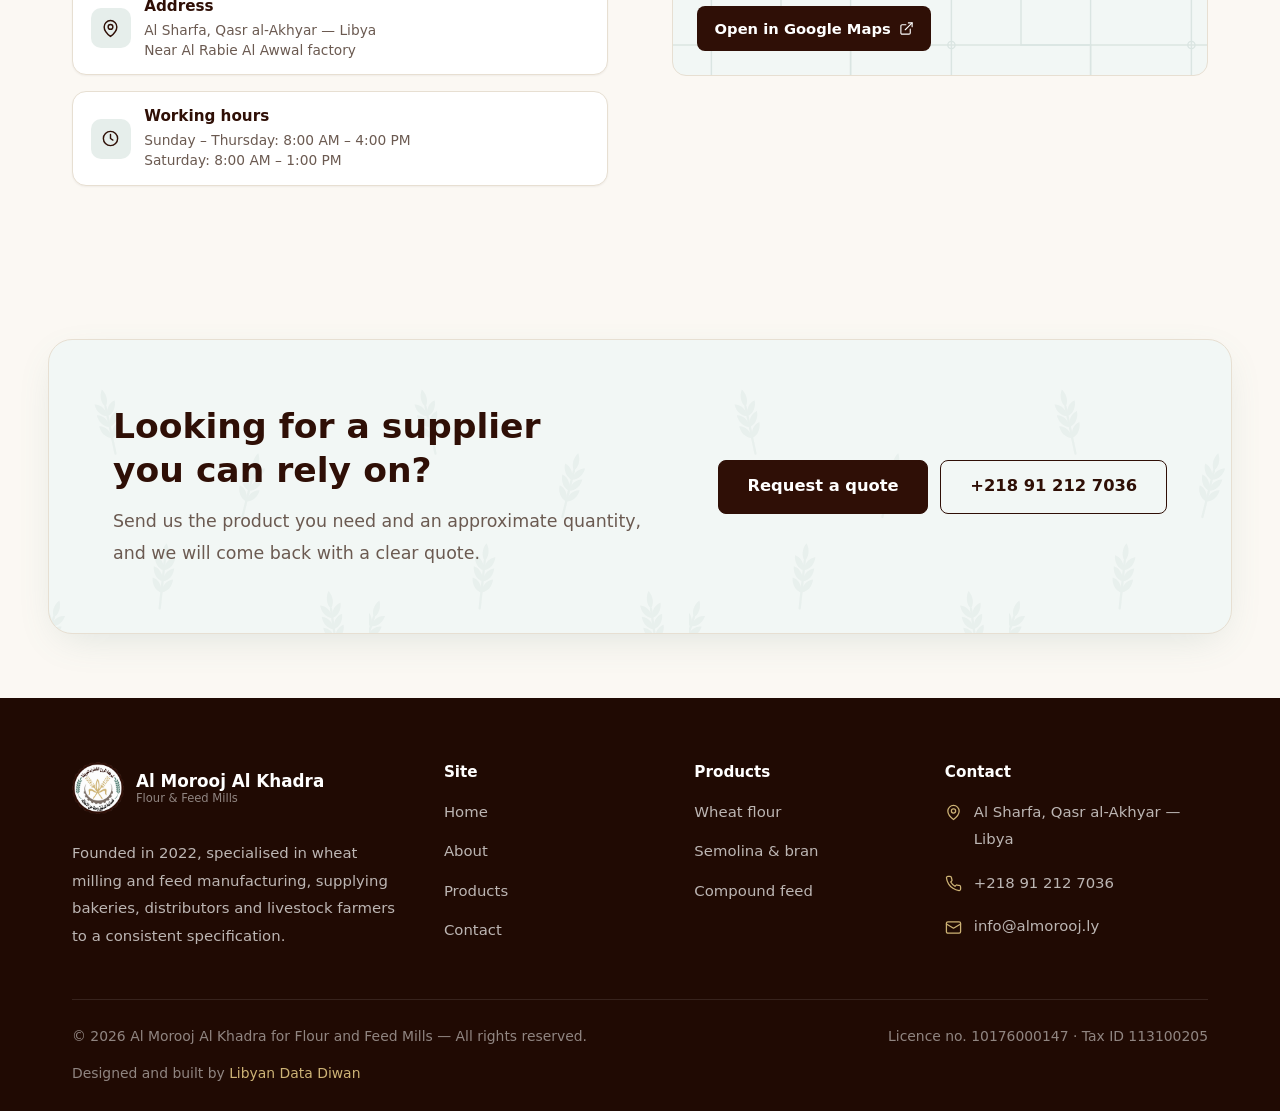
==== commit 37b5c02a: "Update footer credit to Libyan Data Diwan Co-authored-by: Copilot <223556219+Copilot@users.noreply.g" ====
--- a/en/index.html
+++ b/en/index.html
@@ -86,11 +86,6 @@
       "opens": "08:00",
       "closes": "13:00"
     }
-  ],
-  "makesOffer": [
-    { "@type": "Offer", "itemOffered": { "@type": "Product", "name": "Wheat flour" } },
-    { "@type": "Offer", "itemOffered": { "@type": "Product", "name": "Semolina and bran" } },
-    { "@type": "Offer", "itemOffered": { "@type": "Product", "name": "Compound feed" } }
   ]
 }
 </script>
@@ -484,7 +479,7 @@
     <div class="site-footer__bottom">
       <p>© <span data-year>2026</span> Al Morooj Al Khadra for Flour and Feed Mills — All rights reserved.</p>
       <p>Licence no. 10176000147 · Tax ID 113100205</p>
-      <p class="site-footer__credit">Designed and built by <a href="https://yosef.ly" target="_blank" rel="noopener">Libyan Technology Diwan</a></p>
+      <p class="site-footer__credit">Designed and built by <a href="https://ldd.ly" target="_blank" rel="noopener">Libyan Data Diwan</a></p>
     </div>
   </div>
 </footer>
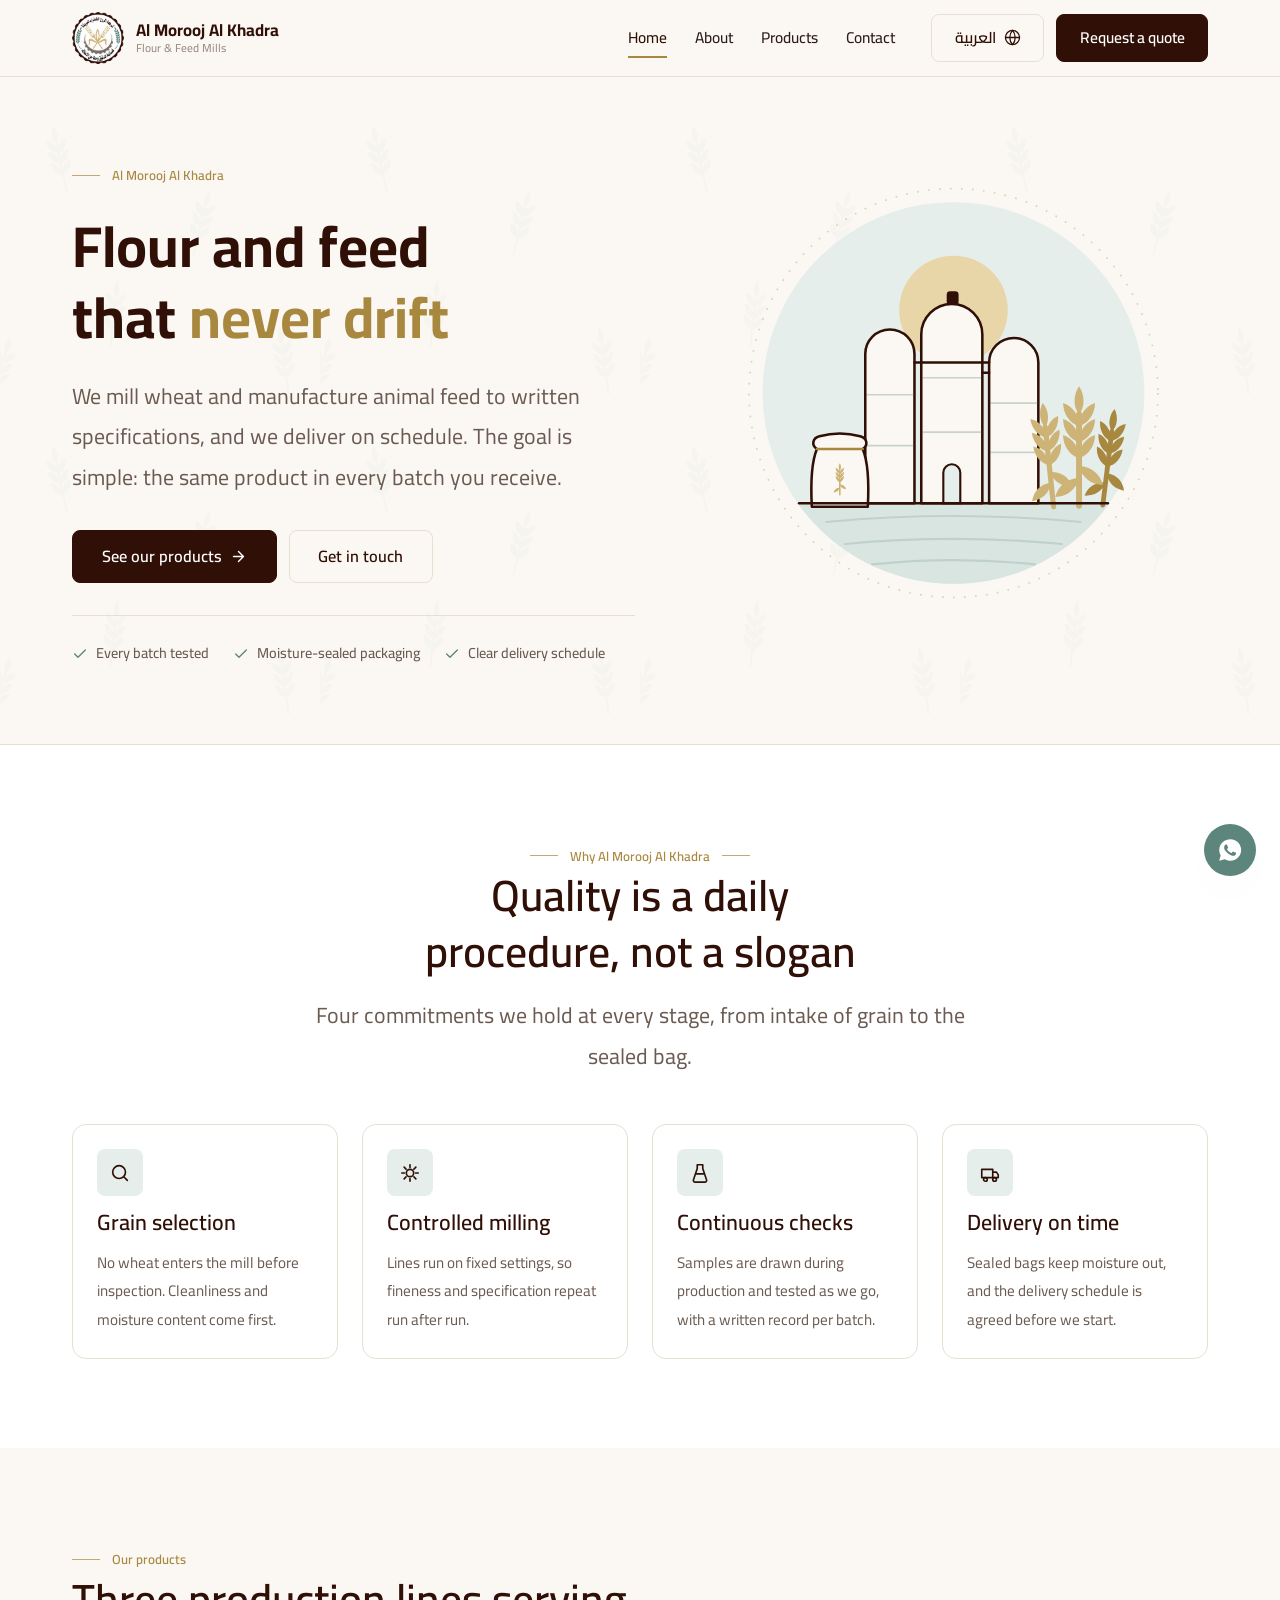
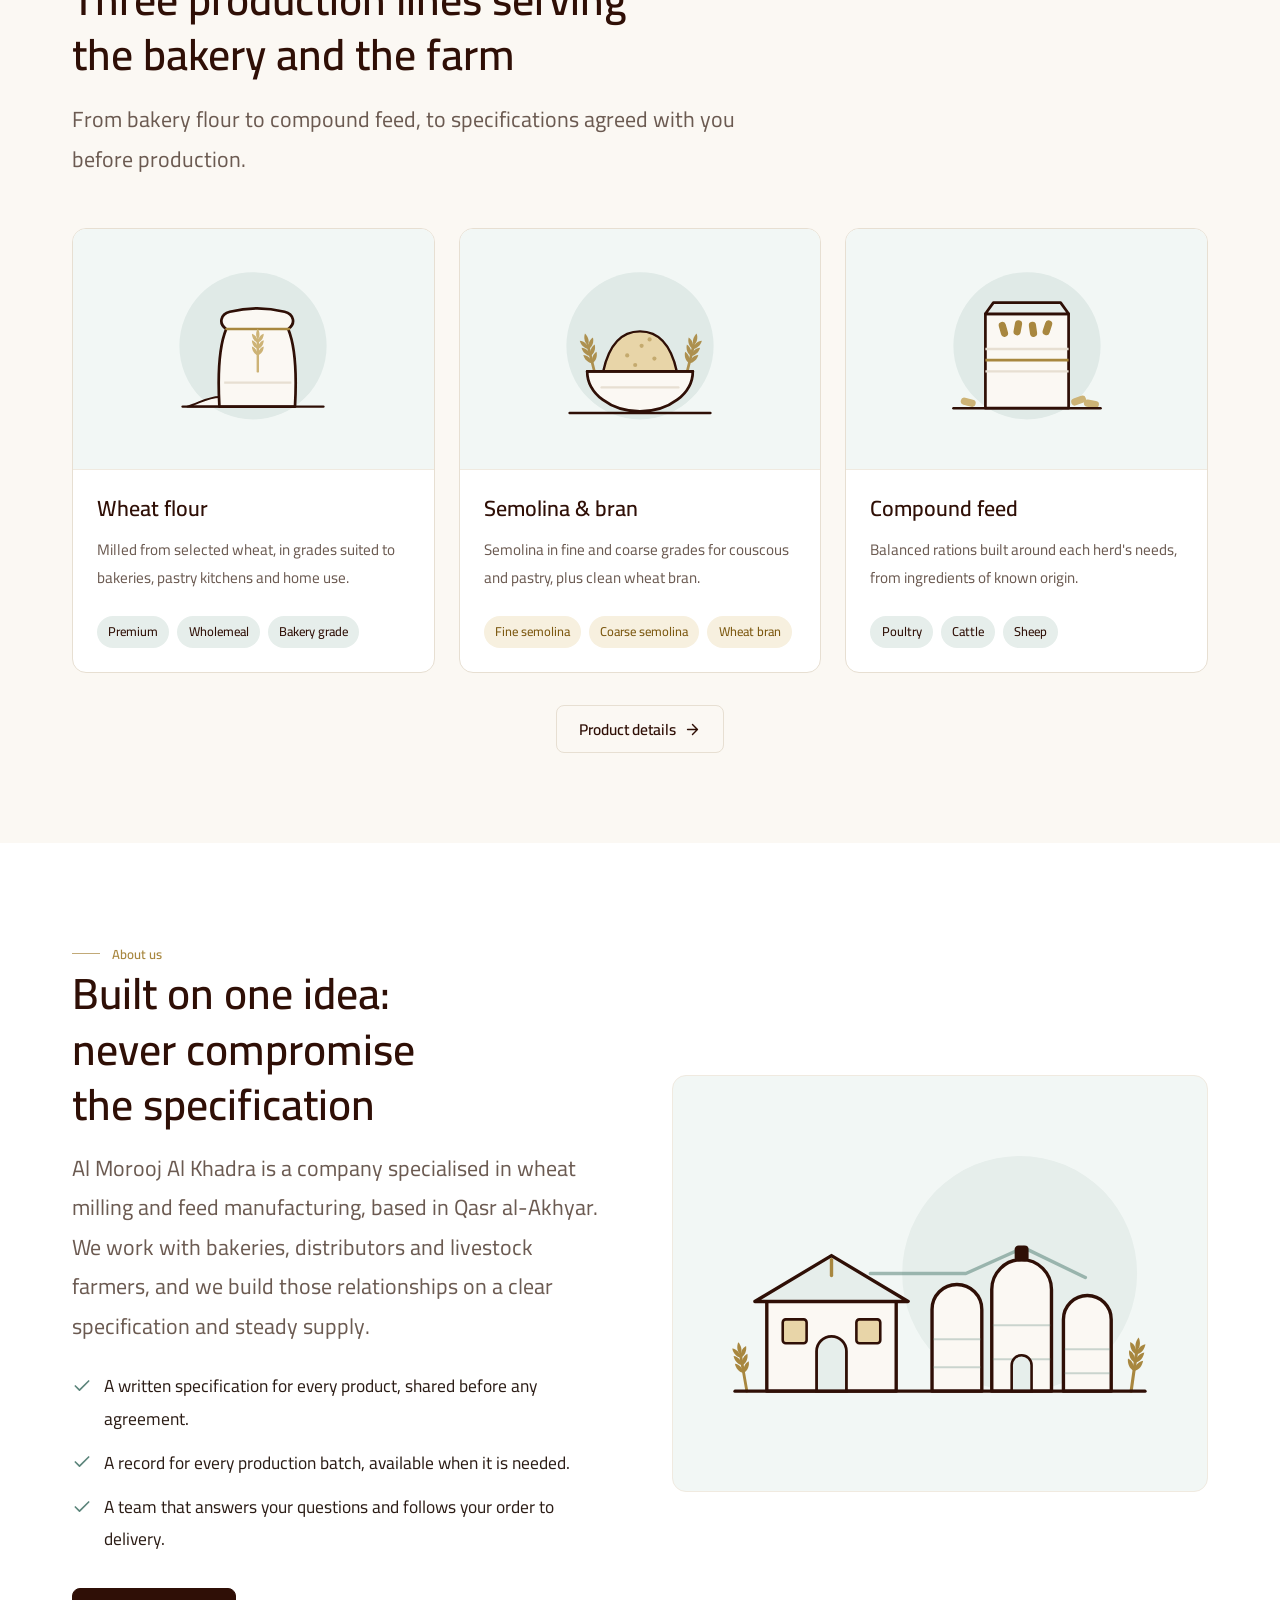
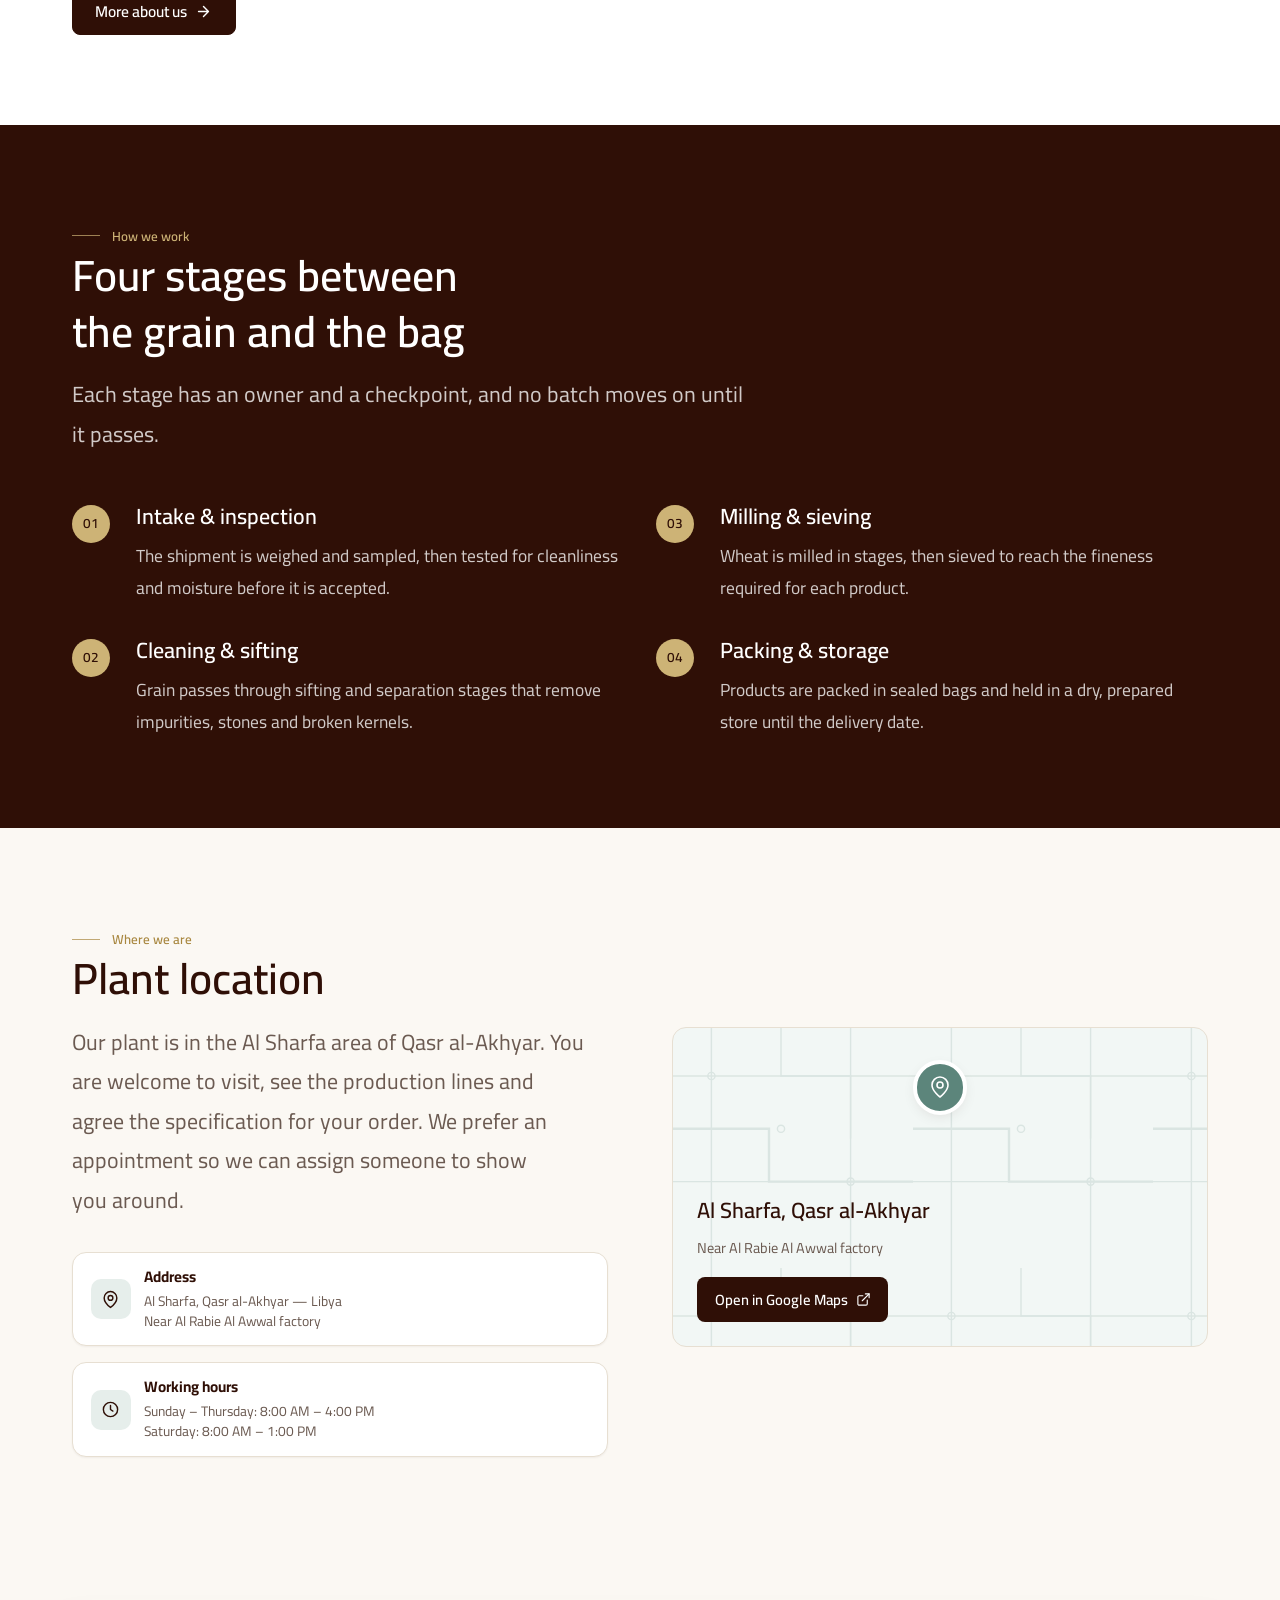
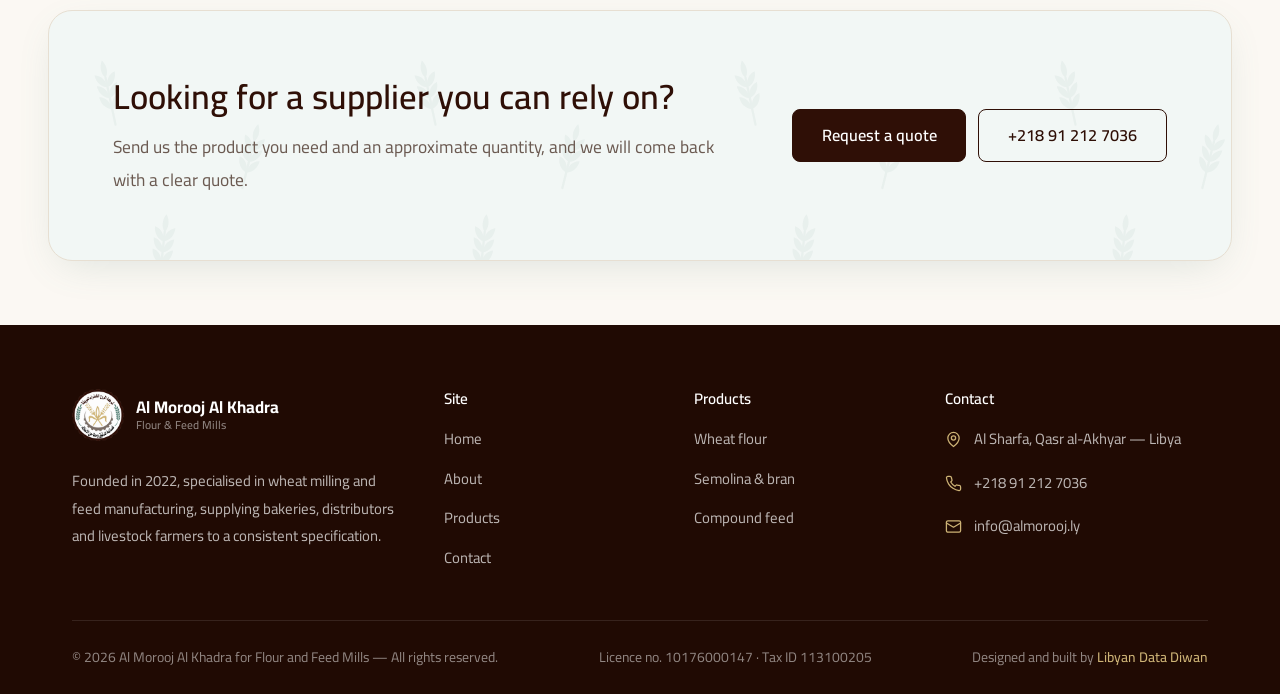
==== commit e6e1f9c6: "Switch site typography to self-hosted Cairo Co-authored-by: Copilot <223556219+Copilot@users.noreply" ====
--- a/en/index.html
+++ b/en/index.html
@@ -31,8 +31,7 @@
 <link rel="apple-touch-icon" href="../assets/img/apple-touch-icon.png">
 <link rel="manifest" href="../site.webmanifest">
 
-<link rel="preload" href="../assets/fonts/ibm-plex-sans-arabic-400-latin.woff2" as="font" type="font/woff2" crossorigin>
-<link rel="preload" href="../assets/fonts/ibm-plex-sans-arabic-600-latin.woff2" as="font" type="font/woff2" crossorigin>
+<link rel="preload" href="../assets/fonts/cairo-latin.woff2" as="font" type="font/woff2" crossorigin>
 <link rel="stylesheet" href="../assets/css/fonts.css">
 <link rel="stylesheet" href="../assets/css/base.css">
 <link rel="stylesheet" href="../assets/css/components.css">
--- a/assets/css/fonts.css
+++ b/assets/css/fonts.css
@@ -1,83 +1,18 @@
-/* IBM Plex Sans Arabic — SIL Open Font License 1.1
-   Self-hosted for speed and privacy (no third-party requests).
-   Source: https://fonts.google.com/specimen/IBM+Plex+Sans+Arabic */
-
-/* arabic */
+/* Cairo — SIL Open Font License 1.1; self-hosted to avoid third-party requests. */
 @font-face {
-  font-family: 'IBM Plex Sans Arabic';
+  font-family: 'Cairo';
   font-style: normal;
-  font-weight: 400;
+  font-weight: 400 700;
   font-display: swap;
-  src: url('../fonts/ibm-plex-sans-arabic-400-arabic.woff2') format('woff2');
-  unicode-range: U+0600-06FF, U+0750-077F, U+0870-088E, U+0890-0891, U+0897-08E1, U+08E3-08FF, U+200C-200E, U+2010-2011, U+204F, U+2E41, U+FB50-FDFF, U+FE70-FE74, U+FE76-FEFC, U+102E0-102FB, U+10E60-10E7E, U+10EC2-10EC4, U+10EFC-10EFF, U+1EE00-1EE03, U+1EE05-1EE1F, U+1EE21-1EE22, U+1EE24, U+1EE27, U+1EE29-1EE32, U+1EE34-1EE37, U+1EE39, U+1EE3B, U+1EE42, U+1EE47, U+1EE49, U+1EE4B, U+1EE4D-1EE4F, U+1EE51-1EE52, U+1EE54, U+1EE57, U+1EE59, U+1EE5B, U+1EE5D, U+1EE5F, U+1EE61-1EE62, U+1EE64, U+1EE67-1EE6A, U+1EE6C-1EE72, U+1EE74-1EE77, U+1EE79-1EE7C, U+1EE7E, U+1EE80-1EE89, U+1EE8B-1EE9B, U+1EEA1-1EEA3, U+1EEA5-1EEA9, U+1EEAB-1EEBB, U+1EEF0-1EEF1;
+  src: url('../fonts/cairo-arabic.woff2') format('woff2');
+  unicode-range: U+0600-06FF, U+0750-077F, U+0870-0891, U+0897-08E1, U+08E3-08FF, U+200C-200E, U+2010-2011, U+204F, U+2E41, U+FB50-FDFF, U+FE70-FE74, U+FE76-FEFC, U+102E0-102FB, U+10E60-10E7E, U+10EC2-10EC7, U+10EC9-10EEE, U+10EF0-10EFF, U+1EE00-1EE03, U+1EE05-1EE1F, U+1EE21-1EE22, U+1EE24, U+1EE27, U+1EE29-1EE32, U+1EE34-1EE37, U+1EE39, U+1EE3B, U+1EE42, U+1EE47, U+1EE49, U+1EE4B, U+1EE4D-1EE4F, U+1EE51-1EE52, U+1EE54, U+1EE57, U+1EE59, U+1EE5B, U+1EE5D, U+1EE5F, U+1EE61-1EE62, U+1EE64, U+1EE67-1EE6A, U+1EE6C-1EE72, U+1EE74-1EE77, U+1EE79-1EE7C, U+1EE7E, U+1EE80-1EE89, U+1EE8B-1EE9B, U+1EEA1-1EEA3, U+1EEA5-1EEA9, U+1EEAB-1EEBB, U+1EEF0-1EEF1;
 }
 
-/* latin */
 @font-face {
-  font-family: 'IBM Plex Sans Arabic';
+  font-family: 'Cairo';
   font-style: normal;
-  font-weight: 400;
+  font-weight: 400 700;
   font-display: swap;
-  src: url('../fonts/ibm-plex-sans-arabic-400-latin.woff2') format('woff2');
+  src: url('../fonts/cairo-latin.woff2') format('woff2');
   unicode-range: U+0000-00FF, U+0131, U+0152-0153, U+02BB-02BC, U+02C6, U+02DA, U+02DC, U+0304, U+0308, U+0329, U+2000-206F, U+20AC, U+2122, U+2191, U+2193, U+2212, U+2215, U+FEFF, U+FFFD;
 }
-
-/* arabic */
-@font-face {
-  font-family: 'IBM Plex Sans Arabic';
-  font-style: normal;
-  font-weight: 500;
-  font-display: swap;
-  src: url('../fonts/ibm-plex-sans-arabic-500-arabic.woff2') format('woff2');
-  unicode-range: U+0600-06FF, U+0750-077F, U+0870-088E, U+0890-0891, U+0897-08E1, U+08E3-08FF, U+200C-200E, U+2010-2011, U+204F, U+2E41, U+FB50-FDFF, U+FE70-FE74, U+FE76-FEFC, U+102E0-102FB, U+10E60-10E7E, U+10EC2-10EC4, U+10EFC-10EFF, U+1EE00-1EE03, U+1EE05-1EE1F, U+1EE21-1EE22, U+1EE24, U+1EE27, U+1EE29-1EE32, U+1EE34-1EE37, U+1EE39, U+1EE3B, U+1EE42, U+1EE47, U+1EE49, U+1EE4B, U+1EE4D-1EE4F, U+1EE51-1EE52, U+1EE54, U+1EE57, U+1EE59, U+1EE5B, U+1EE5D, U+1EE5F, U+1EE61-1EE62, U+1EE64, U+1EE67-1EE6A, U+1EE6C-1EE72, U+1EE74-1EE77, U+1EE79-1EE7C, U+1EE7E, U+1EE80-1EE89, U+1EE8B-1EE9B, U+1EEA1-1EEA3, U+1EEA5-1EEA9, U+1EEAB-1EEBB, U+1EEF0-1EEF1;
-}
-
-/* latin */
-@font-face {
-  font-family: 'IBM Plex Sans Arabic';
-  font-style: normal;
-  font-weight: 500;
-  font-display: swap;
-  src: url('../fonts/ibm-plex-sans-arabic-500-latin.woff2') format('woff2');
-  unicode-range: U+0000-00FF, U+0131, U+0152-0153, U+02BB-02BC, U+02C6, U+02DA, U+02DC, U+0304, U+0308, U+0329, U+2000-206F, U+20AC, U+2122, U+2191, U+2193, U+2212, U+2215, U+FEFF, U+FFFD;
-}
-
-/* arabic */
-@font-face {
-  font-family: 'IBM Plex Sans Arabic';
-  font-style: normal;
-  font-weight: 600;
-  font-display: swap;
-  src: url('../fonts/ibm-plex-sans-arabic-600-arabic.woff2') format('woff2');
-  unicode-range: U+0600-06FF, U+0750-077F, U+0870-088E, U+0890-0891, U+0897-08E1, U+08E3-08FF, U+200C-200E, U+2010-2011, U+204F, U+2E41, U+FB50-FDFF, U+FE70-FE74, U+FE76-FEFC, U+102E0-102FB, U+10E60-10E7E, U+10EC2-10EC4, U+10EFC-10EFF, U+1EE00-1EE03, U+1EE05-1EE1F, U+1EE21-1EE22, U+1EE24, U+1EE27, U+1EE29-1EE32, U+1EE34-1EE37, U+1EE39, U+1EE3B, U+1EE42, U+1EE47, U+1EE49, U+1EE4B, U+1EE4D-1EE4F, U+1EE51-1EE52, U+1EE54, U+1EE57, U+1EE59, U+1EE5B, U+1EE5D, U+1EE5F, U+1EE61-1EE62, U+1EE64, U+1EE67-1EE6A, U+1EE6C-1EE72, U+1EE74-1EE77, U+1EE79-1EE7C, U+1EE7E, U+1EE80-1EE89, U+1EE8B-1EE9B, U+1EEA1-1EEA3, U+1EEA5-1EEA9, U+1EEAB-1EEBB, U+1EEF0-1EEF1;
-}
-
-/* latin */
-@font-face {
-  font-family: 'IBM Plex Sans Arabic';
-  font-style: normal;
-  font-weight: 600;
-  font-display: swap;
-  src: url('../fonts/ibm-plex-sans-arabic-600-latin.woff2') format('woff2');
-  unicode-range: U+0000-00FF, U+0131, U+0152-0153, U+02BB-02BC, U+02C6, U+02DA, U+02DC, U+0304, U+0308, U+0329, U+2000-206F, U+20AC, U+2122, U+2191, U+2193, U+2212, U+2215, U+FEFF, U+FFFD;
-}
-
-/* arabic */
-@font-face {
-  font-family: 'IBM Plex Sans Arabic';
-  font-style: normal;
-  font-weight: 700;
-  font-display: swap;
-  src: url('../fonts/ibm-plex-sans-arabic-700-arabic.woff2') format('woff2');
-  unicode-range: U+0600-06FF, U+0750-077F, U+0870-088E, U+0890-0891, U+0897-08E1, U+08E3-08FF, U+200C-200E, U+2010-2011, U+204F, U+2E41, U+FB50-FDFF, U+FE70-FE74, U+FE76-FEFC, U+102E0-102FB, U+10E60-10E7E, U+10EC2-10EC4, U+10EFC-10EFF, U+1EE00-1EE03, U+1EE05-1EE1F, U+1EE21-1EE22, U+1EE24, U+1EE27, U+1EE29-1EE32, U+1EE34-1EE37, U+1EE39, U+1EE3B, U+1EE42, U+1EE47, U+1EE49, U+1EE4B, U+1EE4D-1EE4F, U+1EE51-1EE52, U+1EE54, U+1EE57, U+1EE59, U+1EE5B, U+1EE5D, U+1EE5F, U+1EE61-1EE62, U+1EE64, U+1EE67-1EE6A, U+1EE6C-1EE72, U+1EE74-1EE77, U+1EE79-1EE7C, U+1EE7E, U+1EE80-1EE89, U+1EE8B-1EE9B, U+1EEA1-1EEA3, U+1EEA5-1EEA9, U+1EEAB-1EEBB, U+1EEF0-1EEF1;
-}
-
-/* latin */
-@font-face {
-  font-family: 'IBM Plex Sans Arabic';
-  font-style: normal;
-  font-weight: 700;
-  font-display: swap;
-  src: url('../fonts/ibm-plex-sans-arabic-700-latin.woff2') format('woff2');
-  unicode-range: U+0000-00FF, U+0131, U+0152-0153, U+02BB-02BC, U+02C6, U+02DA, U+02DC, U+0304, U+0308, U+0329, U+2000-206F, U+20AC, U+2122, U+2191, U+2193, U+2212, U+2215, U+FEFF, U+FFFD;
-}
--- a/assets/css/base.css
+++ b/assets/css/base.css
@@ -44,8 +44,8 @@
   --accent: var(--c-gold);
 
   /* التيبوغرافيا */
-  --font-ar: 'IBM Plex Sans Arabic', 'Segoe UI', system-ui, sans-serif;
-  --font-num: 'IBM Plex Sans Arabic', ui-monospace, monospace;
+  --font-ar: 'Cairo', 'Segoe UI', system-ui, sans-serif;
+  --font-num: 'Cairo', ui-monospace, monospace;
 
   --step--1: clamp(0.82rem, 0.79rem + 0.14vw, 0.9rem);
   --step-0: clamp(1rem, 0.97rem + 0.16vw, 1.09rem);
